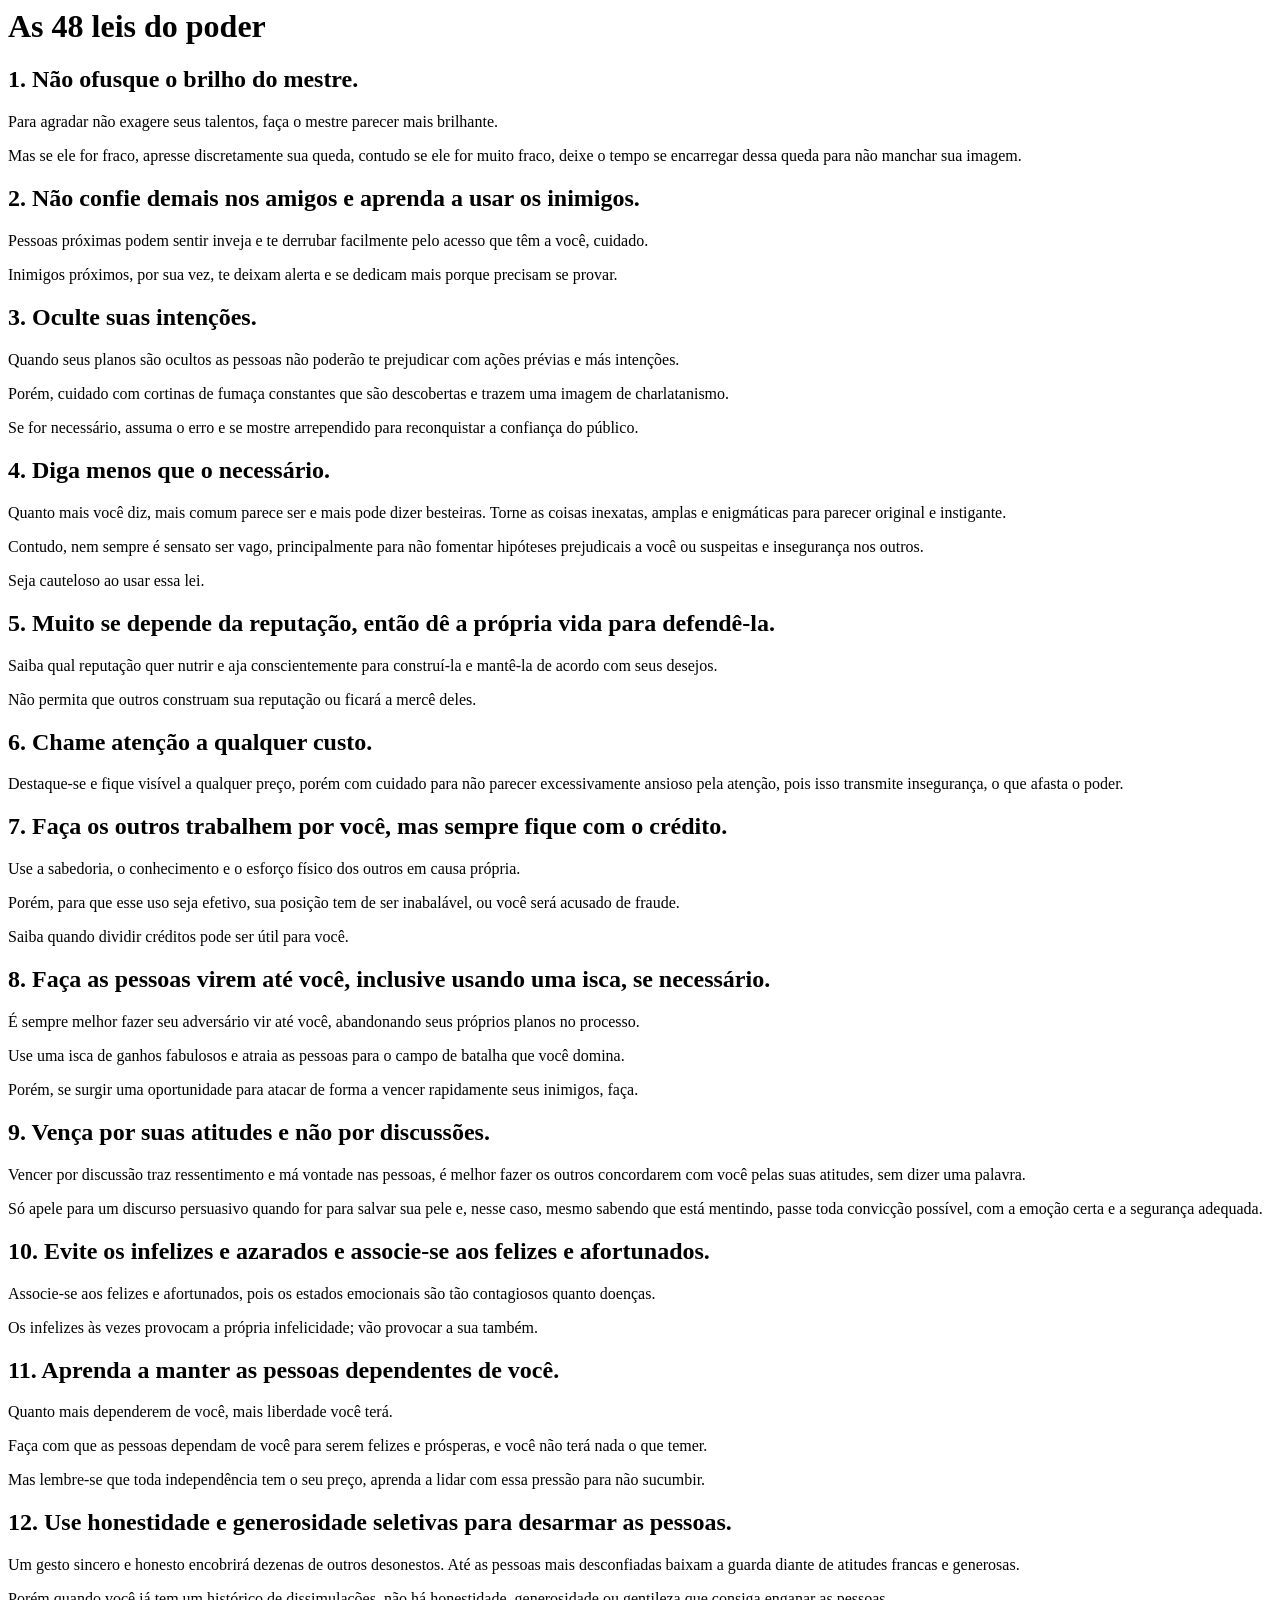
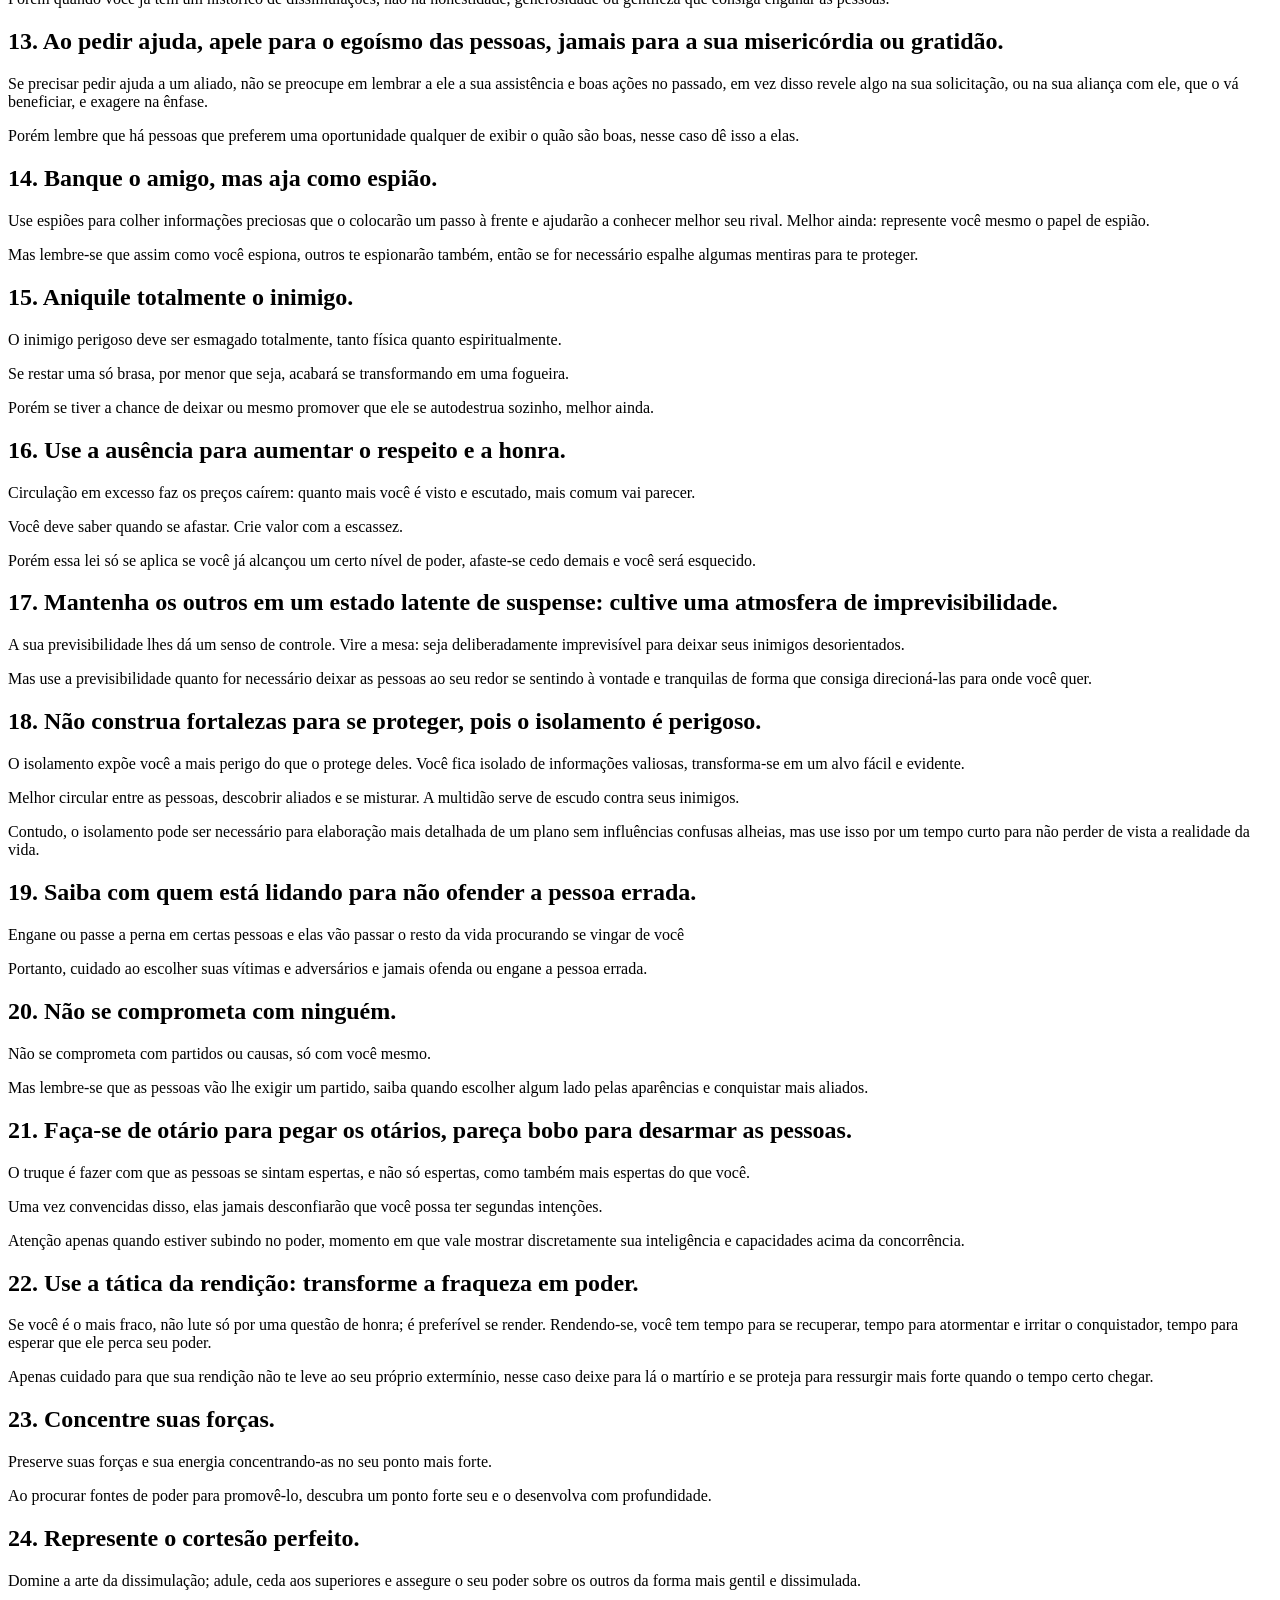
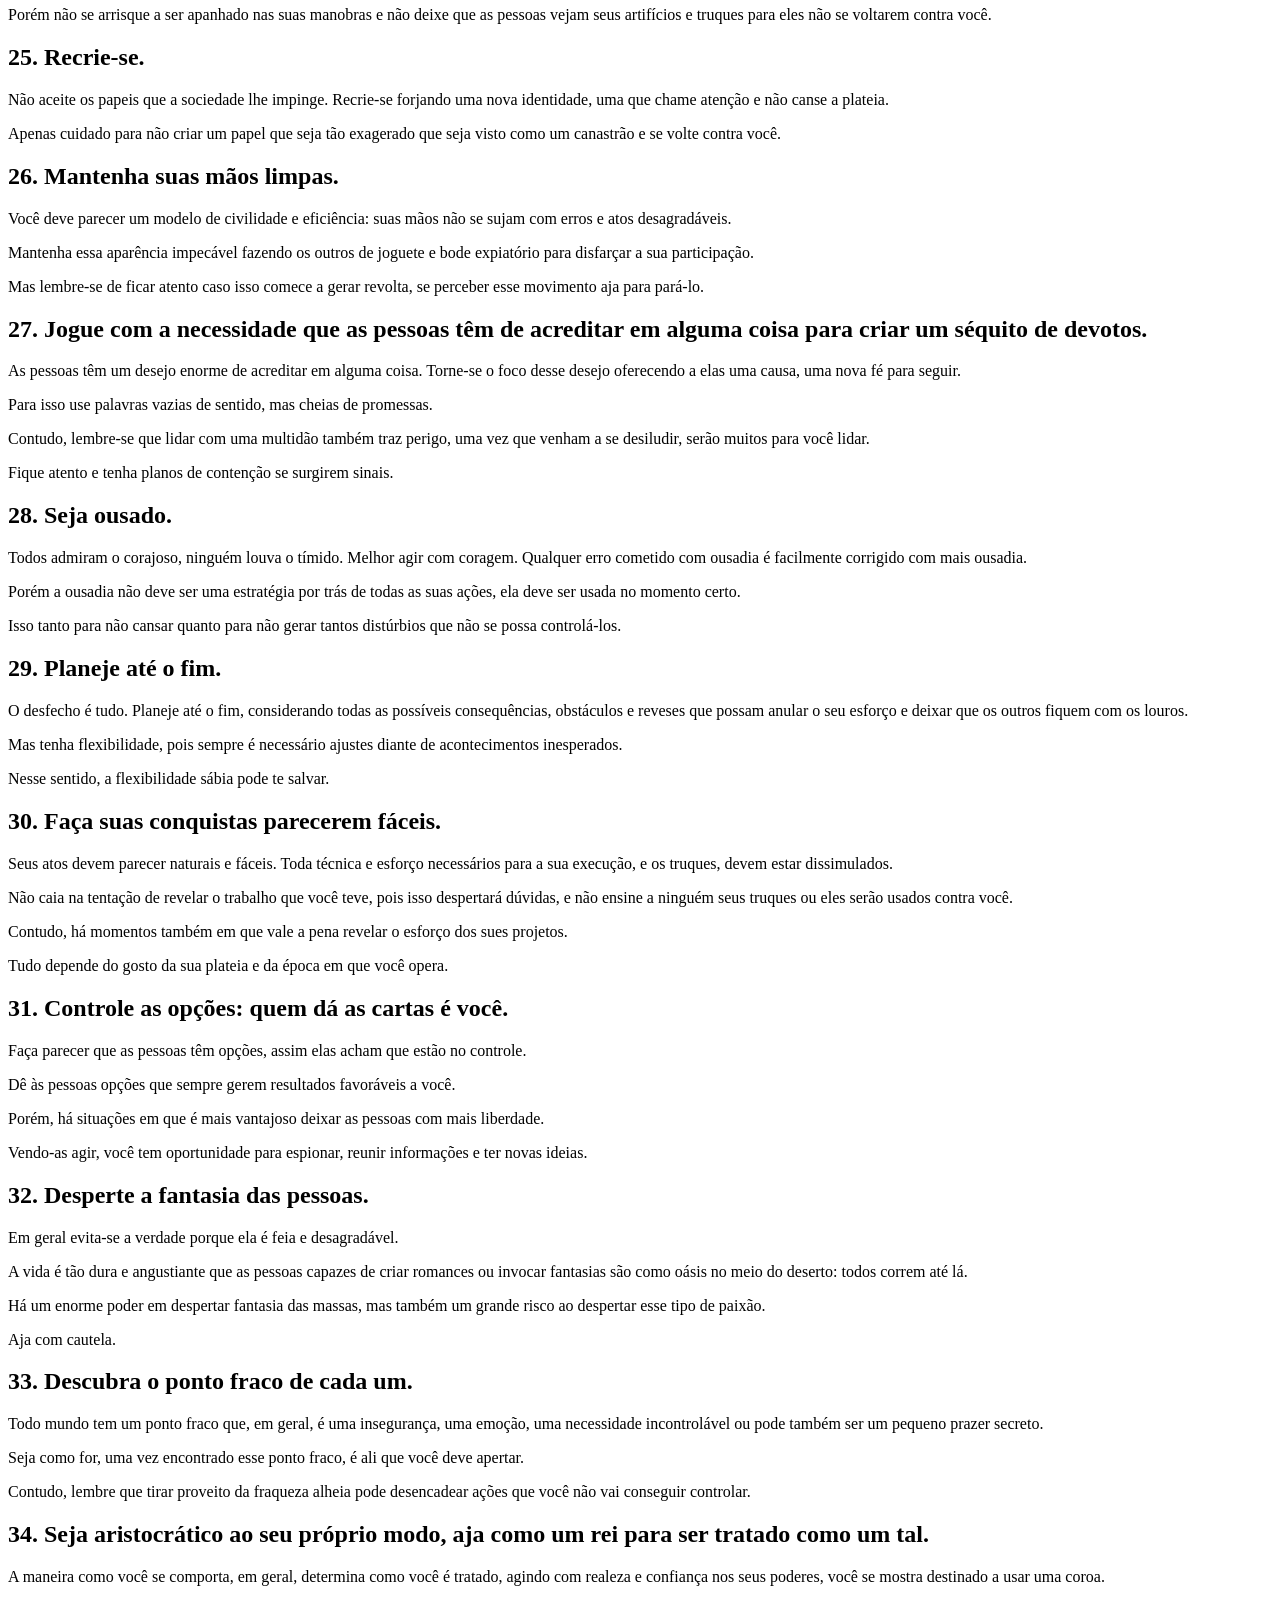
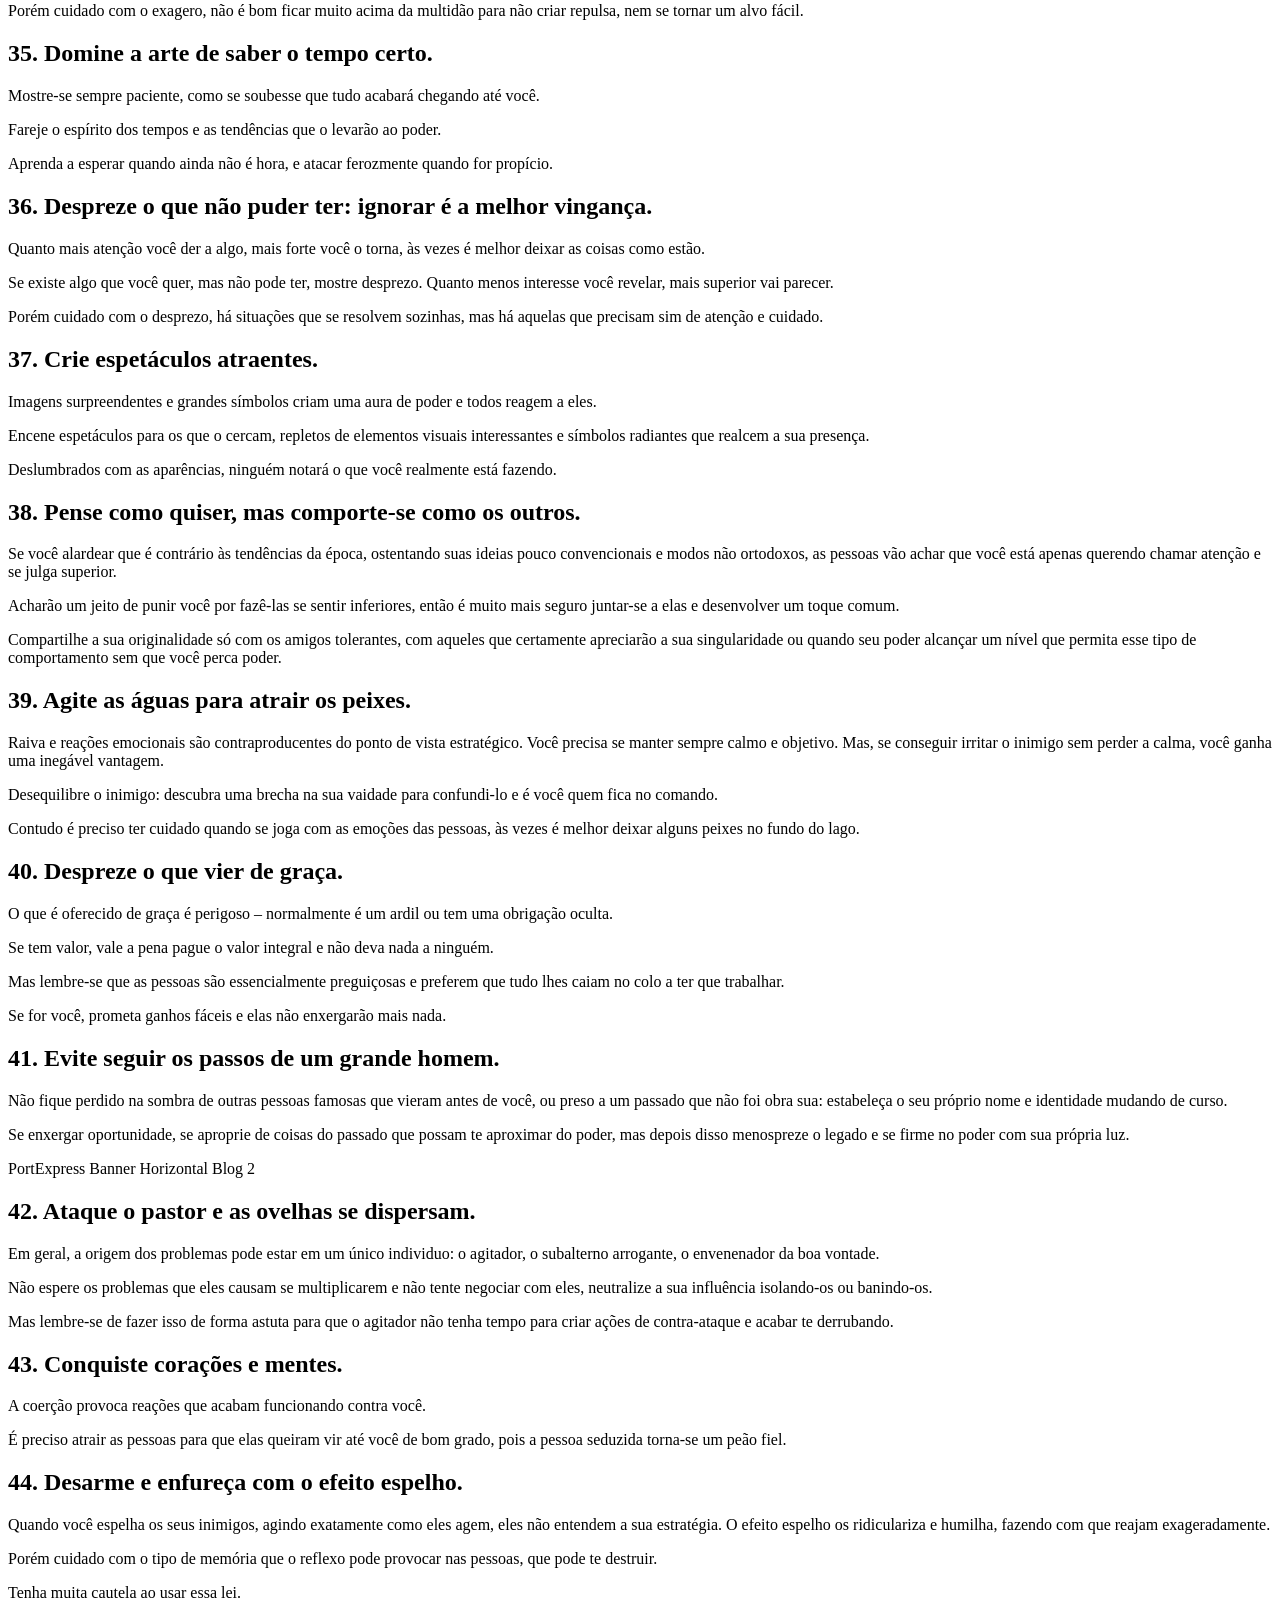
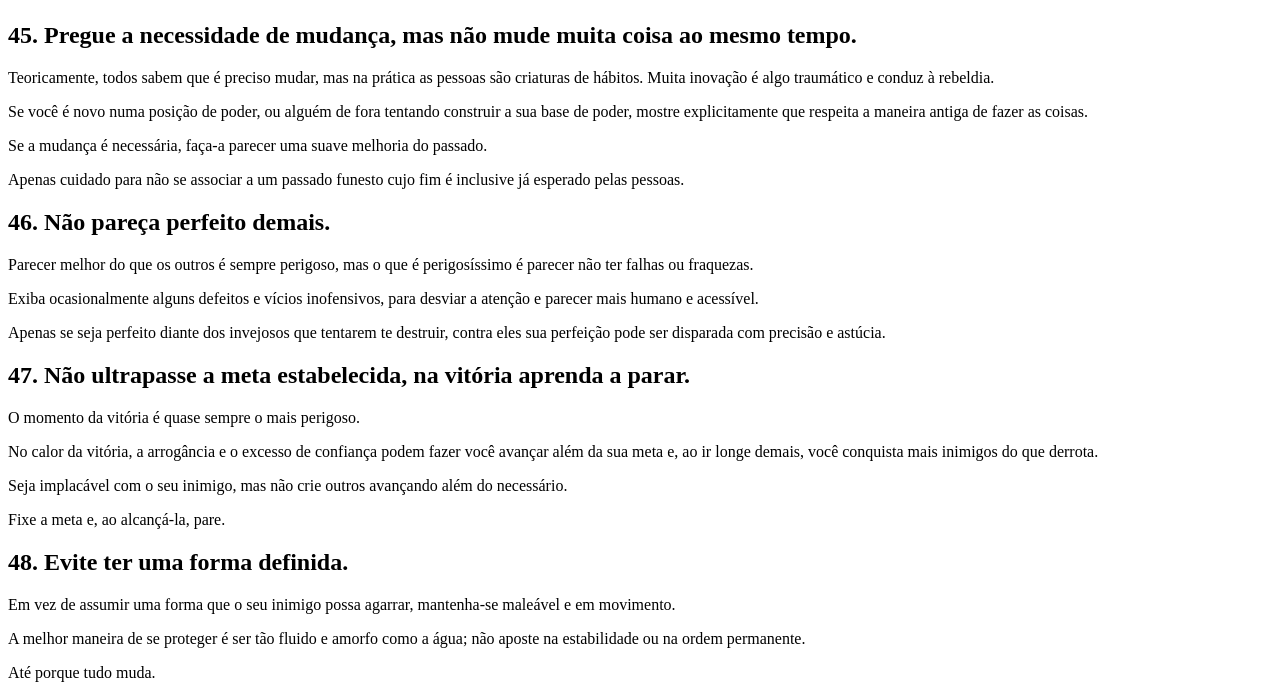
==== index.html @ 664ccd34 "Create index.html with 'As 48 leis do poder' content This file contains the full text of 'As 48 leis" ====
<!DOCTYPE.html>
<html>
<head>
  <link rel="stylesheet" href="style.css">
</head>
  <body>
  <h1>As 48 leis do poder</h1>
<h2>1. Não ofusque o brilho do mestre.</h2>
<p>Para agradar não exagere seus talentos, faça o mestre parecer mais brilhante.</p>
<p>Mas se ele for fraco, apresse discretamente sua queda, contudo se ele for muito fraco, deixe o tempo se encarregar dessa queda para não manchar sua imagem.</p>
<h2>2. Não confie demais nos amigos e aprenda a usar os inimigos.</h2>
<p>Pessoas próximas podem sentir inveja e te derrubar facilmente pelo acesso que têm a você, cuidado.</p>
<p>Inimigos próximos, por sua vez, te deixam alerta e se dedicam mais porque precisam se provar.</p>
<h2>3. Oculte suas intenções.</h2>
<p>Quando seus planos são ocultos as pessoas não poderão te prejudicar com ações prévias e más intenções.</p>
<p>Porém, cuidado com cortinas de fumaça constantes que são descobertas e trazem uma imagem de charlatanismo.</p>
<p>Se for necessário, assuma o erro e se mostre arrependido para reconquistar a confiança do público.</p>
<h2>4. Diga menos que o necessário.</h2>
<p>Quanto mais você diz, mais comum parece ser e mais pode dizer besteiras. Torne as coisas inexatas, amplas e enigmáticas para parecer original e instigante.</p>
<p>Contudo, nem sempre é sensato ser vago, principalmente para não fomentar hipóteses prejudicais a você ou suspeitas e insegurança nos outros.</p>
<p>Seja cauteloso ao usar essa lei.</p>
<h2>5. Muito se depende da reputação, então dê a própria vida para defendê-la.</h2>
<p>Saiba qual reputação quer nutrir e aja conscientemente para construí-la e mantê-la de acordo com seus desejos.</p>
<p>Não permita que outros construam sua reputação ou ficará a mercê deles.</p>
<h2>6. Chame atenção a qualquer custo.</h2>
<p>Destaque-se e fique visível a qualquer preço, porém com cuidado para não parecer excessivamente ansioso pela atenção, pois isso transmite insegurança, o que afasta o poder.</p>
<h2>7. Faça os outros trabalhem por você, mas sempre fique com o crédito.</h2>
<p>Use a sabedoria, o conhecimento e o esforço físico dos outros em causa própria.</p>
<p>Porém, para que esse uso seja efetivo, sua posição tem de ser inabalável, ou você será acusado de fraude.</p>
<p>Saiba quando dividir créditos pode ser útil para você.</p>
<h2>8. Faça as pessoas virem até você, inclusive usando uma isca, se necessário.</h2>
<p>É sempre melhor fazer seu adversário vir até você, abandonando seus próprios planos no processo.</p>
<p>Use uma isca de ganhos fabulosos e atraia as pessoas para o campo de batalha que você domina.</p>
<p>Porém, se surgir uma oportunidade para atacar de forma a vencer rapidamente seus inimigos, faça.</p>
<h2>9. Vença por suas atitudes e não por discussões.</h2>
<p>Vencer por discussão traz ressentimento e má vontade nas pessoas, é melhor fazer os outros concordarem com você pelas suas atitudes, sem dizer uma palavra.</p>
<p>Só apele para um discurso persuasivo quando for para salvar sua pele e, nesse caso, mesmo sabendo que está mentindo, passe toda convicção possível, com a emoção certa e a segurança adequada.</p>
<h2>10. Evite os infelizes e azarados e associe-se aos felizes e afortunados.</h2>
<p>Associe-se aos felizes e afortunados, pois os estados emocionais são tão contagiosos quanto doenças.</p>
<p>Os infelizes às vezes provocam a própria infelicidade; vão provocar a sua também.</p>
<h2>11. Aprenda a manter as pessoas dependentes de você.</h2>
<p>Quanto mais dependerem de você, mais liberdade você terá.</p>
<p>Faça com que as pessoas dependam de você para serem felizes e prósperas, e você não terá nada o que temer.</p>
<p>Mas lembre-se que toda independência tem o seu preço, aprenda a lidar com essa pressão para não sucumbir.</p>
<h2>12. Use honestidade e generosidade seletivas para desarmar as pessoas.</h2>
<p>Um gesto sincero e honesto encobrirá dezenas de outros desonestos. Até as pessoas mais desconfiadas baixam a guarda diante de atitudes francas e generosas.</p>
<p>Porém quando você já tem um histórico de dissimulações, não há honestidade, generosidade ou gentileza que consiga enganar as pessoas.</p>
<h2>13. Ao pedir ajuda, apele para o egoísmo das pessoas, jamais para a sua misericórdia ou gratidão.</h2>
<p>Se precisar pedir ajuda a um aliado, não se preocupe em lembrar a ele a sua assistência e boas ações no passado, em vez disso revele algo na sua solicitação, ou na sua aliança com ele, que o vá beneficiar, e exagere na ênfase.</p>
<p>Porém lembre que há pessoas que preferem uma oportunidade qualquer de exibir o quão são boas, nesse caso dê isso a elas.</p>
<h2>14. Banque o amigo, mas aja como espião.</h2>
<p>Use espiões para colher informações preciosas que o colocarão um passo à frente e ajudarão a conhecer melhor seu rival. Melhor ainda: represente você mesmo o papel de espião.</p>
<p>Mas lembre-se que assim como você espiona, outros te espionarão também, então se for necessário espalhe algumas mentiras para te proteger.</p>
<h2>15. Aniquile totalmente o inimigo.</h2>
<p>O inimigo perigoso deve ser esmagado totalmente, tanto física quanto espiritualmente.</p>
<p>Se restar uma só brasa, por menor que seja, acabará se transformando em uma fogueira.</p>
<p>Porém se tiver a chance de deixar ou mesmo promover que ele se autodestrua sozinho, melhor ainda.</p>
<h2>16. Use a ausência para aumentar o respeito e a honra.</h2>
<p>Circulação em excesso faz os preços caírem: quanto mais você é visto e escutado, mais comum vai parecer.</p>
<p>Você deve saber quando se afastar. Crie valor com a escassez.</p>
<p>Porém essa lei só se aplica se você já alcançou um certo nível de poder, afaste-se cedo demais e você será esquecido.</p>
<h2>17. Mantenha os outros em um estado latente de suspense: cultive uma atmosfera de imprevisibilidade.</h2>
<p>A sua previsibilidade lhes dá um senso de controle. Vire a mesa: seja deliberadamente imprevisível para deixar seus inimigos desorientados.</p>
<p>Mas use a previsibilidade quanto for necessário deixar as pessoas ao seu redor se sentindo à vontade e tranquilas de forma que consiga direcioná-las para onde você quer.</p>
<h2>18. Não construa fortalezas para se proteger, pois o isolamento é perigoso.</h2>
<p>O isolamento expõe você a mais perigo do que o protege deles. Você fica isolado de informações valiosas, transforma-se em um alvo fácil e evidente.</p>
<p>Melhor circular entre as pessoas, descobrir aliados e se misturar. A multidão serve de escudo contra seus inimigos.</p>
<p>Contudo, o isolamento pode ser necessário para elaboração mais detalhada de um plano sem influências confusas alheias, mas use isso por um tempo curto para não perder de vista a realidade da vida.</p>
<h2>19. Saiba com quem está lidando para não ofender a pessoa errada.</h2>
<p>Engane ou passe a perna em certas pessoas e elas vão passar o resto da vida procurando se vingar de você</p>
<p>Portanto, cuidado ao escolher suas vítimas e adversários e jamais ofenda ou engane a pessoa errada.</p>
<h2>20. Não se comprometa com ninguém.</h2>
<p>Não se comprometa com partidos ou causas, só com você mesmo.</p>
<p>Mas lembre-se que as pessoas vão lhe exigir um partido, saiba quando escolher algum lado pelas aparências e conquistar mais aliados.</p>
<h2>21. Faça-se de otário para pegar os otários, pareça bobo para desarmar as pessoas.</h2>
<p>O truque é fazer com que as pessoas se sintam espertas, e não só espertas, como também mais espertas do que você.</p>
<p>Uma vez convencidas disso, elas jamais desconfiarão que você possa ter segundas intenções.</p>
<p>Atenção apenas quando estiver subindo no poder, momento em que vale mostrar discretamente sua inteligência e capacidades acima da concorrência.</p>
<h2>22. Use a tática da rendição: transforme a fraqueza em poder.</h2>
<p>Se você é o mais fraco, não lute só por uma questão de honra; é preferível se render. Rendendo-se, você tem tempo para se recuperar, tempo para atormentar e irritar o conquistador, tempo para esperar que ele perca seu poder.</p>
<p>Apenas cuidado para que sua rendição não te leve ao seu próprio extermínio, nesse caso deixe para lá o martírio e se proteja para ressurgir mais forte quando o tempo certo chegar.</p>
<h2>23. Concentre suas forças.</h2>
<p>Preserve suas forças e sua energia concentrando-as no seu ponto mais forte.</p>
<p>Ao procurar fontes de poder para promovê-lo, descubra um ponto forte seu e o desenvolva com profundidade.</p>
<h2>24. Represente o cortesão perfeito.</h2>
<p>Domine a arte da dissimulação; adule, ceda aos superiores e assegure o seu poder sobre os outros da forma mais gentil e dissimulada.</p>
<p>Porém não se arrisque a ser apanhado nas suas manobras e não deixe que as pessoas vejam seus artifícios e truques para eles não se voltarem contra você.</p>
<h2>25. Recrie-se.</h2>
<p>Não aceite os papeis que a sociedade lhe impinge. Recrie-se forjando uma nova identidade, uma que chame atenção e não canse a plateia.</p>
<p>Apenas cuidado para não criar um papel que seja tão exagerado que seja visto como um canastrão e se volte contra você.</p>
<h2>26. Mantenha suas mãos limpas.</h2>
<p>Você deve parecer um modelo de civilidade e eficiência: suas mãos não se sujam com erros e atos desagradáveis.</p>
<p>Mantenha essa aparência impecável fazendo os outros de joguete e bode expiatório para disfarçar a sua participação.</p>
<p>Mas lembre-se de ficar atento caso isso comece a gerar revolta, se perceber esse movimento aja para pará-lo.</p>
<h2>27. Jogue com a necessidade que as pessoas têm de acreditar em alguma coisa para criar um séquito de devotos.</h2>
<p>As pessoas têm um desejo enorme de acreditar em alguma coisa. Torne-se o foco desse desejo oferecendo a elas uma causa, uma nova fé para seguir.</p>
<p>Para isso use palavras vazias de sentido, mas cheias de promessas.</p>
<p>Contudo, lembre-se que lidar com uma multidão também traz perigo, uma vez que venham a se desiludir, serão muitos para você lidar.</p>
<p>Fique atento e tenha planos de contenção se surgirem sinais.</p>
<h2>28. Seja ousado.</h2>
<p>Todos admiram o corajoso, ninguém louva o tímido. Melhor agir com coragem. Qualquer erro cometido com ousadia é facilmente corrigido com mais ousadia.</p>
<p>Porém a ousadia não deve ser uma estratégia por trás de todas as suas ações, ela deve ser usada no momento certo.</p>
<p>Isso tanto para não cansar quanto para não gerar tantos distúrbios que não se possa controlá-los.</p>
<h2>29. Planeje até o fim.</h2>
<p>O desfecho é tudo. Planeje até o fim, considerando todas as possíveis consequências, obstáculos e reveses que possam anular o seu esforço e deixar que os outros fiquem com os louros.</p>
<p>Mas tenha flexibilidade, pois sempre é necessário ajustes diante de acontecimentos inesperados.</p>
<p>Nesse sentido, a flexibilidade sábia pode te salvar.</p>
<h2>30. Faça suas conquistas parecerem fáceis.</h2>
<p>Seus atos devem parecer naturais e fáceis. Toda técnica e esforço necessários para a sua execução, e os truques, devem estar dissimulados.</p>
<p>Não caia na tentação de revelar o trabalho que você teve, pois isso despertará dúvidas, e não ensine a ninguém seus truques ou eles serão usados contra você.</p>
<p>Contudo, há momentos também em que vale a pena revelar o esforço dos sues projetos.</p>
<p>Tudo depende do gosto da sua plateia e da época em que você opera.</p>
<h2>31. Controle as opções: quem dá as cartas é você.</h2>
<p>Faça parecer que as pessoas têm opções, assim elas acham que estão no controle.</p>
<p>Dê às pessoas opções que sempre gerem resultados favoráveis a você.</p>
<p>Porém, há situações em que é mais vantajoso deixar as pessoas com mais liberdade.</p>
<p>Vendo-as agir, você tem oportunidade para espionar, reunir informações e ter novas ideias.</p>
<h2>32. Desperte a fantasia das pessoas.</h2>
<p>Em geral evita-se a verdade porque ela é feia e desagradável.</p>
<p>A vida é tão dura e angustiante que as pessoas capazes de criar romances ou invocar fantasias são como oásis no meio do deserto: todos correm até lá.</p>
<p>Há um enorme poder em despertar fantasia das massas, mas também um grande risco ao despertar esse tipo de paixão.</p>
<p>Aja com cautela.</p>
<h2>33. Descubra o ponto fraco de cada um.</h2>
<p>Todo mundo tem um ponto fraco que, em geral, é uma insegurança, uma emoção, uma necessidade incontrolável ou pode também ser um pequeno prazer secreto.</p>
<p>Seja como for, uma vez encontrado esse ponto fraco, é ali que você deve apertar.</p>
<p>Contudo, lembre que tirar proveito da fraqueza alheia pode desencadear ações que você não vai conseguir controlar.</p>
<h2>34. Seja aristocrático ao seu próprio modo, aja como um rei para ser tratado como um tal.</h2>
<p>A maneira como você se comporta, em geral, determina como você é tratado, agindo com realeza e confiança nos seus poderes, você se mostra destinado a usar uma coroa.</p>
<p>Porém cuidado com o exagero, não é bom ficar muito acima da multidão para não criar repulsa, nem se tornar um alvo fácil.</p>
<h2>35. Domine a arte de saber o tempo certo.</h2>
<p>Mostre-se sempre paciente, como se soubesse que tudo acabará chegando até você.</p>
<p>Fareje o espírito dos tempos e as tendências que o levarão ao poder.</p>
<p>Aprenda a esperar quando ainda não é hora, e atacar ferozmente quando for propício.</p>
<h2>36. Despreze o que não puder ter: ignorar é a melhor vingança.</h2>
<p>Quanto mais atenção você der a algo, mais forte você o torna, às vezes é melhor deixar as coisas como estão.</p>
<p>Se existe algo que você quer, mas não pode ter, mostre desprezo. Quanto menos interesse você revelar, mais superior vai parecer.</p>
<p>Porém cuidado com o desprezo, há situações que se resolvem sozinhas, mas há aquelas que precisam sim de atenção e cuidado.</p>
<h2>37. Crie espetáculos atraentes.</h2>
<p>Imagens surpreendentes e grandes símbolos criam uma aura de poder e todos reagem a eles.</p>
<p>Encene espetáculos para os que o cercam, repletos de elementos visuais interessantes e símbolos radiantes que realcem a sua presença.</p>
<p>Deslumbrados com as aparências, ninguém notará o que você realmente está fazendo.</p>
<h2>38. Pense como quiser, mas comporte-se como os outros.</h2>
<p>Se você alardear que é contrário às tendências da época, ostentando suas ideias pouco convencionais e modos não ortodoxos, as pessoas vão achar que você está apenas querendo chamar atenção e se julga superior.</p>
<p>Acharão um jeito de punir você por fazê-las se sentir inferiores, então é muito mais seguro juntar-se a elas e desenvolver um toque comum.</p>
<p>Compartilhe a sua originalidade só com os amigos tolerantes, com aqueles que certamente apreciarão a sua singularidade ou quando seu poder alcançar um nível que permita esse tipo de comportamento sem que você perca poder.</p>
<h2>39. Agite as águas para atrair os peixes.</h2>
<p>Raiva e reações emocionais são contraproducentes do ponto de vista estratégico. Você precisa se manter sempre calmo e objetivo. Mas, se conseguir irritar o inimigo sem perder a calma, você ganha uma inegável vantagem.</p>
<p>Desequilibre o inimigo: descubra uma brecha na sua vaidade para confundi-lo e é você quem fica no comando.</p>
<p>Contudo é preciso ter cuidado quando se joga com as emoções das pessoas, às vezes é melhor deixar alguns peixes no fundo do lago.</p>
<h2>40. Despreze o que vier de graça.</h2>
<p>O que é oferecido de graça é perigoso – normalmente é um ardil ou tem uma obrigação oculta.</p>
<p>Se tem valor, vale a pena pague o valor integral e não deva nada a ninguém.</p>
<p>Mas lembre-se que as pessoas são essencialmente preguiçosas e preferem que tudo lhes caiam no colo a ter que trabalhar.</p>
<p>Se for você, prometa ganhos fáceis e elas não enxergarão mais nada.</p>
<h2>41. Evite seguir os passos de um grande homem.</h2>
<p>Não fique perdido na sombra de outras pessoas famosas que vieram antes de você, ou preso a um passado que não foi obra sua: estabeleça o seu próprio nome e identidade mudando de curso.</p>
<p>Se enxergar oportunidade, se aproprie de coisas do passado que possam te aproximar do poder, mas depois disso menospreze o legado e se firme no poder com sua própria luz.</p>
<p>PortExpress Banner Horizontal Blog 2</p>
<h2>42. Ataque o pastor e as ovelhas se dispersam.</h2>
<p>Em geral, a origem dos problemas pode estar em um único individuo: o agitador, o subalterno arrogante, o envenenador da boa vontade.</p>
<p>Não espere os problemas que eles causam se multiplicarem e não tente negociar com eles, neutralize a sua influência isolando-os ou banindo-os.</p>
<p>Mas lembre-se de fazer isso de forma astuta para que o agitador não tenha tempo para criar ações de contra-ataque e acabar te derrubando.</p>
<h2>43. Conquiste corações e mentes.</h2>
<p>A coerção provoca reações que acabam funcionando contra você.</p>
<p>É preciso atrair as pessoas para que elas queiram vir até você de bom grado, pois a pessoa seduzida torna-se um peão fiel.</p>
<h2>44. Desarme e enfureça com o efeito espelho.</h2>
<p>Quando você espelha os seus inimigos, agindo exatamente como eles agem, eles não entendem a sua estratégia. O efeito espelho os ridiculariza e humilha, fazendo com que reajam exageradamente.</p>
<p>Porém cuidado com o tipo de memória que o reflexo pode provocar nas pessoas, que pode te destruir.</p>
<p>Tenha muita cautela ao usar essa lei.</p>
<h2>45. Pregue a necessidade de mudança, mas não mude muita coisa ao mesmo tempo.</h2>
<p>Teoricamente, todos sabem que é preciso mudar, mas na prática as pessoas são criaturas de hábitos. Muita inovação é algo traumático e conduz à rebeldia.</p>
<p>Se você é novo numa posição de poder, ou alguém de fora tentando construir a sua base de poder, mostre explicitamente que respeita a maneira antiga de fazer as coisas.</p>
<p>Se a mudança é necessária, faça-a parecer uma suave melhoria do passado.</p>
<p>Apenas cuidado para não se associar a um passado funesto cujo fim é inclusive já esperado pelas pessoas.</p>
<h2>46. Não pareça perfeito demais.</h2>
<p>Parecer melhor do que os outros é sempre perigoso, mas o que é perigosíssimo é parecer não ter falhas ou fraquezas.</p>
<p>Exiba ocasionalmente alguns defeitos e vícios inofensivos, para desviar a atenção e parecer mais humano e acessível.</p>
<p>Apenas se seja perfeito diante dos invejosos que tentarem te destruir, contra eles sua perfeição pode ser disparada com precisão e astúcia.</p>
<h2>47. Não ultrapasse a meta estabelecida, na vitória aprenda a parar.</h2>
<p>O momento da vitória é quase sempre o mais perigoso.</p>
<p>No calor da vitória, a arrogância e o excesso de confiança podem fazer você avançar além da sua meta e, ao ir longe demais, você conquista mais inimigos do que derrota.</p>
<p>Seja implacável com o seu inimigo, mas não crie outros avançando além do necessário.</p>
<p>Fixe a meta e, ao alcançá-la, pare.</p>
<h2>48. Evite ter uma forma definida.</h2>
<p>Em vez de assumir uma forma que o seu inimigo possa agarrar, mantenha-se maleável e em movimento.</p>
<p>A melhor maneira de se proteger é ser tão fluido e amorfo como a água; não aposte na estabilidade ou na ordem permanente.</p>
<p>Até porque tudo muda.</p>
</body>
</html>
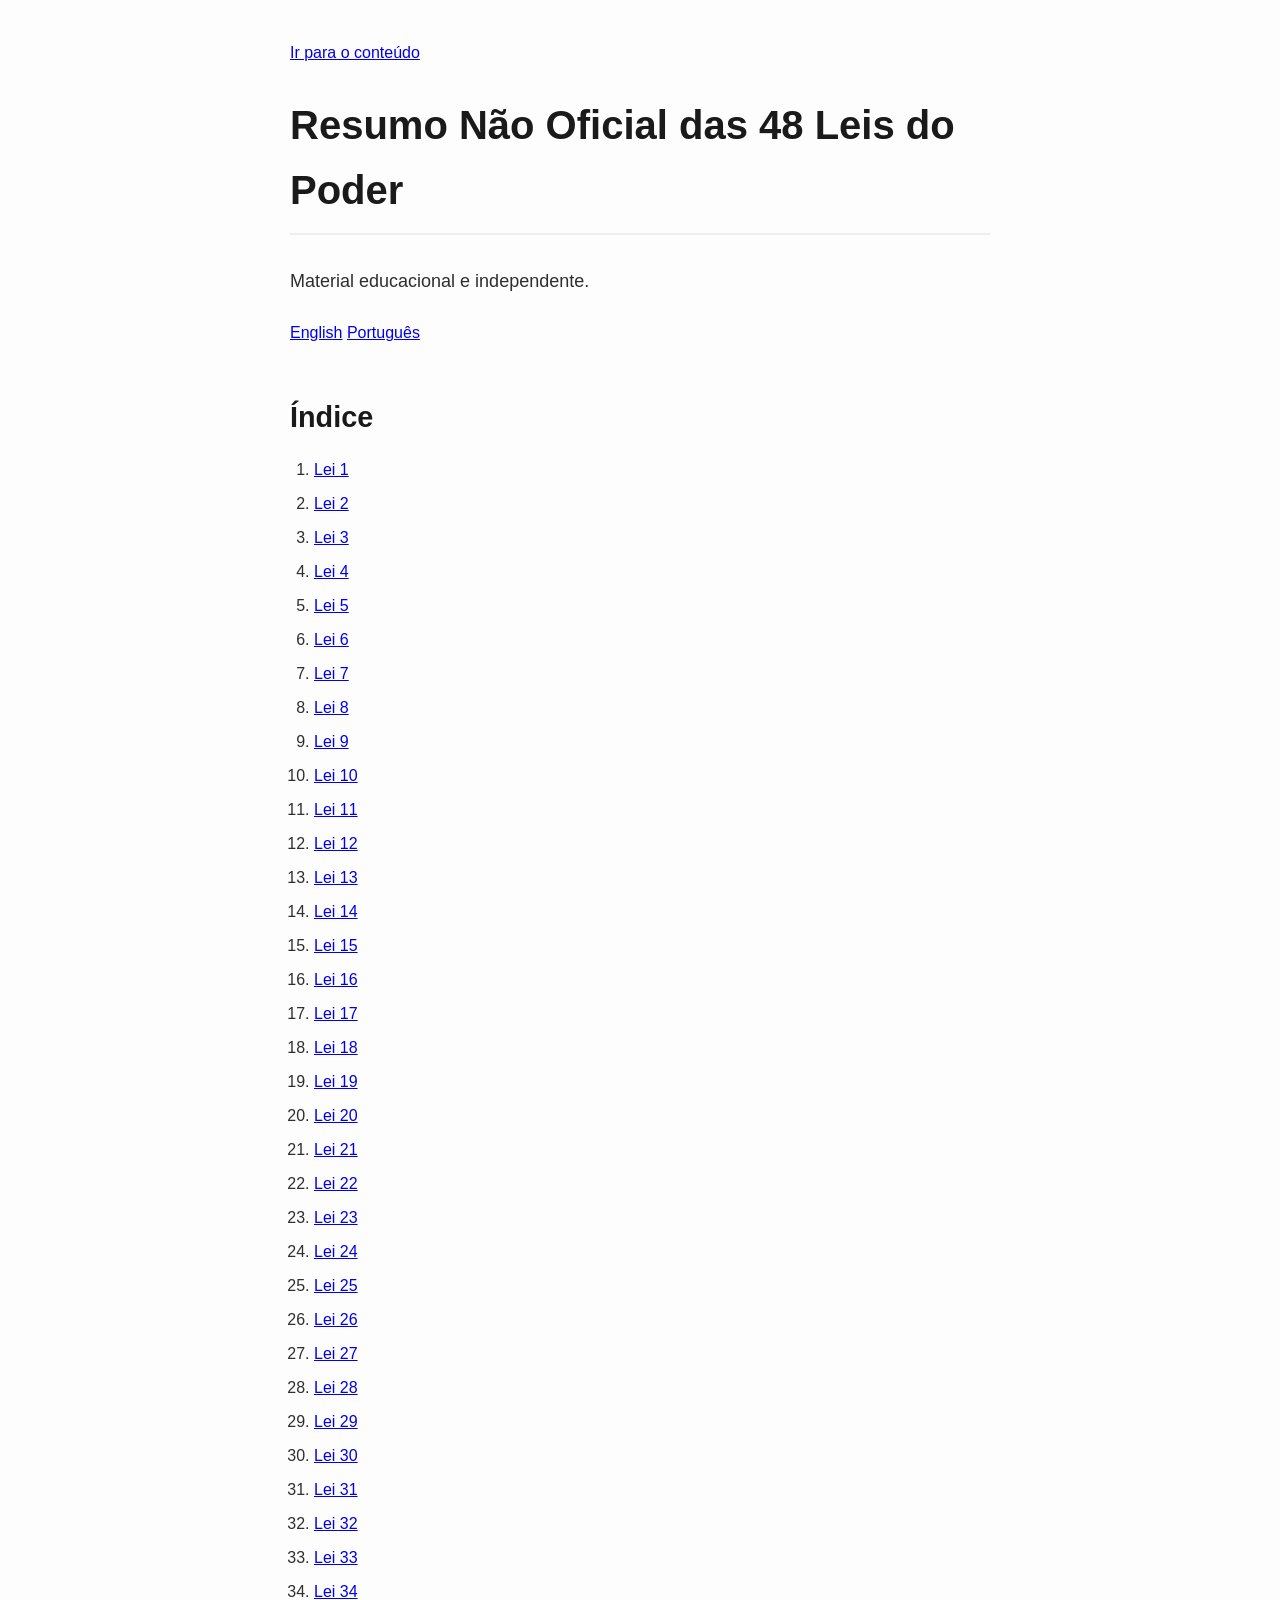
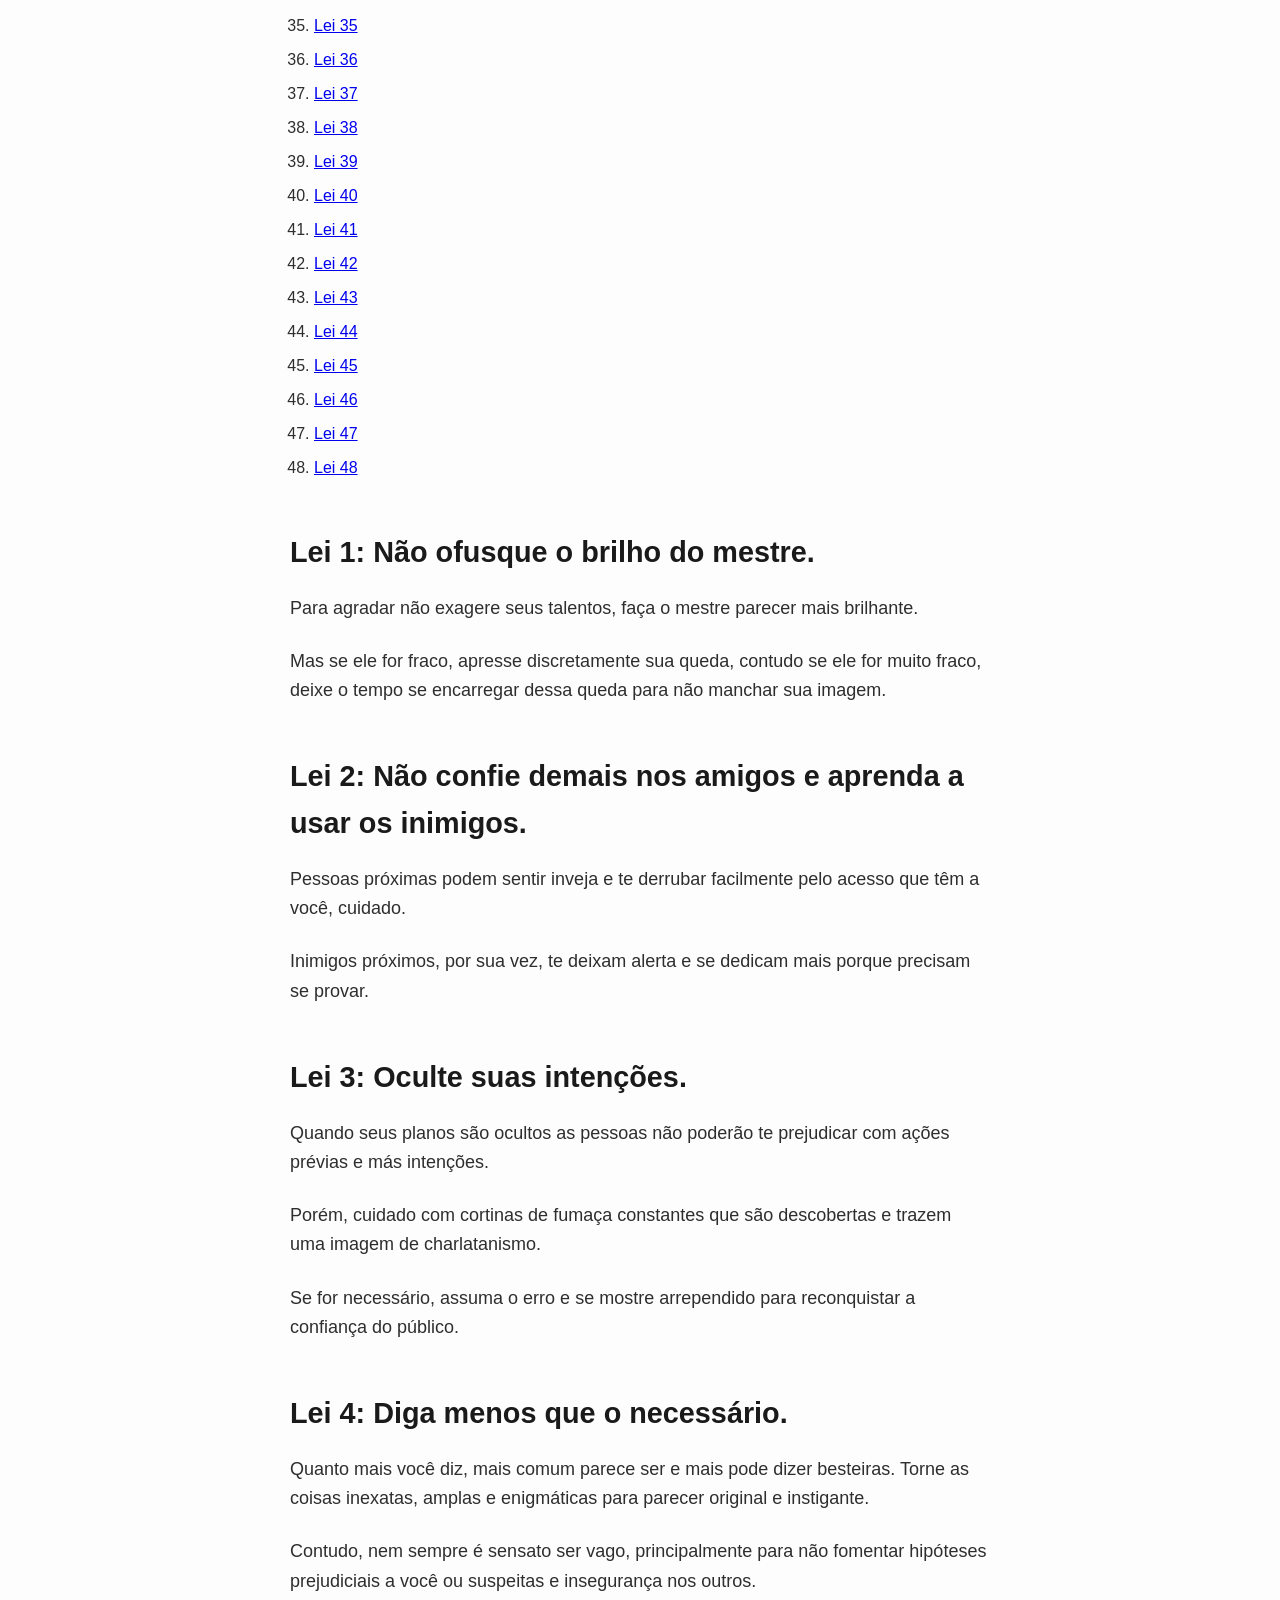
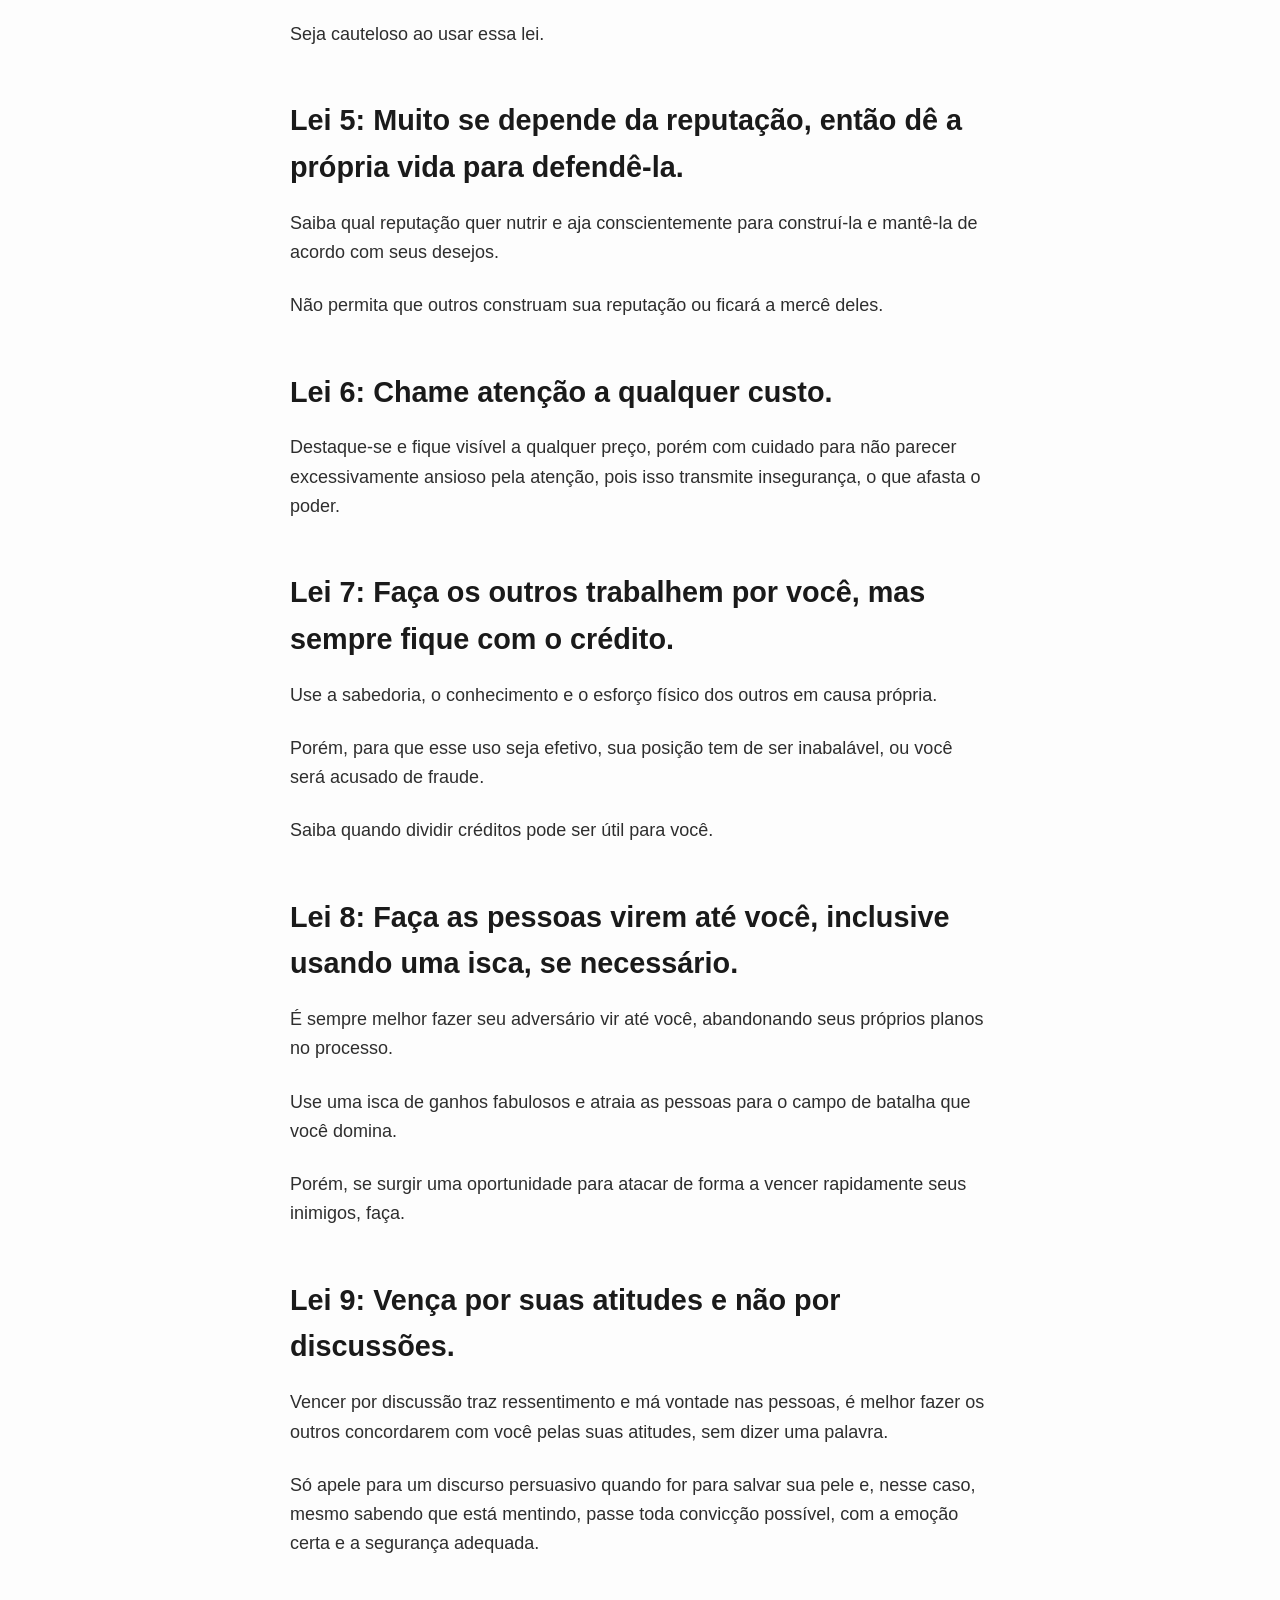
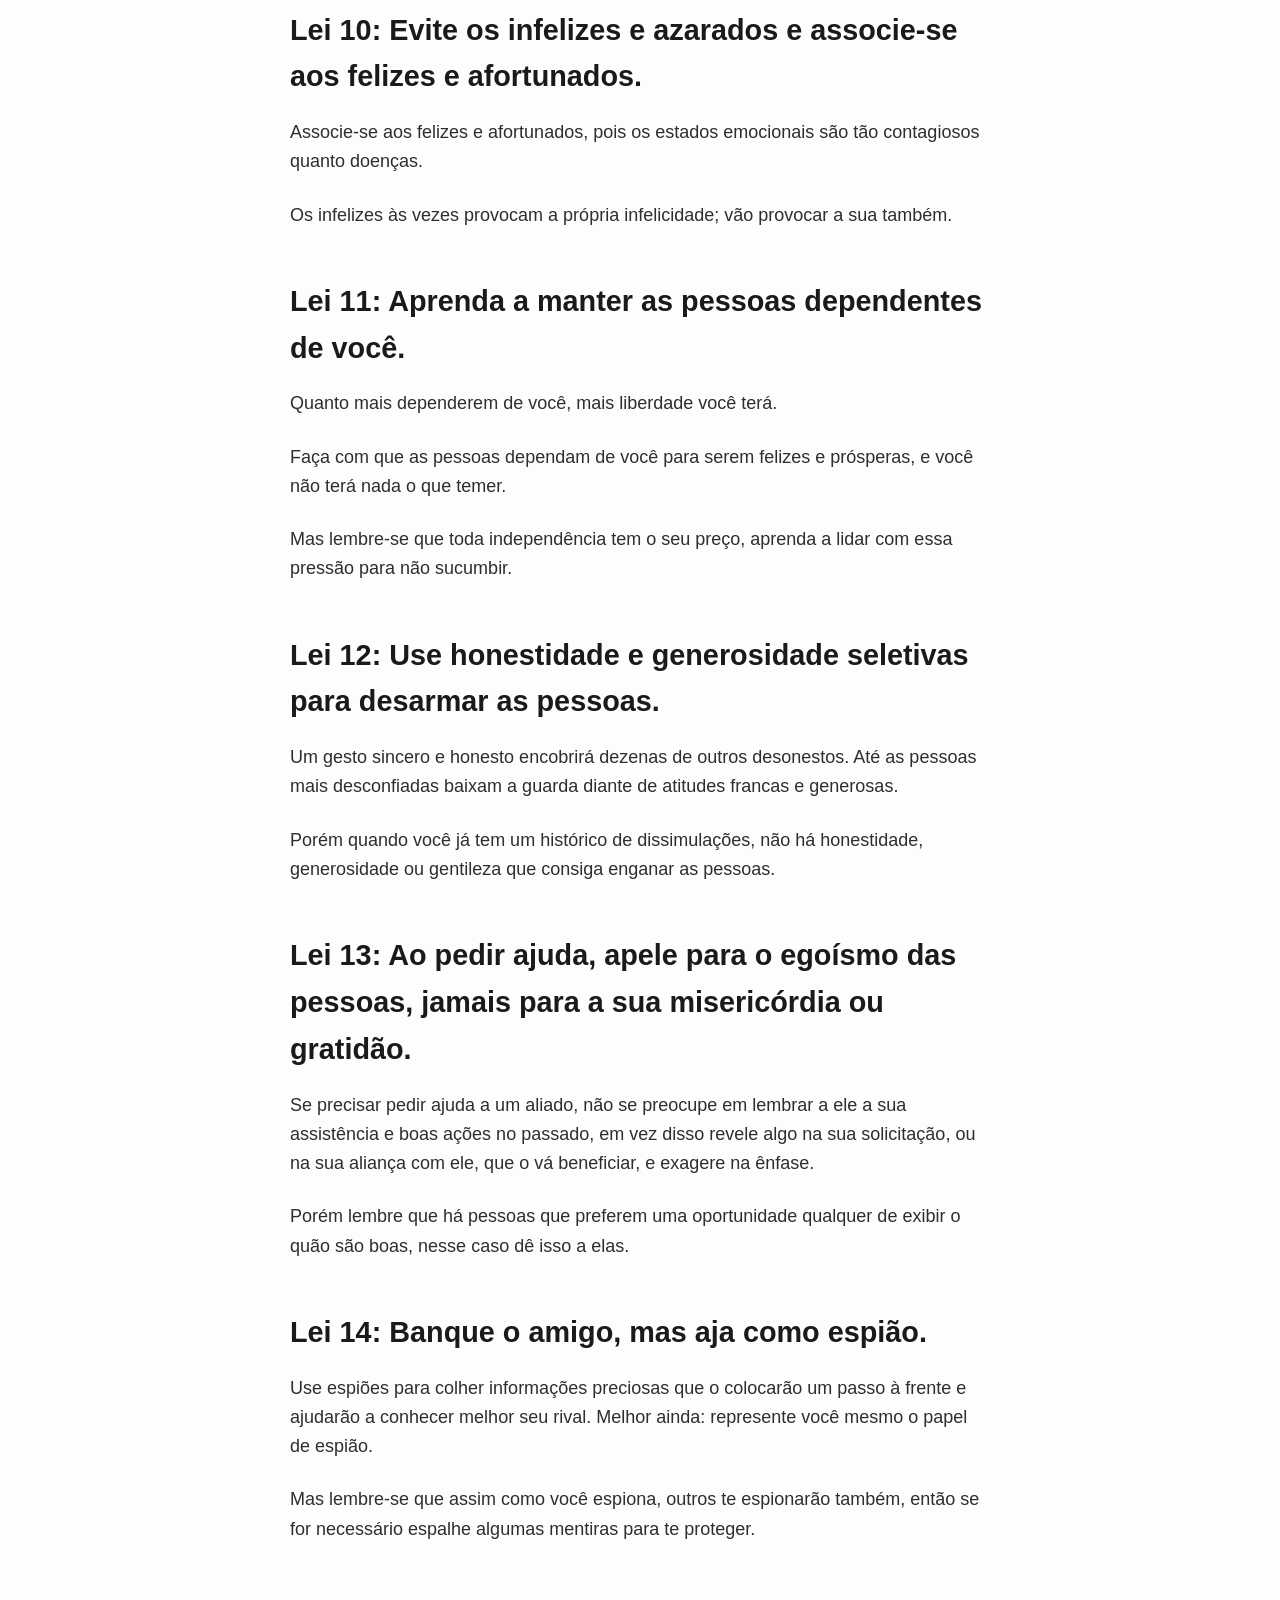
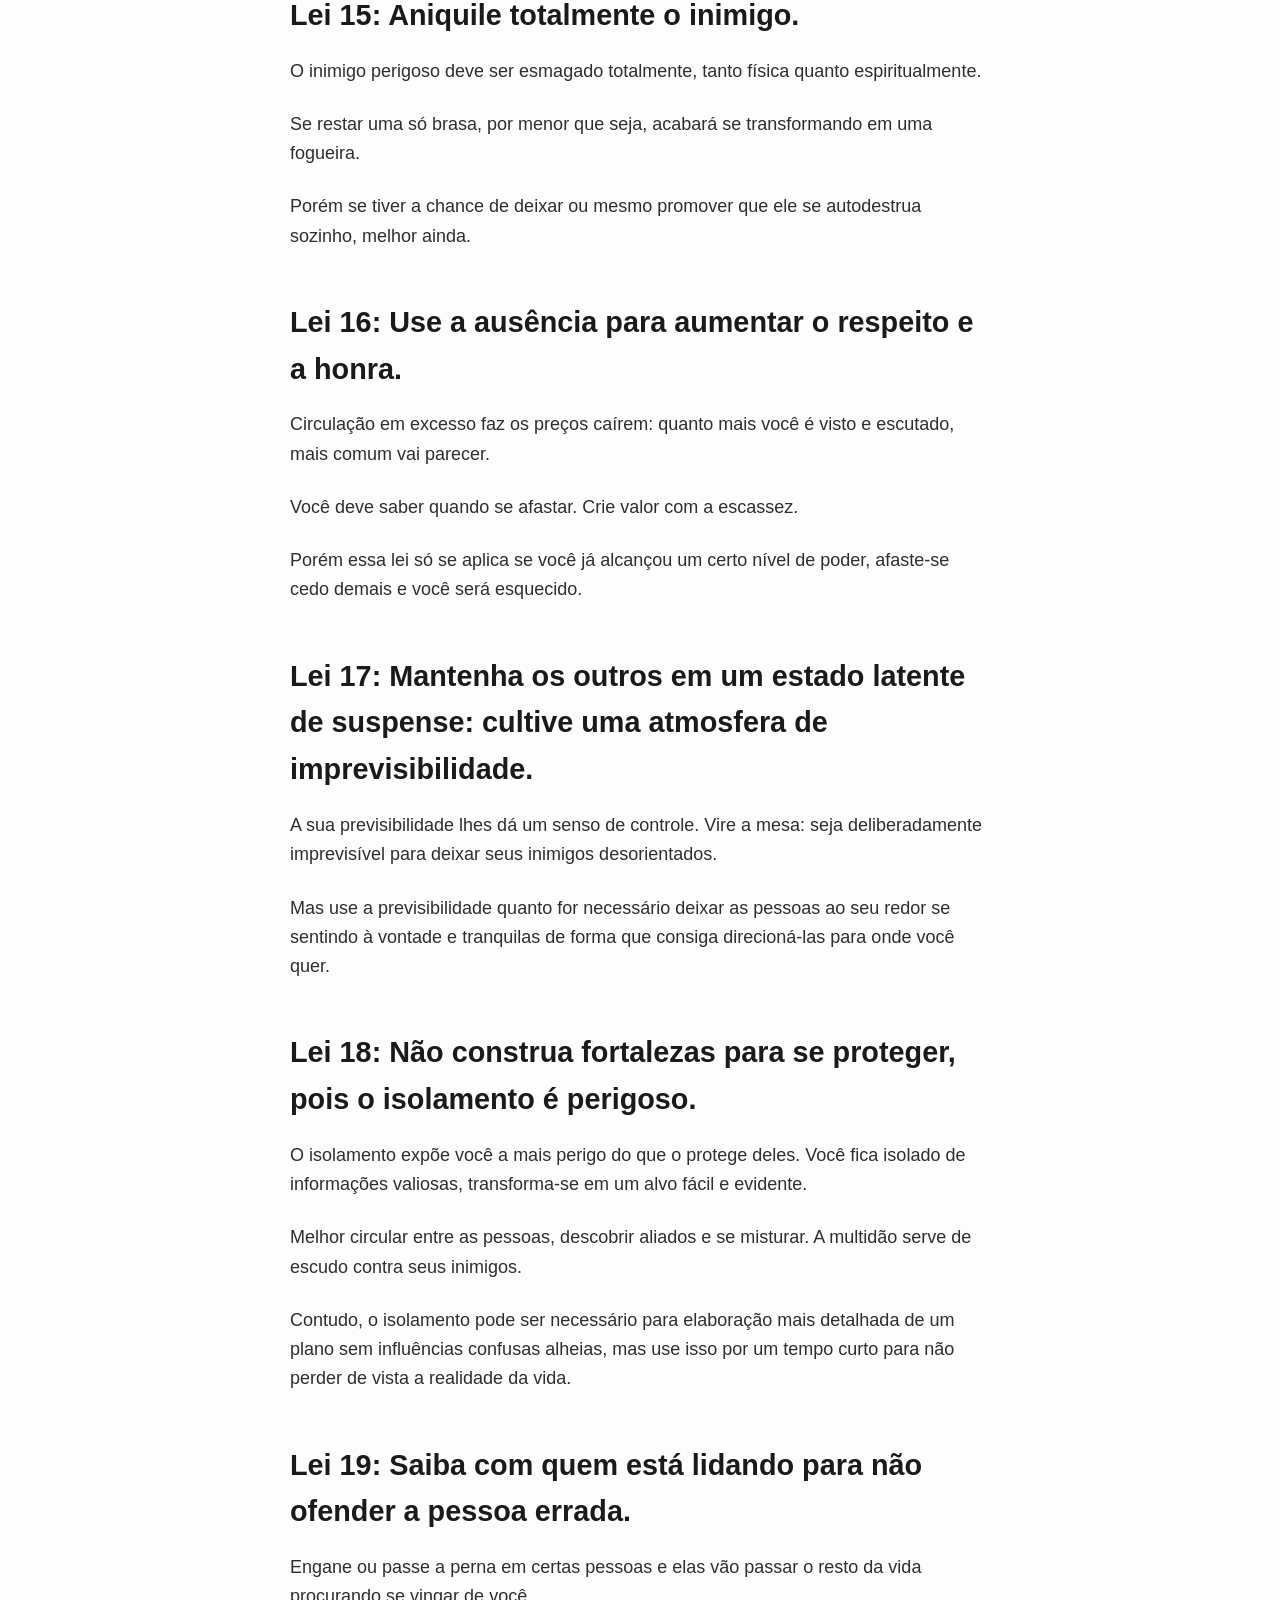
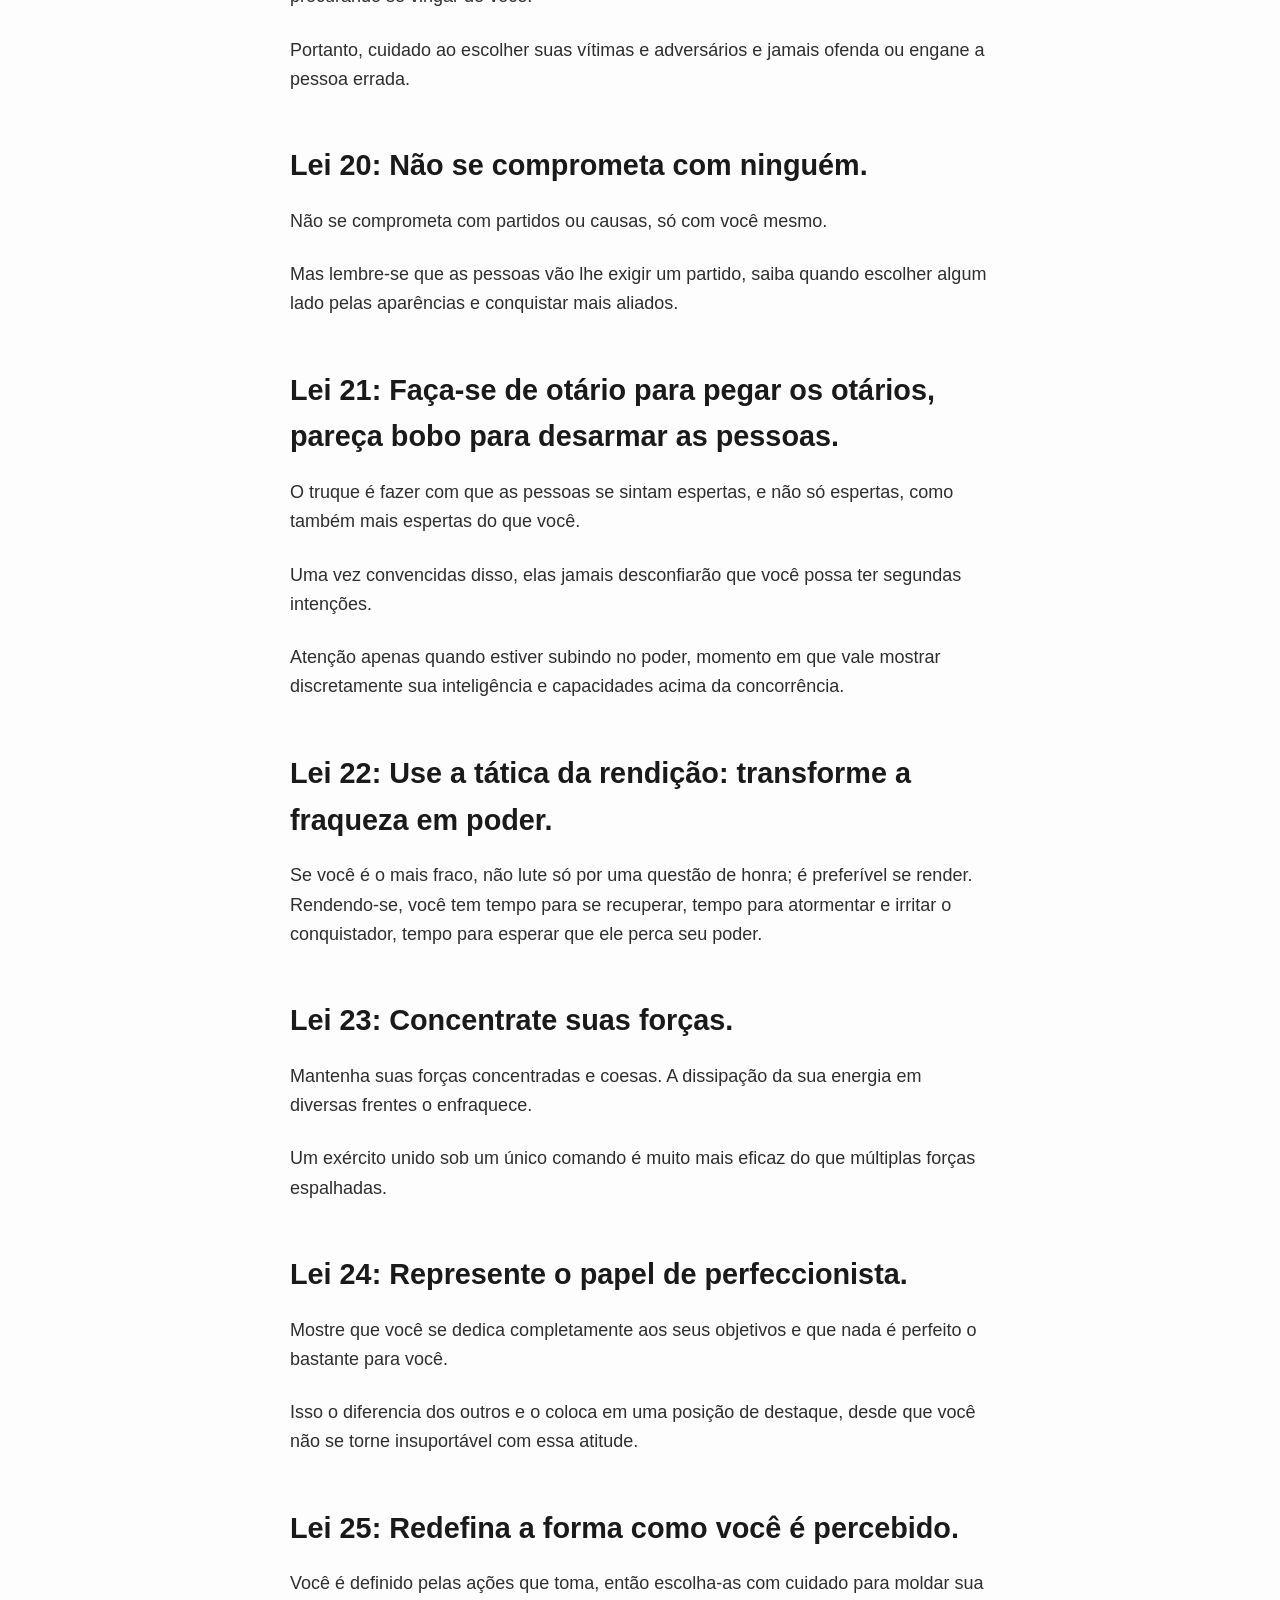
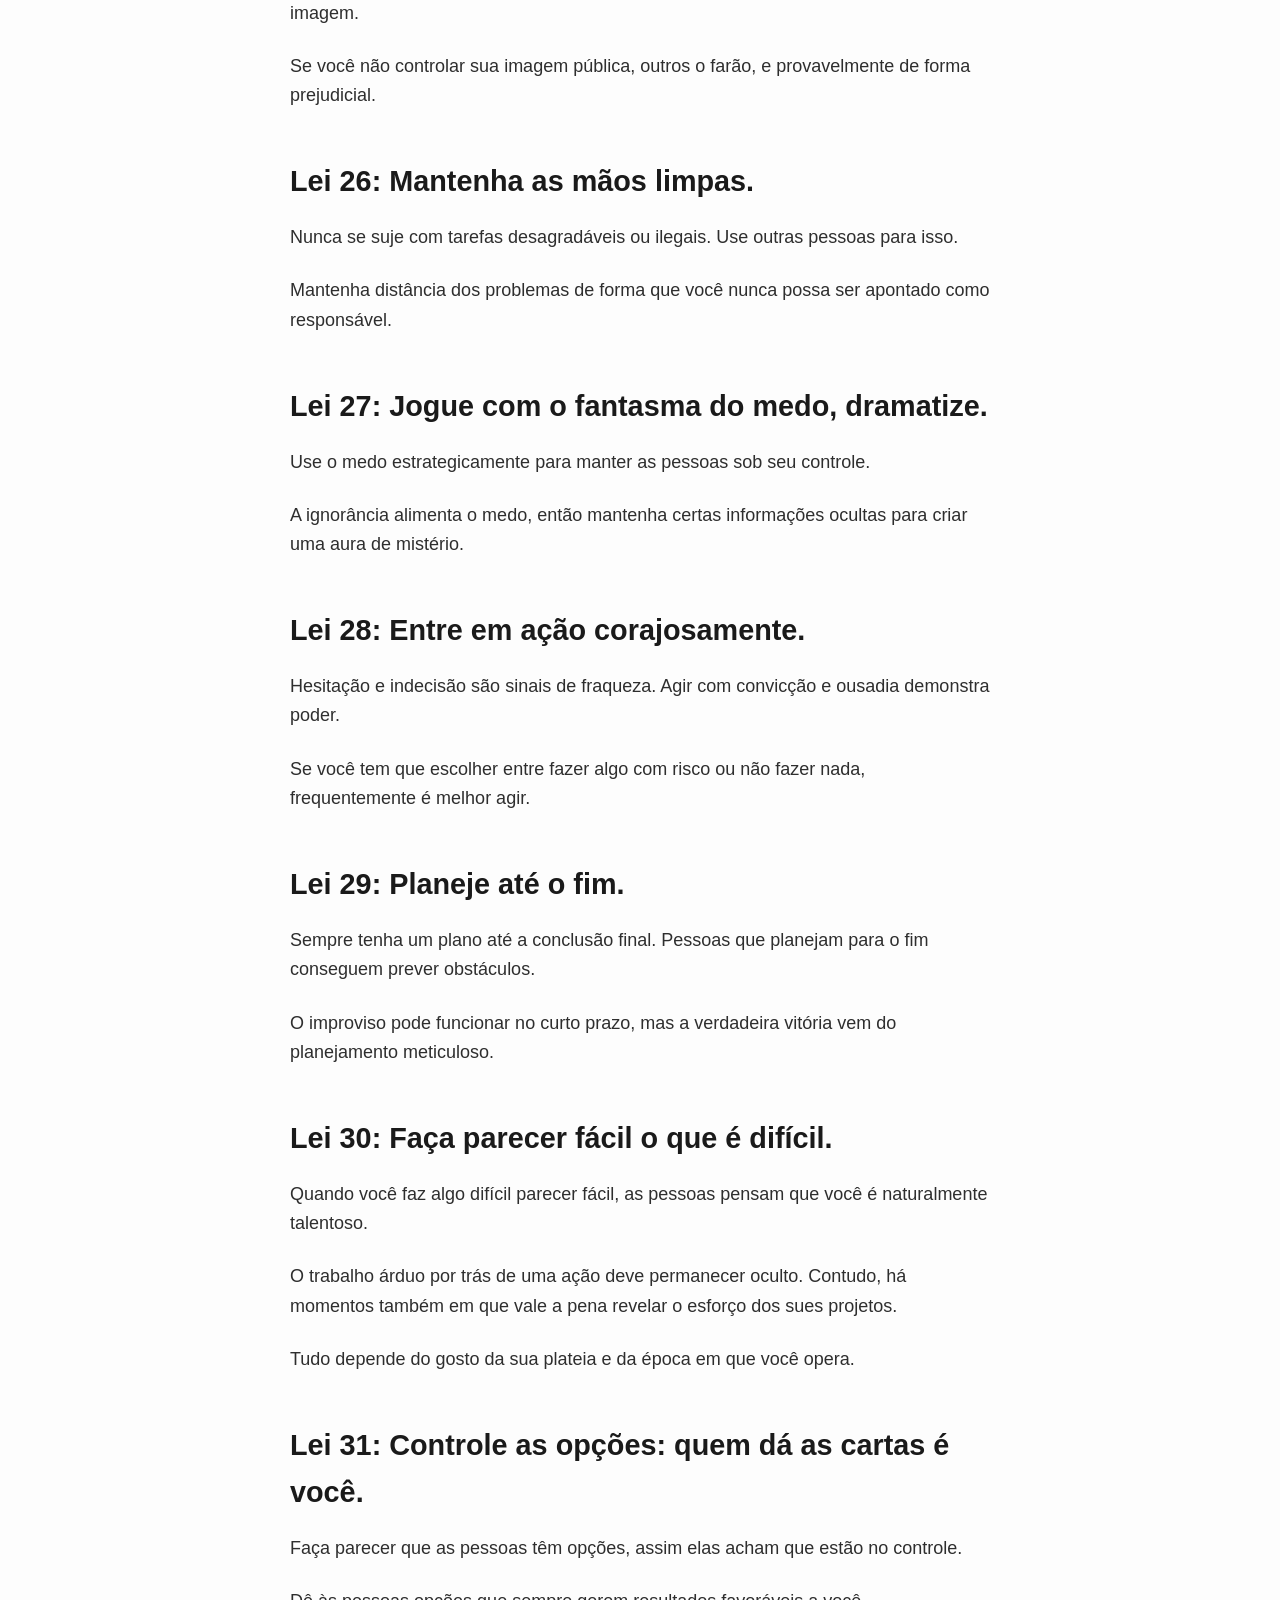
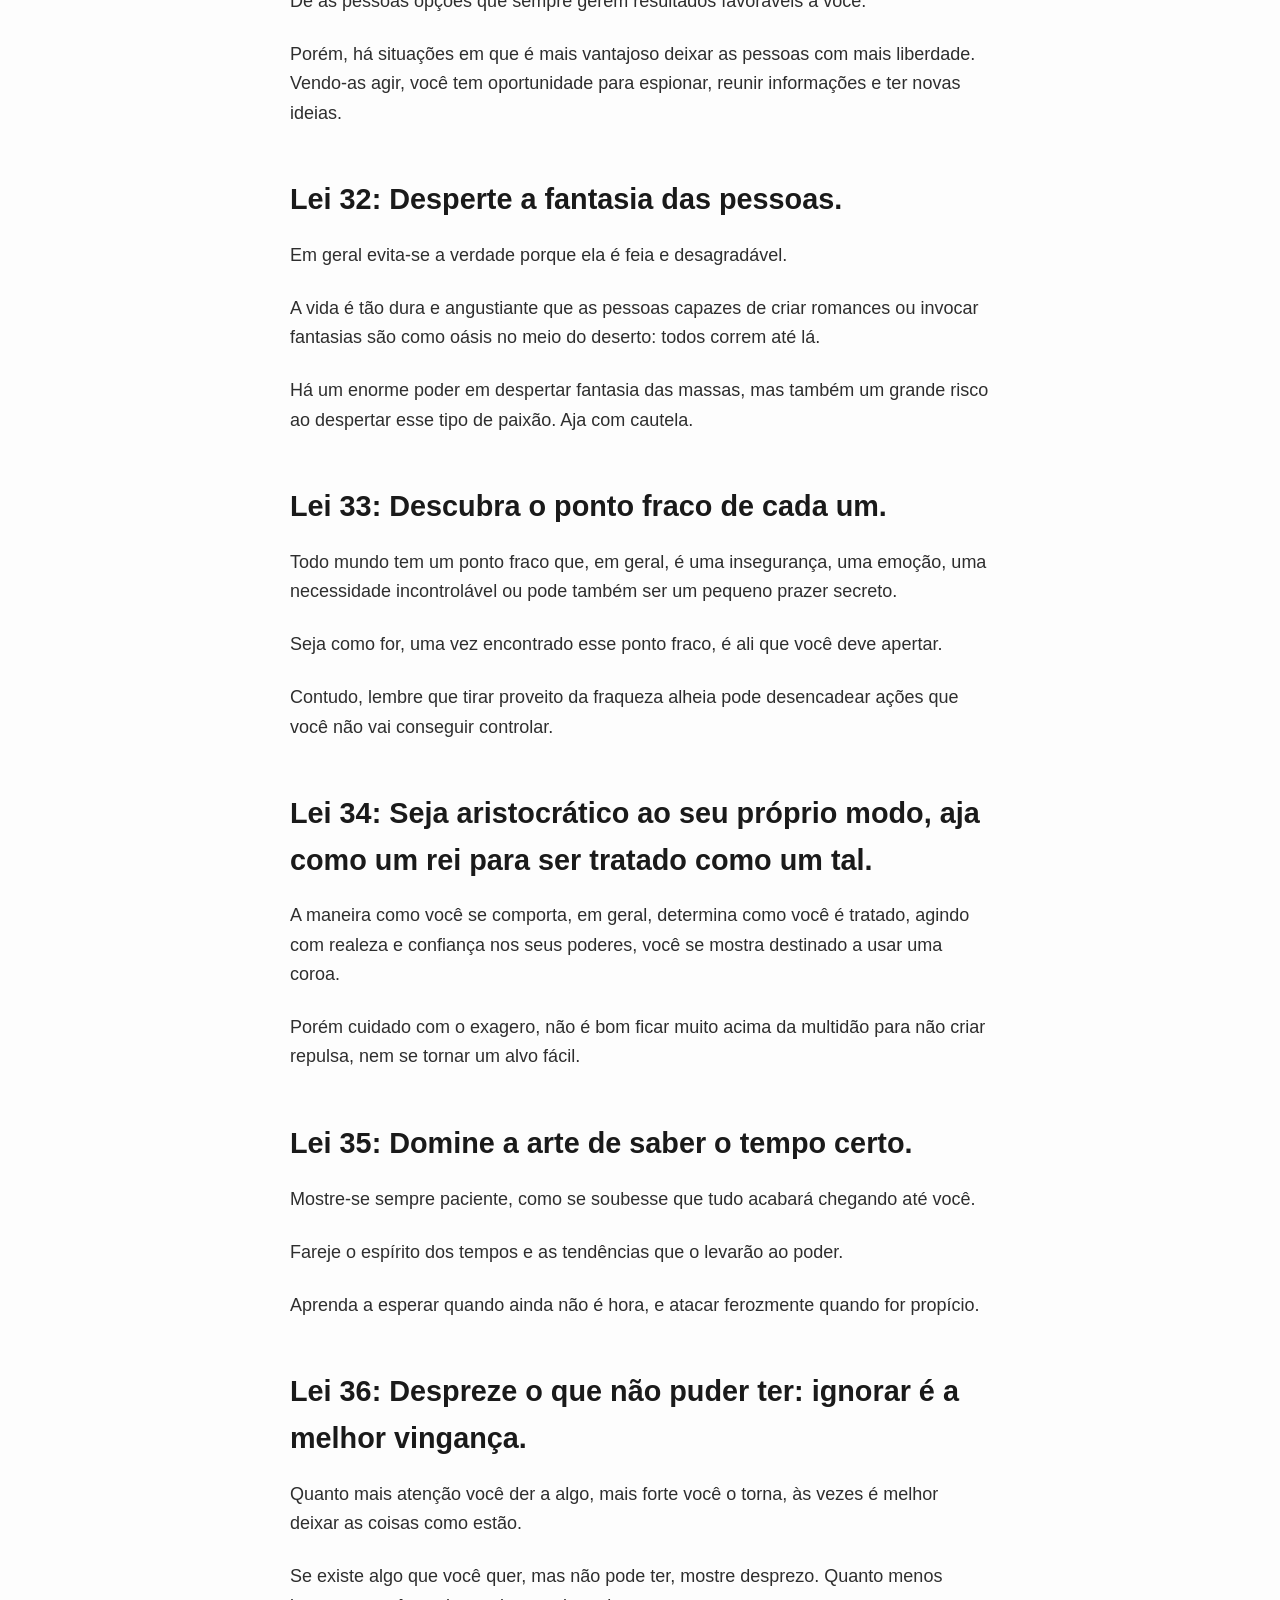
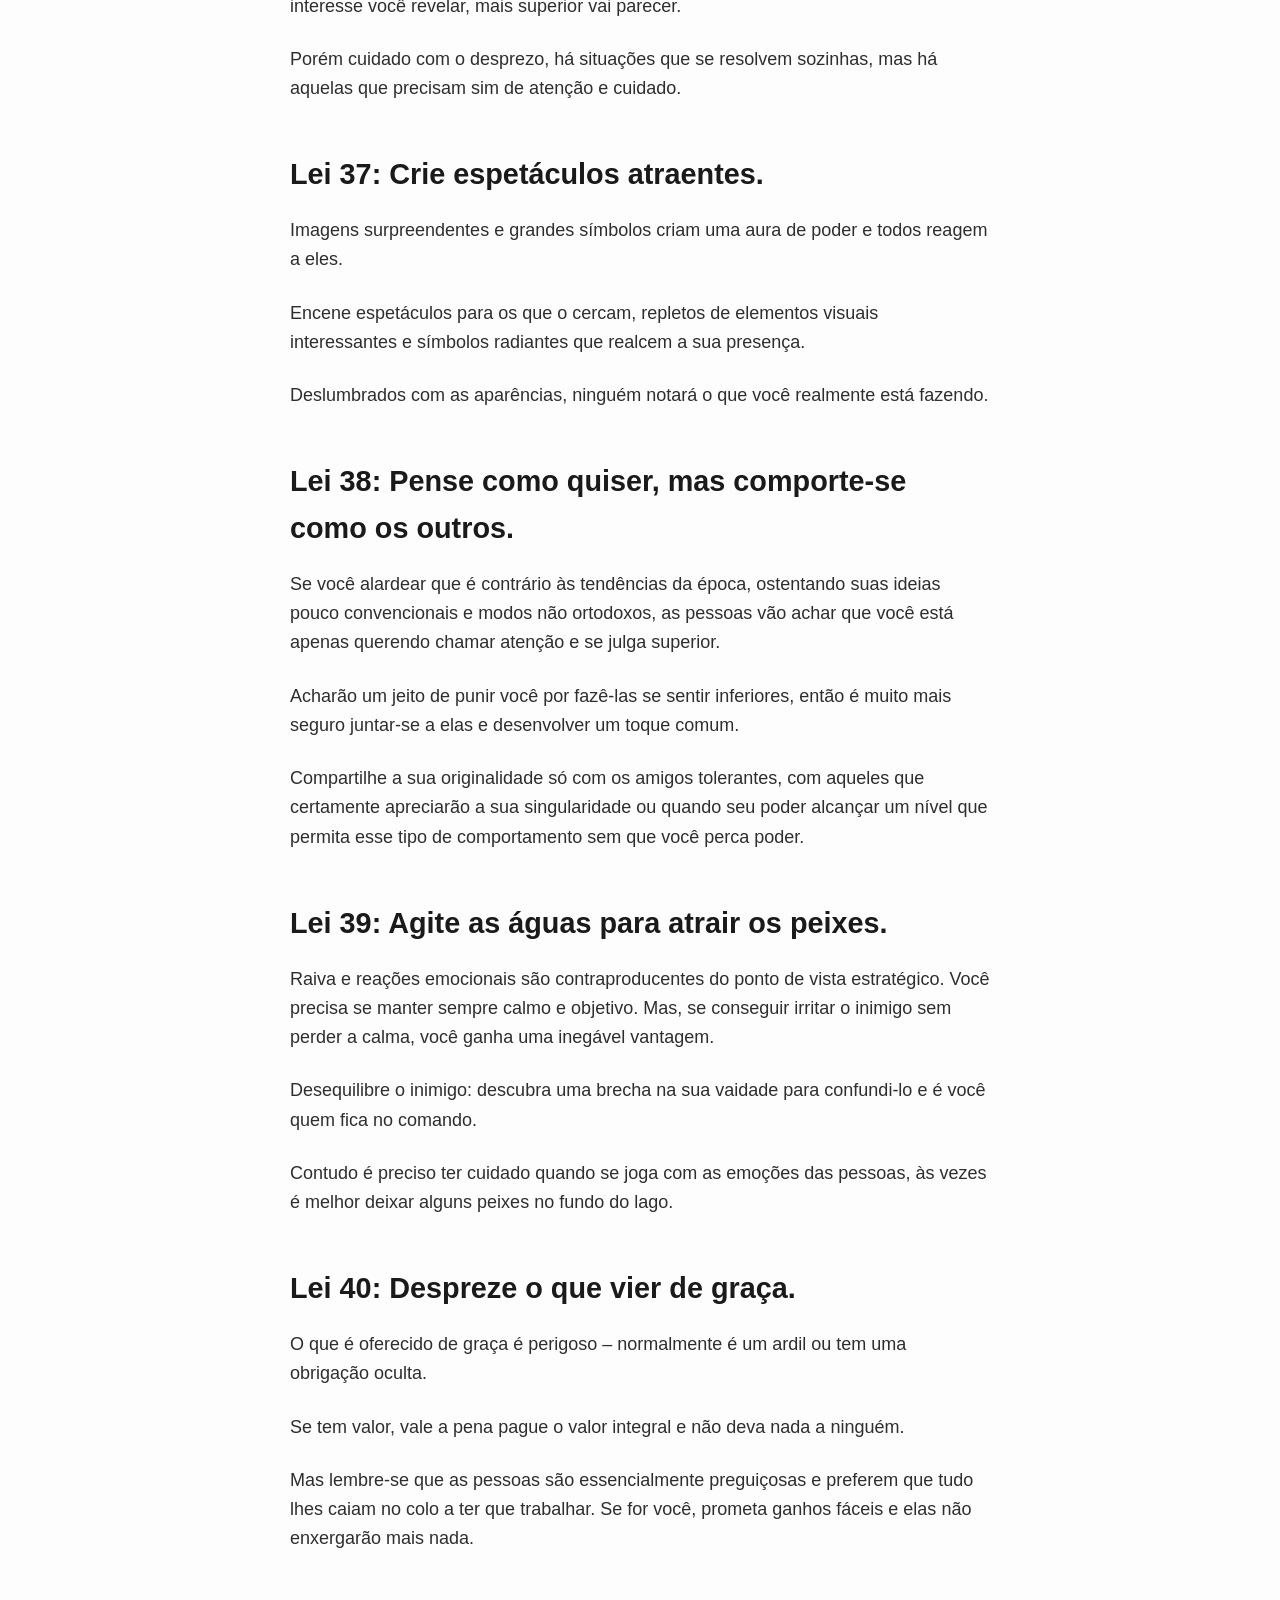
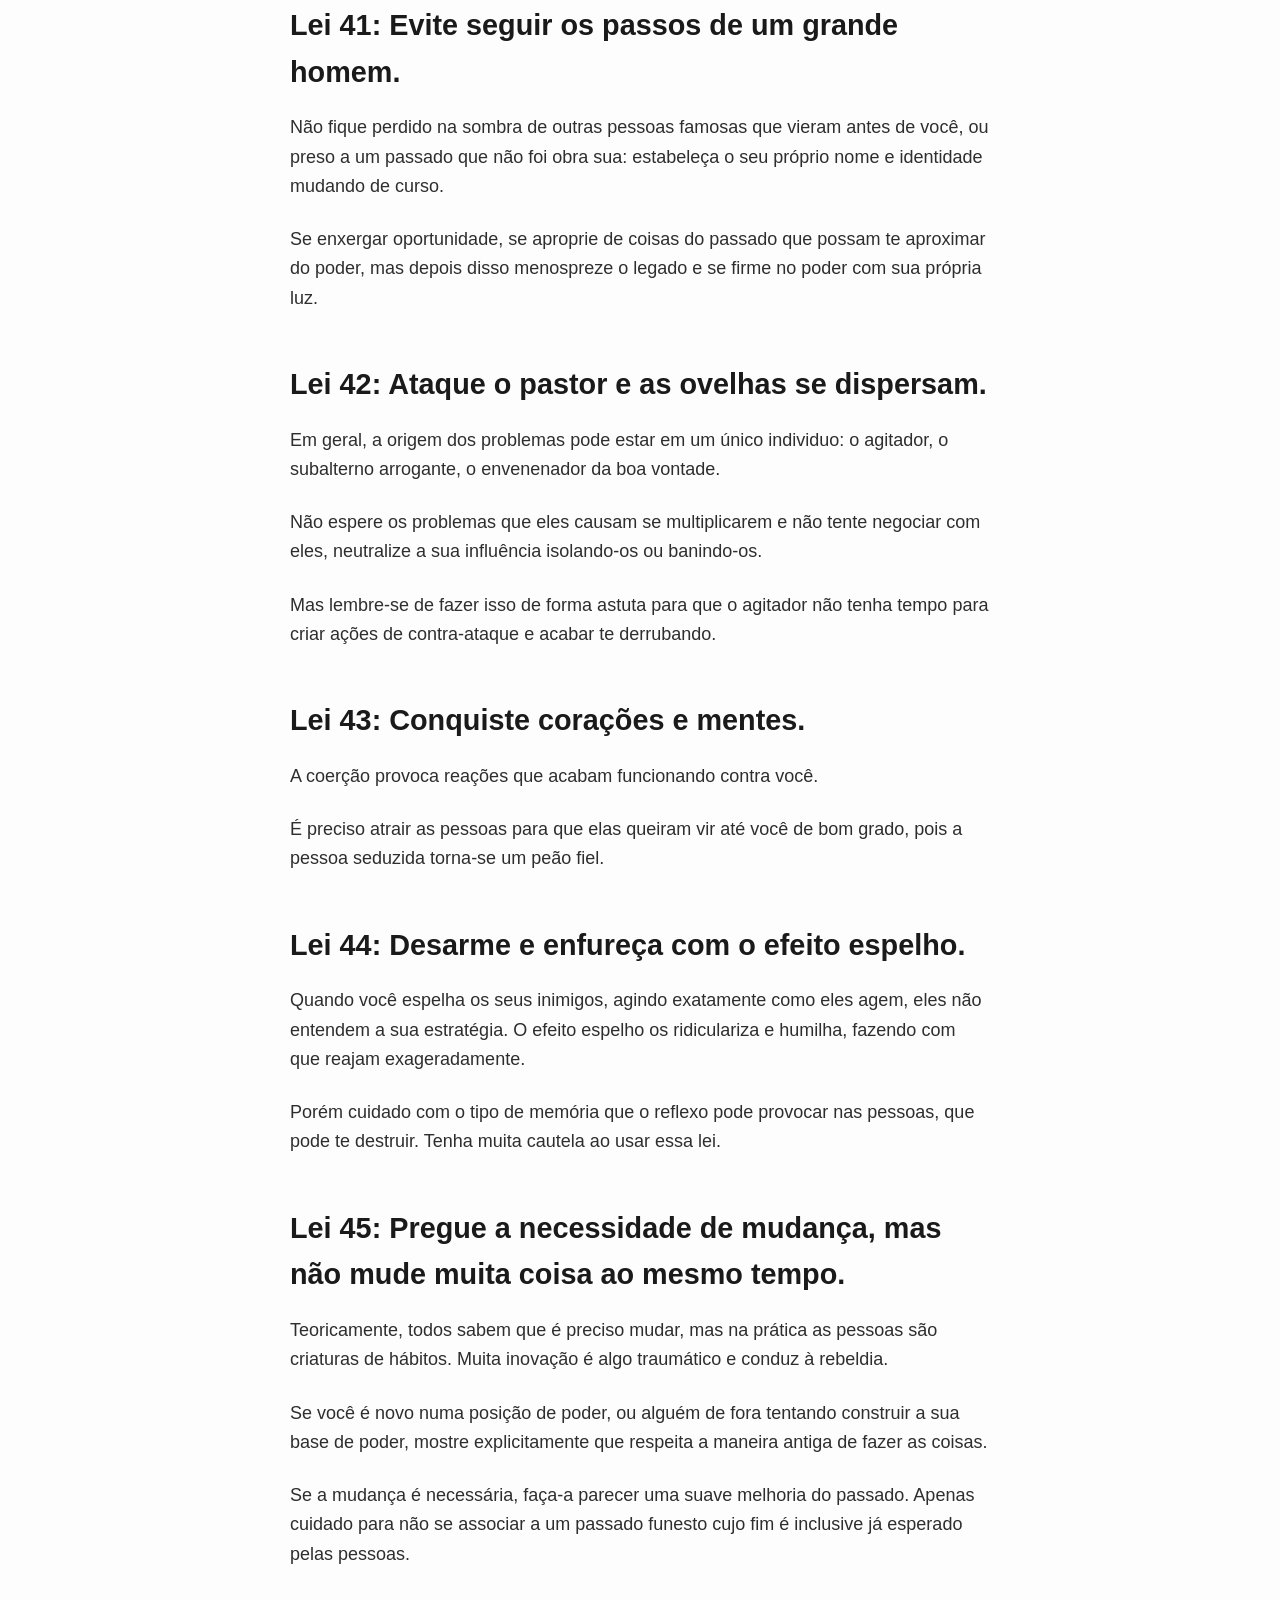
==== commit 29c7d76b: "Reworked html" ====
--- a/index.html
+++ b/index.html
@@ -1,189 +1,729 @@
-<!DOCTYPE.html>
-<html>
+<!DOCTYPE html>
+<html lang="pt-BR">
 <head>
-  <link rel="stylesheet" href="style.css">
+    <meta charset="UTF-8">
+
+    <meta name="viewport"
+          content="width=device-width, initial-scale=1.0">
+
+    <title>
+        Resumo Não Oficial das 48 Leis do Poder
+    </title>
+
+    <meta
+        name="description"
+        content="Resumo não oficial e educacional inspirado em um livro popular sobre estratégia e poder.">
+
+    <meta
+        name="author"
+        content="Seu Nome">
+
+    <meta
+        property="og:title"
+        content="Resumo Não Oficial das 48 Leis do Poder">
+
+    <meta
+        property="og:description"
+        content="Versão resumida para estudo e consulta rápida.">
+
+    <meta
+        property="og:type"
+        content="website">
+
+    <link
+        rel="stylesheet"
+        href="style.css">
 </head>
-  <body>
-  <h1>As 48 leis do poder</h1>
-<h2>1. Não ofusque o brilho do mestre.</h2>
-<p>Para agradar não exagere seus talentos, faça o mestre parecer mais brilhante.</p>
-<p>Mas se ele for fraco, apresse discretamente sua queda, contudo se ele for muito fraco, deixe o tempo se encarregar dessa queda para não manchar sua imagem.</p>
-<h2>2. Não confie demais nos amigos e aprenda a usar os inimigos.</h2>
-<p>Pessoas próximas podem sentir inveja e te derrubar facilmente pelo acesso que têm a você, cuidado.</p>
-<p>Inimigos próximos, por sua vez, te deixam alerta e se dedicam mais porque precisam se provar.</p>
-<h2>3. Oculte suas intenções.</h2>
-<p>Quando seus planos são ocultos as pessoas não poderão te prejudicar com ações prévias e más intenções.</p>
-<p>Porém, cuidado com cortinas de fumaça constantes que são descobertas e trazem uma imagem de charlatanismo.</p>
-<p>Se for necessário, assuma o erro e se mostre arrependido para reconquistar a confiança do público.</p>
-<h2>4. Diga menos que o necessário.</h2>
-<p>Quanto mais você diz, mais comum parece ser e mais pode dizer besteiras. Torne as coisas inexatas, amplas e enigmáticas para parecer original e instigante.</p>
-<p>Contudo, nem sempre é sensato ser vago, principalmente para não fomentar hipóteses prejudicais a você ou suspeitas e insegurança nos outros.</p>
-<p>Seja cauteloso ao usar essa lei.</p>
-<h2>5. Muito se depende da reputação, então dê a própria vida para defendê-la.</h2>
-<p>Saiba qual reputação quer nutrir e aja conscientemente para construí-la e mantê-la de acordo com seus desejos.</p>
-<p>Não permita que outros construam sua reputação ou ficará a mercê deles.</p>
-<h2>6. Chame atenção a qualquer custo.</h2>
-<p>Destaque-se e fique visível a qualquer preço, porém com cuidado para não parecer excessivamente ansioso pela atenção, pois isso transmite insegurança, o que afasta o poder.</p>
-<h2>7. Faça os outros trabalhem por você, mas sempre fique com o crédito.</h2>
-<p>Use a sabedoria, o conhecimento e o esforço físico dos outros em causa própria.</p>
-<p>Porém, para que esse uso seja efetivo, sua posição tem de ser inabalável, ou você será acusado de fraude.</p>
-<p>Saiba quando dividir créditos pode ser útil para você.</p>
-<h2>8. Faça as pessoas virem até você, inclusive usando uma isca, se necessário.</h2>
-<p>É sempre melhor fazer seu adversário vir até você, abandonando seus próprios planos no processo.</p>
-<p>Use uma isca de ganhos fabulosos e atraia as pessoas para o campo de batalha que você domina.</p>
-<p>Porém, se surgir uma oportunidade para atacar de forma a vencer rapidamente seus inimigos, faça.</p>
-<h2>9. Vença por suas atitudes e não por discussões.</h2>
-<p>Vencer por discussão traz ressentimento e má vontade nas pessoas, é melhor fazer os outros concordarem com você pelas suas atitudes, sem dizer uma palavra.</p>
-<p>Só apele para um discurso persuasivo quando for para salvar sua pele e, nesse caso, mesmo sabendo que está mentindo, passe toda convicção possível, com a emoção certa e a segurança adequada.</p>
-<h2>10. Evite os infelizes e azarados e associe-se aos felizes e afortunados.</h2>
-<p>Associe-se aos felizes e afortunados, pois os estados emocionais são tão contagiosos quanto doenças.</p>
-<p>Os infelizes às vezes provocam a própria infelicidade; vão provocar a sua também.</p>
-<h2>11. Aprenda a manter as pessoas dependentes de você.</h2>
-<p>Quanto mais dependerem de você, mais liberdade você terá.</p>
-<p>Faça com que as pessoas dependam de você para serem felizes e prósperas, e você não terá nada o que temer.</p>
-<p>Mas lembre-se que toda independência tem o seu preço, aprenda a lidar com essa pressão para não sucumbir.</p>
-<h2>12. Use honestidade e generosidade seletivas para desarmar as pessoas.</h2>
-<p>Um gesto sincero e honesto encobrirá dezenas de outros desonestos. Até as pessoas mais desconfiadas baixam a guarda diante de atitudes francas e generosas.</p>
-<p>Porém quando você já tem um histórico de dissimulações, não há honestidade, generosidade ou gentileza que consiga enganar as pessoas.</p>
-<h2>13. Ao pedir ajuda, apele para o egoísmo das pessoas, jamais para a sua misericórdia ou gratidão.</h2>
-<p>Se precisar pedir ajuda a um aliado, não se preocupe em lembrar a ele a sua assistência e boas ações no passado, em vez disso revele algo na sua solicitação, ou na sua aliança com ele, que o vá beneficiar, e exagere na ênfase.</p>
-<p>Porém lembre que há pessoas que preferem uma oportunidade qualquer de exibir o quão são boas, nesse caso dê isso a elas.</p>
-<h2>14. Banque o amigo, mas aja como espião.</h2>
-<p>Use espiões para colher informações preciosas que o colocarão um passo à frente e ajudarão a conhecer melhor seu rival. Melhor ainda: represente você mesmo o papel de espião.</p>
-<p>Mas lembre-se que assim como você espiona, outros te espionarão também, então se for necessário espalhe algumas mentiras para te proteger.</p>
-<h2>15. Aniquile totalmente o inimigo.</h2>
-<p>O inimigo perigoso deve ser esmagado totalmente, tanto física quanto espiritualmente.</p>
-<p>Se restar uma só brasa, por menor que seja, acabará se transformando em uma fogueira.</p>
-<p>Porém se tiver a chance de deixar ou mesmo promover que ele se autodestrua sozinho, melhor ainda.</p>
-<h2>16. Use a ausência para aumentar o respeito e a honra.</h2>
-<p>Circulação em excesso faz os preços caírem: quanto mais você é visto e escutado, mais comum vai parecer.</p>
-<p>Você deve saber quando se afastar. Crie valor com a escassez.</p>
-<p>Porém essa lei só se aplica se você já alcançou um certo nível de poder, afaste-se cedo demais e você será esquecido.</p>
-<h2>17. Mantenha os outros em um estado latente de suspense: cultive uma atmosfera de imprevisibilidade.</h2>
-<p>A sua previsibilidade lhes dá um senso de controle. Vire a mesa: seja deliberadamente imprevisível para deixar seus inimigos desorientados.</p>
-<p>Mas use a previsibilidade quanto for necessário deixar as pessoas ao seu redor se sentindo à vontade e tranquilas de forma que consiga direcioná-las para onde você quer.</p>
-<h2>18. Não construa fortalezas para se proteger, pois o isolamento é perigoso.</h2>
-<p>O isolamento expõe você a mais perigo do que o protege deles. Você fica isolado de informações valiosas, transforma-se em um alvo fácil e evidente.</p>
-<p>Melhor circular entre as pessoas, descobrir aliados e se misturar. A multidão serve de escudo contra seus inimigos.</p>
-<p>Contudo, o isolamento pode ser necessário para elaboração mais detalhada de um plano sem influências confusas alheias, mas use isso por um tempo curto para não perder de vista a realidade da vida.</p>
-<h2>19. Saiba com quem está lidando para não ofender a pessoa errada.</h2>
-<p>Engane ou passe a perna em certas pessoas e elas vão passar o resto da vida procurando se vingar de você</p>
-<p>Portanto, cuidado ao escolher suas vítimas e adversários e jamais ofenda ou engane a pessoa errada.</p>
-<h2>20. Não se comprometa com ninguém.</h2>
-<p>Não se comprometa com partidos ou causas, só com você mesmo.</p>
-<p>Mas lembre-se que as pessoas vão lhe exigir um partido, saiba quando escolher algum lado pelas aparências e conquistar mais aliados.</p>
-<h2>21. Faça-se de otário para pegar os otários, pareça bobo para desarmar as pessoas.</h2>
-<p>O truque é fazer com que as pessoas se sintam espertas, e não só espertas, como também mais espertas do que você.</p>
-<p>Uma vez convencidas disso, elas jamais desconfiarão que você possa ter segundas intenções.</p>
-<p>Atenção apenas quando estiver subindo no poder, momento em que vale mostrar discretamente sua inteligência e capacidades acima da concorrência.</p>
-<h2>22. Use a tática da rendição: transforme a fraqueza em poder.</h2>
-<p>Se você é o mais fraco, não lute só por uma questão de honra; é preferível se render. Rendendo-se, você tem tempo para se recuperar, tempo para atormentar e irritar o conquistador, tempo para esperar que ele perca seu poder.</p>
-<p>Apenas cuidado para que sua rendição não te leve ao seu próprio extermínio, nesse caso deixe para lá o martírio e se proteja para ressurgir mais forte quando o tempo certo chegar.</p>
-<h2>23. Concentre suas forças.</h2>
-<p>Preserve suas forças e sua energia concentrando-as no seu ponto mais forte.</p>
-<p>Ao procurar fontes de poder para promovê-lo, descubra um ponto forte seu e o desenvolva com profundidade.</p>
-<h2>24. Represente o cortesão perfeito.</h2>
-<p>Domine a arte da dissimulação; adule, ceda aos superiores e assegure o seu poder sobre os outros da forma mais gentil e dissimulada.</p>
-<p>Porém não se arrisque a ser apanhado nas suas manobras e não deixe que as pessoas vejam seus artifícios e truques para eles não se voltarem contra você.</p>
-<h2>25. Recrie-se.</h2>
-<p>Não aceite os papeis que a sociedade lhe impinge. Recrie-se forjando uma nova identidade, uma que chame atenção e não canse a plateia.</p>
-<p>Apenas cuidado para não criar um papel que seja tão exagerado que seja visto como um canastrão e se volte contra você.</p>
-<h2>26. Mantenha suas mãos limpas.</h2>
-<p>Você deve parecer um modelo de civilidade e eficiência: suas mãos não se sujam com erros e atos desagradáveis.</p>
-<p>Mantenha essa aparência impecável fazendo os outros de joguete e bode expiatório para disfarçar a sua participação.</p>
-<p>Mas lembre-se de ficar atento caso isso comece a gerar revolta, se perceber esse movimento aja para pará-lo.</p>
-<h2>27. Jogue com a necessidade que as pessoas têm de acreditar em alguma coisa para criar um séquito de devotos.</h2>
-<p>As pessoas têm um desejo enorme de acreditar em alguma coisa. Torne-se o foco desse desejo oferecendo a elas uma causa, uma nova fé para seguir.</p>
-<p>Para isso use palavras vazias de sentido, mas cheias de promessas.</p>
-<p>Contudo, lembre-se que lidar com uma multidão também traz perigo, uma vez que venham a se desiludir, serão muitos para você lidar.</p>
-<p>Fique atento e tenha planos de contenção se surgirem sinais.</p>
-<h2>28. Seja ousado.</h2>
-<p>Todos admiram o corajoso, ninguém louva o tímido. Melhor agir com coragem. Qualquer erro cometido com ousadia é facilmente corrigido com mais ousadia.</p>
-<p>Porém a ousadia não deve ser uma estratégia por trás de todas as suas ações, ela deve ser usada no momento certo.</p>
-<p>Isso tanto para não cansar quanto para não gerar tantos distúrbios que não se possa controlá-los.</p>
-<h2>29. Planeje até o fim.</h2>
-<p>O desfecho é tudo. Planeje até o fim, considerando todas as possíveis consequências, obstáculos e reveses que possam anular o seu esforço e deixar que os outros fiquem com os louros.</p>
-<p>Mas tenha flexibilidade, pois sempre é necessário ajustes diante de acontecimentos inesperados.</p>
-<p>Nesse sentido, a flexibilidade sábia pode te salvar.</p>
-<h2>30. Faça suas conquistas parecerem fáceis.</h2>
-<p>Seus atos devem parecer naturais e fáceis. Toda técnica e esforço necessários para a sua execução, e os truques, devem estar dissimulados.</p>
-<p>Não caia na tentação de revelar o trabalho que você teve, pois isso despertará dúvidas, e não ensine a ninguém seus truques ou eles serão usados contra você.</p>
-<p>Contudo, há momentos também em que vale a pena revelar o esforço dos sues projetos.</p>
-<p>Tudo depende do gosto da sua plateia e da época em que você opera.</p>
-<h2>31. Controle as opções: quem dá as cartas é você.</h2>
-<p>Faça parecer que as pessoas têm opções, assim elas acham que estão no controle.</p>
-<p>Dê às pessoas opções que sempre gerem resultados favoráveis a você.</p>
-<p>Porém, há situações em que é mais vantajoso deixar as pessoas com mais liberdade.</p>
-<p>Vendo-as agir, você tem oportunidade para espionar, reunir informações e ter novas ideias.</p>
-<h2>32. Desperte a fantasia das pessoas.</h2>
-<p>Em geral evita-se a verdade porque ela é feia e desagradável.</p>
-<p>A vida é tão dura e angustiante que as pessoas capazes de criar romances ou invocar fantasias são como oásis no meio do deserto: todos correm até lá.</p>
-<p>Há um enorme poder em despertar fantasia das massas, mas também um grande risco ao despertar esse tipo de paixão.</p>
-<p>Aja com cautela.</p>
-<h2>33. Descubra o ponto fraco de cada um.</h2>
-<p>Todo mundo tem um ponto fraco que, em geral, é uma insegurança, uma emoção, uma necessidade incontrolável ou pode também ser um pequeno prazer secreto.</p>
-<p>Seja como for, uma vez encontrado esse ponto fraco, é ali que você deve apertar.</p>
-<p>Contudo, lembre que tirar proveito da fraqueza alheia pode desencadear ações que você não vai conseguir controlar.</p>
-<h2>34. Seja aristocrático ao seu próprio modo, aja como um rei para ser tratado como um tal.</h2>
-<p>A maneira como você se comporta, em geral, determina como você é tratado, agindo com realeza e confiança nos seus poderes, você se mostra destinado a usar uma coroa.</p>
-<p>Porém cuidado com o exagero, não é bom ficar muito acima da multidão para não criar repulsa, nem se tornar um alvo fácil.</p>
-<h2>35. Domine a arte de saber o tempo certo.</h2>
-<p>Mostre-se sempre paciente, como se soubesse que tudo acabará chegando até você.</p>
-<p>Fareje o espírito dos tempos e as tendências que o levarão ao poder.</p>
-<p>Aprenda a esperar quando ainda não é hora, e atacar ferozmente quando for propício.</p>
-<h2>36. Despreze o que não puder ter: ignorar é a melhor vingança.</h2>
-<p>Quanto mais atenção você der a algo, mais forte você o torna, às vezes é melhor deixar as coisas como estão.</p>
-<p>Se existe algo que você quer, mas não pode ter, mostre desprezo. Quanto menos interesse você revelar, mais superior vai parecer.</p>
-<p>Porém cuidado com o desprezo, há situações que se resolvem sozinhas, mas há aquelas que precisam sim de atenção e cuidado.</p>
-<h2>37. Crie espetáculos atraentes.</h2>
-<p>Imagens surpreendentes e grandes símbolos criam uma aura de poder e todos reagem a eles.</p>
-<p>Encene espetáculos para os que o cercam, repletos de elementos visuais interessantes e símbolos radiantes que realcem a sua presença.</p>
-<p>Deslumbrados com as aparências, ninguém notará o que você realmente está fazendo.</p>
-<h2>38. Pense como quiser, mas comporte-se como os outros.</h2>
-<p>Se você alardear que é contrário às tendências da época, ostentando suas ideias pouco convencionais e modos não ortodoxos, as pessoas vão achar que você está apenas querendo chamar atenção e se julga superior.</p>
-<p>Acharão um jeito de punir você por fazê-las se sentir inferiores, então é muito mais seguro juntar-se a elas e desenvolver um toque comum.</p>
-<p>Compartilhe a sua originalidade só com os amigos tolerantes, com aqueles que certamente apreciarão a sua singularidade ou quando seu poder alcançar um nível que permita esse tipo de comportamento sem que você perca poder.</p>
-<h2>39. Agite as águas para atrair os peixes.</h2>
-<p>Raiva e reações emocionais são contraproducentes do ponto de vista estratégico. Você precisa se manter sempre calmo e objetivo. Mas, se conseguir irritar o inimigo sem perder a calma, você ganha uma inegável vantagem.</p>
-<p>Desequilibre o inimigo: descubra uma brecha na sua vaidade para confundi-lo e é você quem fica no comando.</p>
-<p>Contudo é preciso ter cuidado quando se joga com as emoções das pessoas, às vezes é melhor deixar alguns peixes no fundo do lago.</p>
-<h2>40. Despreze o que vier de graça.</h2>
-<p>O que é oferecido de graça é perigoso – normalmente é um ardil ou tem uma obrigação oculta.</p>
-<p>Se tem valor, vale a pena pague o valor integral e não deva nada a ninguém.</p>
-<p>Mas lembre-se que as pessoas são essencialmente preguiçosas e preferem que tudo lhes caiam no colo a ter que trabalhar.</p>
-<p>Se for você, prometa ganhos fáceis e elas não enxergarão mais nada.</p>
-<h2>41. Evite seguir os passos de um grande homem.</h2>
-<p>Não fique perdido na sombra de outras pessoas famosas que vieram antes de você, ou preso a um passado que não foi obra sua: estabeleça o seu próprio nome e identidade mudando de curso.</p>
-<p>Se enxergar oportunidade, se aproprie de coisas do passado que possam te aproximar do poder, mas depois disso menospreze o legado e se firme no poder com sua própria luz.</p>
-<p>PortExpress Banner Horizontal Blog 2</p>
-<h2>42. Ataque o pastor e as ovelhas se dispersam.</h2>
-<p>Em geral, a origem dos problemas pode estar em um único individuo: o agitador, o subalterno arrogante, o envenenador da boa vontade.</p>
-<p>Não espere os problemas que eles causam se multiplicarem e não tente negociar com eles, neutralize a sua influência isolando-os ou banindo-os.</p>
-<p>Mas lembre-se de fazer isso de forma astuta para que o agitador não tenha tempo para criar ações de contra-ataque e acabar te derrubando.</p>
-<h2>43. Conquiste corações e mentes.</h2>
-<p>A coerção provoca reações que acabam funcionando contra você.</p>
-<p>É preciso atrair as pessoas para que elas queiram vir até você de bom grado, pois a pessoa seduzida torna-se um peão fiel.</p>
-<h2>44. Desarme e enfureça com o efeito espelho.</h2>
-<p>Quando você espelha os seus inimigos, agindo exatamente como eles agem, eles não entendem a sua estratégia. O efeito espelho os ridiculariza e humilha, fazendo com que reajam exageradamente.</p>
-<p>Porém cuidado com o tipo de memória que o reflexo pode provocar nas pessoas, que pode te destruir.</p>
-<p>Tenha muita cautela ao usar essa lei.</p>
-<h2>45. Pregue a necessidade de mudança, mas não mude muita coisa ao mesmo tempo.</h2>
-<p>Teoricamente, todos sabem que é preciso mudar, mas na prática as pessoas são criaturas de hábitos. Muita inovação é algo traumático e conduz à rebeldia.</p>
-<p>Se você é novo numa posição de poder, ou alguém de fora tentando construir a sua base de poder, mostre explicitamente que respeita a maneira antiga de fazer as coisas.</p>
-<p>Se a mudança é necessária, faça-a parecer uma suave melhoria do passado.</p>
-<p>Apenas cuidado para não se associar a um passado funesto cujo fim é inclusive já esperado pelas pessoas.</p>
-<h2>46. Não pareça perfeito demais.</h2>
-<p>Parecer melhor do que os outros é sempre perigoso, mas o que é perigosíssimo é parecer não ter falhas ou fraquezas.</p>
-<p>Exiba ocasionalmente alguns defeitos e vícios inofensivos, para desviar a atenção e parecer mais humano e acessível.</p>
-<p>Apenas se seja perfeito diante dos invejosos que tentarem te destruir, contra eles sua perfeição pode ser disparada com precisão e astúcia.</p>
-<h2>47. Não ultrapasse a meta estabelecida, na vitória aprenda a parar.</h2>
-<p>O momento da vitória é quase sempre o mais perigoso.</p>
-<p>No calor da vitória, a arrogância e o excesso de confiança podem fazer você avançar além da sua meta e, ao ir longe demais, você conquista mais inimigos do que derrota.</p>
-<p>Seja implacável com o seu inimigo, mas não crie outros avançando além do necessário.</p>
-<p>Fixe a meta e, ao alcançá-la, pare.</p>
-<h2>48. Evite ter uma forma definida.</h2>
-<p>Em vez de assumir uma forma que o seu inimigo possa agarrar, mantenha-se maleável e em movimento.</p>
-<p>A melhor maneira de se proteger é ser tão fluido e amorfo como a água; não aposte na estabilidade ou na ordem permanente.</p>
-<p>Até porque tudo muda.</p>
+
+<body>
+
+<a class="skip-link" href="#content">
+    Ir para o conteúdo
+</a>
+
+<header>
+
+    <h1>
+        Resumo Não Oficial das 48 Leis do Poder
+    </h1>
+
+    <p class="subtitle">
+        Material educacional e independente.
+    </p>
+
+    <nav class="language-switch">
+        <a href="/">English</a>
+        <a href="/pt-br/">Português</a>
+    </nav>
+
+</header>
+
+<main id="content">
+
+    <aside class="toc">
+
+        <h2>Índice</h2>
+
+        <ol>
+            <li><a href="#lei-1">Lei 1</a></li>
+            <li><a href="#lei-2">Lei 2</a></li>
+            <li><a href="#lei-3">Lei 3</a></li>
+            <li><a href="#lei-4">Lei 4</a></li>
+            <li><a href="#lei-5">Lei 5</a></li>
+            <li><a href="#lei-6">Lei 6</a></li>
+            <li><a href="#lei-7">Lei 7</a></li>
+            <li><a href="#lei-8">Lei 8</a></li>
+            <li><a href="#lei-9">Lei 9</a></li>
+            <li><a href="#lei-10">Lei 10</a></li>
+            <li><a href="#lei-11">Lei 11</a></li>
+            <li><a href="#lei-12">Lei 12</a></li>
+            <li><a href="#lei-13">Lei 13</a></li>
+            <li><a href="#lei-14">Lei 14</a></li>
+            <li><a href="#lei-15">Lei 15</a></li>
+            <li><a href="#lei-16">Lei 16</a></li>
+            <li><a href="#lei-17">Lei 17</a></li>
+            <li><a href="#lei-18">Lei 18</a></li>
+            <li><a href="#lei-19">Lei 19</a></li>
+            <li><a href="#lei-20">Lei 20</a></li>
+            <li><a href="#lei-21">Lei 21</a></li>
+            <li><a href="#lei-22">Lei 22</a></li>
+            <li><a href="#lei-23">Lei 23</a></li>
+            <li><a href="#lei-24">Lei 24</a></li>
+            <li><a href="#lei-25">Lei 25</a></li>
+            <li><a href="#lei-26">Lei 26</a></li>
+            <li><a href="#lei-27">Lei 27</a></li>
+            <li><a href="#lei-28">Lei 28</a></li>
+            <li><a href="#lei-29">Lei 29</a></li>
+            <li><a href="#lei-30">Lei 30</a></li>
+            <li><a href="#lei-31">Lei 31</a></li>
+            <li><a href="#lei-32">Lei 32</a></li>
+            <li><a href="#lei-33">Lei 33</a></li>
+            <li><a href="#lei-34">Lei 34</a></li>
+            <li><a href="#lei-35">Lei 35</a></li>
+            <li><a href="#lei-36">Lei 36</a></li>
+            <li><a href="#lei-37">Lei 37</a></li>
+            <li><a href="#lei-38">Lei 38</a></li>
+            <li><a href="#lei-39">Lei 39</a></li>
+            <li><a href="#lei-40">Lei 40</a></li>
+            <li><a href="#lei-41">Lei 41</a></li>
+            <li><a href="#lei-42">Lei 42</a></li>
+            <li><a href="#lei-43">Lei 43</a></li>
+            <li><a href="#lei-44">Lei 44</a></li>
+            <li><a href="#lei-45">Lei 45</a></li>
+            <li><a href="#lei-46">Lei 46</a></li>
+            <li><a href="#lei-47">Lei 47</a></li>
+            <li><a href="#lei-48">Lei 48</a></li>
+        </ol>
+
+    </aside>
+
+    <article>
+
+        <section id="lei-1">
+            <h2>Lei 1: Não ofusque o brilho do mestre.</h2>
+
+            <p>
+                Para agradar não exagere seus talentos, faça o mestre parecer mais brilhante.
+            </p>
+            <p>
+                Mas se ele for fraco, apresse discretamente sua queda, contudo se ele for muito fraco, deixe o tempo se encarregar dessa queda para não manchar sua imagem.
+            </p>
+        </section>
+
+        <section id="lei-2">
+            <h2>Lei 2: Não confie demais nos amigos e aprenda a usar os inimigos.</h2>
+
+            <p>
+                Pessoas próximas podem sentir inveja e te derrubar facilmente pelo acesso que têm a você, cuidado.
+            </p>
+            <p>
+                Inimigos próximos, por sua vez, te deixam alerta e se dedicam mais porque precisam se provar.
+            </p>
+        </section>
+
+        <section id="lei-3">
+            <h2>Lei 3: Oculte suas intenções.</h2>
+
+            <p>
+                Quando seus planos são ocultos as pessoas não poderão te prejudicar com ações prévias e más intenções.
+            </p>
+            <p>
+                Porém, cuidado com cortinas de fumaça constantes que são descobertas e trazem uma imagem de charlatanismo.
+            </p>
+            <p>
+                Se for necessário, assuma o erro e se mostre arrependido para reconquistar a confiança do público.
+            </p>
+        </section>
+
+        <section id="lei-4">
+            <h2>Lei 4: Diga menos que o necessário.</h2>
+
+            <p>
+                Quanto mais você diz, mais comum parece ser e mais pode dizer besteiras. Torne as coisas inexatas, amplas e enigmáticas para parecer original e instigante.
+            </p>
+            <p>
+                Contudo, nem sempre é sensato ser vago, principalmente para não fomentar hipóteses prejudiciais a você ou suspeitas e insegurança nos outros.
+            </p>
+            <p>
+                Seja cauteloso ao usar essa lei.
+            </p>
+        </section>
+
+        <section id="lei-5">
+            <h2>Lei 5: Muito se depende da reputação, então dê a própria vida para defendê-la.</h2>
+
+            <p>
+                Saiba qual reputação quer nutrir e aja conscientemente para construí-la e mantê-la de acordo com seus desejos.
+            </p>
+            <p>
+                Não permita que outros construam sua reputação ou ficará a mercê deles.
+            </p>
+        </section>
+
+        <section id="lei-6">
+            <h2>Lei 6: Chame atenção a qualquer custo.</h2>
+
+            <p>
+                Destaque-se e fique visível a qualquer preço, porém com cuidado para não parecer excessivamente ansioso pela atenção, pois isso transmite insegurança, o que afasta o poder.
+            </p>
+        </section>
+
+        <section id="lei-7">
+            <h2>Lei 7: Faça os outros trabalhem por você, mas sempre fique com o crédito.</h2>
+
+            <p>
+                Use a sabedoria, o conhecimento e o esforço físico dos outros em causa própria.
+            </p>
+            <p>
+                Porém, para que esse uso seja efetivo, sua posição tem de ser inabalável, ou você será acusado de fraude.
+            </p>
+            <p>
+                Saiba quando dividir créditos pode ser útil para você.
+            </p>
+        </section>
+
+        <section id="lei-8">
+            <h2>Lei 8: Faça as pessoas virem até você, inclusive usando uma isca, se necessário.</h2>
+
+            <p>
+                É sempre melhor fazer seu adversário vir até você, abandonando seus próprios planos no processo.
+            </p>
+            <p>
+                Use uma isca de ganhos fabulosos e atraia as pessoas para o campo de batalha que você domina.
+            </p>
+            <p>
+                Porém, se surgir uma oportunidade para atacar de forma a vencer rapidamente seus inimigos, faça.
+            </p>
+        </section>
+
+        <section id="lei-9">
+            <h2>Lei 9: Vença por suas atitudes e não por discussões.</h2>
+
+            <p>
+                Vencer por discussão traz ressentimento e má vontade nas pessoas, é melhor fazer os outros concordarem com você pelas suas atitudes, sem dizer uma palavra.
+            </p>
+            <p>
+                Só apele para um discurso persuasivo quando for para salvar sua pele e, nesse caso, mesmo sabendo que está mentindo, passe toda convicção possível, com a emoção certa e a segurança adequada.
+            </p>
+        </section>
+
+        <section id="lei-10">
+            <h2>Lei 10: Evite os infelizes e azarados e associe-se aos felizes e afortunados.</h2>
+
+            <p>
+                Associe-se aos felizes e afortunados, pois os estados emocionais são tão contagiosos quanto doenças.
+            </p>
+            <p>
+                Os infelizes às vezes provocam a própria infelicidade; vão provocar a sua também.
+            </p>
+        </section>
+
+        <section id="lei-11">
+            <h2>Lei 11: Aprenda a manter as pessoas dependentes de você.</h2>
+
+            <p>
+                Quanto mais dependerem de você, mais liberdade você terá.
+            </p>
+            <p>
+                Faça com que as pessoas dependam de você para serem felizes e prósperas, e você não terá nada o que temer.
+            </p>
+            <p>
+                Mas lembre-se que toda independência tem o seu preço, aprenda a lidar com essa pressão para não sucumbir.
+            </p>
+        </section>
+
+        <section id="lei-12">
+            <h2>Lei 12: Use honestidade e generosidade seletivas para desarmar as pessoas.</h2>
+
+            <p>
+                Um gesto sincero e honesto encobrirá dezenas de outros desonestos. Até as pessoas mais desconfiadas baixam a guarda diante de atitudes francas e generosas.
+            </p>
+            <p>
+                Porém quando você já tem um histórico de dissimulações, não há honestidade, generosidade ou gentileza que consiga enganar as pessoas.
+            </p>
+        </section>
+
+        <section id="lei-13">
+            <h2>Lei 13: Ao pedir ajuda, apele para o egoísmo das pessoas, jamais para a sua misericórdia ou gratidão.</h2>
+
+            <p>
+                Se precisar pedir ajuda a um aliado, não se preocupe em lembrar a ele a sua assistência e boas ações no passado, em vez disso revele algo na sua solicitação, ou na sua aliança com ele, que o vá beneficiar, e exagere na ênfase.
+            </p>
+            <p>
+                Porém lembre que há pessoas que preferem uma oportunidade qualquer de exibir o quão são boas, nesse caso dê isso a elas.
+            </p>
+        </section>
+
+        <section id="lei-14">
+            <h2>Lei 14: Banque o amigo, mas aja como espião.</h2>
+
+            <p>
+                Use espiões para colher informações preciosas que o colocarão um passo à frente e ajudarão a conhecer melhor seu rival. Melhor ainda: represente você mesmo o papel de espião.
+            </p>
+            <p>
+                Mas lembre-se que assim como você espiona, outros te espionarão também, então se for necessário espalhe algumas mentiras para te proteger.
+            </p>
+        </section>
+
+        <section id="lei-15">
+            <h2>Lei 15: Aniquile totalmente o inimigo.</h2>
+
+            <p>
+                O inimigo perigoso deve ser esmagado totalmente, tanto física quanto espiritualmente.
+            </p>
+            <p>
+                Se restar uma só brasa, por menor que seja, acabará se transformando em uma fogueira.
+            </p>
+            <p>
+                Porém se tiver a chance de deixar ou mesmo promover que ele se autodestrua sozinho, melhor ainda.
+            </p>
+        </section>
+
+        <section id="lei-16">
+            <h2>Lei 16: Use a ausência para aumentar o respeito e a honra.</h2>
+
+            <p>
+                Circulação em excesso faz os preços caírem: quanto mais você é visto e escutado, mais comum vai parecer.
+            </p>
+            <p>
+                Você deve saber quando se afastar. Crie valor com a escassez.
+            </p>
+            <p>
+                Porém essa lei só se aplica se você já alcançou um certo nível de poder, afaste-se cedo demais e você será esquecido.
+            </p>
+        </section>
+
+        <section id="lei-17">
+            <h2>Lei 17: Mantenha os outros em um estado latente de suspense: cultive uma atmosfera de imprevisibilidade.</h2>
+
+            <p>
+                A sua previsibilidade lhes dá um senso de controle. Vire a mesa: seja deliberadamente imprevisível para deixar seus inimigos desorientados.
+            </p>
+            <p>
+                Mas use a previsibilidade quanto for necessário deixar as pessoas ao seu redor se sentindo à vontade e tranquilas de forma que consiga direcioná-las para onde você quer.
+            </p>
+        </section>
+
+        <section id="lei-18">
+            <h2>Lei 18: Não construa fortalezas para se proteger, pois o isolamento é perigoso.</h2>
+
+            <p>
+                O isolamento expõe você a mais perigo do que o protege deles. Você fica isolado de informações valiosas, transforma-se em um alvo fácil e evidente.
+            </p>
+            <p>
+                Melhor circular entre as pessoas, descobrir aliados e se misturar. A multidão serve de escudo contra seus inimigos.
+            </p>
+            <p>
+                Contudo, o isolamento pode ser necessário para elaboração mais detalhada de um plano sem influências confusas alheias, mas use isso por um tempo curto para não perder de vista a realidade da vida.
+            </p>
+        </section>
+
+        <section id="lei-19">
+            <h2>Lei 19: Saiba com quem está lidando para não ofender a pessoa errada.</h2>
+
+            <p>
+                Engane ou passe a perna em certas pessoas e elas vão passar o resto da vida procurando se vingar de você.
+            </p>
+            <p>
+                Portanto, cuidado ao escolher suas vítimas e adversários e jamais ofenda ou engane a pessoa errada.
+            </p>
+        </section>
+
+        <section id="lei-20">
+            <h2>Lei 20: Não se comprometa com ninguém.</h2>
+
+            <p>
+                Não se comprometa com partidos ou causas, só com você mesmo.
+            </p>
+            <p>
+                Mas lembre-se que as pessoas vão lhe exigir um partido, saiba quando escolher algum lado pelas aparências e conquistar mais aliados.
+            </p>
+        </section>
+
+        <section id="lei-21">
+            <h2>Lei 21: Faça-se de otário para pegar os otários, pareça bobo para desarmar as pessoas.</h2>
+
+            <p>
+                O truque é fazer com que as pessoas se sintam espertas, e não só espertas, como também mais espertas do que você.
+            </p>
+            <p>
+                Uma vez convencidas disso, elas jamais desconfiarão que você possa ter segundas intenções.
+            </p>
+            <p>
+                Atenção apenas quando estiver subindo no poder, momento em que vale mostrar discretamente sua inteligência e capacidades acima da concorrência.
+            </p>
+        </section>
+
+        <section id="lei-22">
+            <h2>Lei 22: Use a tática da rendição: transforme a fraqueza em poder.</h2>
+
+            <p>
+                Se você é o mais fraco, não lute só por uma questão de honra; é preferível se render. Rendendo-se, você tem tempo para se recuperar, tempo para atormentar e irritar o conquistador, tempo para esperar que ele perca seu poder.
+            </p>
+        </section>
+
+        <section id="lei-23">
+            <h2>Lei 23: Concentrate suas forças.</h2>
+
+            <p>
+                Mantenha suas forças concentradas e coesas. A dissipação da sua energia em diversas frentes o enfraquece.
+            </p>
+            <p>
+                Um exército unido sob um único comando é muito mais eficaz do que múltiplas forças espalhadas.
+            </p>
+        </section>
+
+        <section id="lei-24">
+            <h2>Lei 24: Represente o papel de perfeccionista.</h2>
+
+            <p>
+                Mostre que você se dedica completamente aos seus objetivos e que nada é perfeito o bastante para você.
+            </p>
+            <p>
+                Isso o diferencia dos outros e o coloca em uma posição de destaque, desde que você não se torne insuportável com essa atitude.
+            </p>
+        </section>
+
+        <section id="lei-25">
+            <h2>Lei 25: Redefina a forma como você é percebido.</h2>
+
+            <p>
+                Você é definido pelas ações que toma, então escolha-as com cuidado para moldar sua imagem.
+            </p>
+            <p>
+                Se você não controlar sua imagem pública, outros o farão, e provavelmente de forma prejudicial.
+            </p>
+        </section>
+
+        <section id="lei-26">
+            <h2>Lei 26: Mantenha as mãos limpas.</h2>
+
+            <p>
+                Nunca se suje com tarefas desagradáveis ou ilegais. Use outras pessoas para isso.
+            </p>
+            <p>
+                Mantenha distância dos problemas de forma que você nunca possa ser apontado como responsável.
+            </p>
+        </section>
+
+        <section id="lei-27">
+            <h2>Lei 27: Jogue com o fantasma do medo, dramatize.</h2>
+
+            <p>
+                Use o medo estrategicamente para manter as pessoas sob seu controle.
+            </p>
+            <p>
+                A ignorância alimenta o medo, então mantenha certas informações ocultas para criar uma aura de mistério.
+            </p>
+        </section>
+
+        <section id="lei-28">
+            <h2>Lei 28: Entre em ação corajosamente.</h2>
+
+            <p>
+                Hesitação e indecisão são sinais de fraqueza. Agir com convicção e ousadia demonstra poder.
+            </p>
+            <p>
+                Se você tem que escolher entre fazer algo com risco ou não fazer nada, frequentemente é melhor agir.
+            </p>
+        </section>
+
+        <section id="lei-29">
+            <h2>Lei 29: Planeje até o fim.</h2>
+
+            <p>
+                Sempre tenha um plano até a conclusão final. Pessoas que planejam para o fim conseguem prever obstáculos.
+            </p>
+            <p>
+                O improviso pode funcionar no curto prazo, mas a verdadeira vitória vem do planejamento meticuloso.
+            </p>
+        </section>
+
+        <section id="lei-30">
+            <h2>Lei 30: Faça parecer fácil o que é difícil.</h2>
+
+            <p>
+                Quando você faz algo difícil parecer fácil, as pessoas pensam que você é naturalmente talentoso.
+            </p>
+            <p>
+                O trabalho árduo por trás de uma ação deve permanecer oculto. Contudo, há momentos também em que vale a pena revelar o esforço dos sues projetos.
+            </p>
+            <p>
+                Tudo depende do gosto da sua plateia e da época em que você opera.
+            </p>
+        </section>
+
+        <section id="lei-31">
+            <h2>Lei 31: Controle as opções: quem dá as cartas é você.</h2>
+
+            <p>
+                Faça parecer que as pessoas têm opções, assim elas acham que estão no controle.
+            </p>
+            <p>
+                Dê às pessoas opções que sempre gerem resultados favoráveis a você.
+            </p>
+            <p>
+                Porém, há situações em que é mais vantajoso deixar as pessoas com mais liberdade. Vendo-as agir, você tem oportunidade para espionar, reunir informações e ter novas ideias.
+            </p>
+        </section>
+
+        <section id="lei-32">
+            <h2>Lei 32: Desperte a fantasia das pessoas.</h2>
+
+            <p>
+                Em geral evita-se a verdade porque ela é feia e desagradável.
+            </p>
+            <p>
+                A vida é tão dura e angustiante que as pessoas capazes de criar romances ou invocar fantasias são como oásis no meio do deserto: todos correm até lá.
+            </p>
+            <p>
+                Há um enorme poder em despertar fantasia das massas, mas também um grande risco ao despertar esse tipo de paixão. Aja com cautela.
+            </p>
+        </section>
+
+        <section id="lei-33">
+            <h2>Lei 33: Descubra o ponto fraco de cada um.</h2>
+
+            <p>
+                Todo mundo tem um ponto fraco que, em geral, é uma insegurança, uma emoção, uma necessidade incontrolável ou pode também ser um pequeno prazer secreto.
+            </p>
+            <p>
+                Seja como for, uma vez encontrado esse ponto fraco, é ali que você deve apertar.
+            </p>
+            <p>
+                Contudo, lembre que tirar proveito da fraqueza alheia pode desencadear ações que você não vai conseguir controlar.
+            </p>
+        </section>
+
+        <section id="lei-34">
+            <h2>Lei 34: Seja aristocrático ao seu próprio modo, aja como um rei para ser tratado como um tal.</h2>
+
+            <p>
+                A maneira como você se comporta, em geral, determina como você é tratado, agindo com realeza e confiança nos seus poderes, você se mostra destinado a usar uma coroa.
+            </p>
+            <p>
+                Porém cuidado com o exagero, não é bom ficar muito acima da multidão para não criar repulsa, nem se tornar um alvo fácil.
+            </p>
+        </section>
+
+        <section id="lei-35">
+            <h2>Lei 35: Domine a arte de saber o tempo certo.</h2>
+
+            <p>
+                Mostre-se sempre paciente, como se soubesse que tudo acabará chegando até você.
+            </p>
+            <p>
+                Fareje o espírito dos tempos e as tendências que o levarão ao poder.
+            </p>
+            <p>
+                Aprenda a esperar quando ainda não é hora, e atacar ferozmente quando for propício.
+            </p>
+        </section>
+
+        <section id="lei-36">
+            <h2>Lei 36: Despreze o que não puder ter: ignorar é a melhor vingança.</h2>
+
+            <p>
+                Quanto mais atenção você der a algo, mais forte você o torna, às vezes é melhor deixar as coisas como estão.
+            </p>
+            <p>
+                Se existe algo que você quer, mas não pode ter, mostre desprezo. Quanto menos interesse você revelar, mais superior vai parecer.
+            </p>
+            <p>
+                Porém cuidado com o desprezo, há situações que se resolvem sozinhas, mas há aquelas que precisam sim de atenção e cuidado.
+            </p>
+        </section>
+
+        <section id="lei-37">
+            <h2>Lei 37: Crie espetáculos atraentes.</h2>
+
+            <p>
+                Imagens surpreendentes e grandes símbolos criam uma aura de poder e todos reagem a eles.
+            </p>
+            <p>
+                Encene espetáculos para os que o cercam, repletos de elementos visuais interessantes e símbolos radiantes que realcem a sua presença.
+            </p>
+            <p>
+                Deslumbrados com as aparências, ninguém notará o que você realmente está fazendo.
+            </p>
+        </section>
+
+        <section id="lei-38">
+            <h2>Lei 38: Pense como quiser, mas comporte-se como os outros.</h2>
+
+            <p>
+                Se você alardear que é contrário às tendências da época, ostentando suas ideias pouco convencionais e modos não ortodoxos, as pessoas vão achar que você está apenas querendo chamar atenção e se julga superior.
+            </p>
+            <p>
+                Acharão um jeito de punir você por fazê-las se sentir inferiores, então é muito mais seguro juntar-se a elas e desenvolver um toque comum.
+            </p>
+            <p>
+                Compartilhe a sua originalidade só com os amigos tolerantes, com aqueles que certamente apreciarão a sua singularidade ou quando seu poder alcançar um nível que permita esse tipo de comportamento sem que você perca poder.
+            </p>
+        </section>
+
+        <section id="lei-39">
+            <h2>Lei 39: Agite as águas para atrair os peixes.</h2>
+
+            <p>
+                Raiva e reações emocionais são contraproducentes do ponto de vista estratégico. Você precisa se manter sempre calmo e objetivo. Mas, se conseguir irritar o inimigo sem perder a calma, você ganha uma inegável vantagem.
+            </p>
+            <p>
+                Desequilibre o inimigo: descubra uma brecha na sua vaidade para confundi-lo e é você quem fica no comando.
+            </p>
+            <p>
+                Contudo é preciso ter cuidado quando se joga com as emoções das pessoas, às vezes é melhor deixar alguns peixes no fundo do lago.
+            </p>
+        </section>
+
+        <section id="lei-40">
+            <h2>Lei 40: Despreze o que vier de graça.</h2>
+
+            <p>
+                O que é oferecido de graça é perigoso – normalmente é um ardil ou tem uma obrigação oculta.
+            </p>
+            <p>
+                Se tem valor, vale a pena pague o valor integral e não deva nada a ninguém.
+            </p>
+            <p>
+                Mas lembre-se que as pessoas são essencialmente preguiçosas e preferem que tudo lhes caiam no colo a ter que trabalhar. Se for você, prometa ganhos fáceis e elas não enxergarão mais nada.
+            </p>
+        </section>
+
+        <section id="lei-41">
+            <h2>Lei 41: Evite seguir os passos de um grande homem.</h2>
+
+            <p>
+                Não fique perdido na sombra de outras pessoas famosas que vieram antes de você, ou preso a um passado que não foi obra sua: estabeleça o seu próprio nome e identidade mudando de curso.
+            </p>
+            <p>
+                Se enxergar oportunidade, se aproprie de coisas do passado que possam te aproximar do poder, mas depois disso menospreze o legado e se firme no poder com sua própria luz.
+            </p>
+        </section>
+
+        <section id="lei-42">
+            <h2>Lei 42: Ataque o pastor e as ovelhas se dispersam.</h2>
+
+            <p>
+                Em geral, a origem dos problemas pode estar em um único individuo: o agitador, o subalterno arrogante, o envenenador da boa vontade.
+            </p>
+            <p>
+                Não espere os problemas que eles causam se multiplicarem e não tente negociar com eles, neutralize a sua influência isolando-os ou banindo-os.
+            </p>
+            <p>
+                Mas lembre-se de fazer isso de forma astuta para que o agitador não tenha tempo para criar ações de contra-ataque e acabar te derrubando.
+            </p>
+        </section>
+
+        <section id="lei-43">
+            <h2>Lei 43: Conquiste corações e mentes.</h2>
+
+            <p>
+                A coerção provoca reações que acabam funcionando contra você.
+            </p>
+            <p>
+                É preciso atrair as pessoas para que elas queiram vir até você de bom grado, pois a pessoa seduzida torna-se um peão fiel.
+            </p>
+        </section>
+
+        <section id="lei-44">
+            <h2>Lei 44: Desarme e enfureça com o efeito espelho.</h2>
+
+            <p>
+                Quando você espelha os seus inimigos, agindo exatamente como eles agem, eles não entendem a sua estratégia. O efeito espelho os ridiculariza e humilha, fazendo com que reajam exageradamente.
+            </p>
+            <p>
+                Porém cuidado com o tipo de memória que o reflexo pode provocar nas pessoas, que pode te destruir. Tenha muita cautela ao usar essa lei.
+            </p>
+        </section>
+
+        <section id="lei-45">
+            <h2>Lei 45: Pregue a necessidade de mudança, mas não mude muita coisa ao mesmo tempo.</h2>
+
+            <p>
+                Teoricamente, todos sabem que é preciso mudar, mas na prática as pessoas são criaturas de hábitos. Muita inovação é algo traumático e conduz à rebeldia.
+            </p>
+            <p>
+                Se você é novo numa posição de poder, ou alguém de fora tentando construir a sua base de poder, mostre explicitamente que respeita a maneira antiga de fazer as coisas.
+            </p>
+            <p>
+                Se a mudança é necessária, faça-a parecer uma suave melhoria do passado. Apenas cuidado para não se associar a um passado funesto cujo fim é inclusive já esperado pelas pessoas.
+            </p>
+        </section>
+
+        <section id="lei-46">
+            <h2>Lei 46: Não pareça perfeito demais.</h2>
+
+            <p>
+                Parecer melhor do que os outros é sempre perigoso, mas o que é perigosíssimo é parecer não ter falhas ou fraquezas.
+            </p>
+            <p>
+                Exiba ocasionalmente alguns defeitos e vícios inofensivos, para desviar a atenção e parecer mais humano e acessível.
+            </p>
+            <p>
+                Apenas se seja perfeito diante dos invejosos que tentarem te destruir, contra eles sua perfeição pode ser disparada com precisão e astúcia.
+            </p>
+        </section>
+
+        <section id="lei-47">
+            <h2>Lei 47: Não ultrapasse a meta estabelecida, na vitória aprenda a parar.</h2>
+
+            <p>
+                O momento da vitória é quase sempre o mais perigoso.
+            </p>
+            <p>
+                No calor da vitória, a arrogância e o excesso de confiança podem fazer você avançar além da sua meta e, ao ir longe demais, você conquista mais inimigos do que derrota.
+            </p>
+            <p>
+                Seja implacável com o seu inimigo, mas não crie outros avançando além do necessário. Fixe a meta e, ao alcançá-la, pare.
+            </p>
+        </section>
+
+        <section id="lei-48">
+            <h2>Lei 48: Evite ter uma forma definida.</h2>
+
+            <p>
+                Em vez de assumir uma forma que o seu inimigo possa agarrar, mantenha-se maleável e em movimento.
+            </p>
+            <p>
+                A melhor maneira de se proteger é ser tão fluido e amorfo como a água; não aposte na estabilidade ou na ordem permanente.
+            </p>
+            <p>
+                Até porque tudo muda.
+            </p>
+        </section>
+
+    </article>
+
+</main>
+
+<footer>
+
+    <p>
+        Este projeto é um resumo independente para fins educacionais.
+    </p>
+
+</footer>
+
 </body>
 </html>
--- a/style.css
+++ b/style.css
@@ -0,0 +1,59 @@
+:root {
+    /* Cores suaves para não cansar a vista */
+    --bg-color: #fdfdfd;
+    --text-color: #2e2e2e;
+    --heading-color: #1a1a1a;
+    --accent-color: #3b82f6; /* Um azul discreto para links/detalhes */
+    
+    /* Regra de ouro: nunca use preto puro (#000) no fundo branco puro */
+}
+
+body {
+    font-family: 'Inter', -apple-system, BlinkMacSystemFont, "Segoe UI", Roboto, sans-serif;
+    line-height: 1.625; /* Espaçamento entre linhas ideal para leitura */
+    color: var(--text-color);
+    background-color: var(--bg-color);
+    max-width: 700px; /* Largura máxima para os olhos não "viajarem" muito */
+    margin: 0 auto;   /* Centraliza o conteúdo */
+    padding: 40px 20px;
+    text-rendering: optimizeLegibility;
+}
+
+h1 {
+    font-size: 2.5rem;
+    color: var(--heading-color);
+    margin-bottom: 2rem;
+    border-bottom: 2px solid #eee;
+    padding-bottom: 10px;
+}
+
+h2 {
+    font-size: 1.8rem;
+    color: var(--heading-color);
+    margin-top: 3rem; /* Espaço maior antes do subtítulo para separar seções */
+    margin-bottom: 1rem;
+}
+
+p {
+    margin-bottom: 1.5rem; /* Espaço entre parágrafos */
+    font-size: 1.125rem;    /* Tamanho de fonte confortável (18px) */
+}
+
+/* Estilo para listas, caso tenha no seu texto */
+ul, ol {
+    margin-bottom: 1.5rem;
+    padding-left: 1.5rem;
+}
+
+li {
+    margin-bottom: 0.5rem;
+}
+
+/* Responsividade básica */
+@media (max-width: 600px) {
+    body {
+        font-size: 16px;
+        padding: 20px;
+    }
+}
+
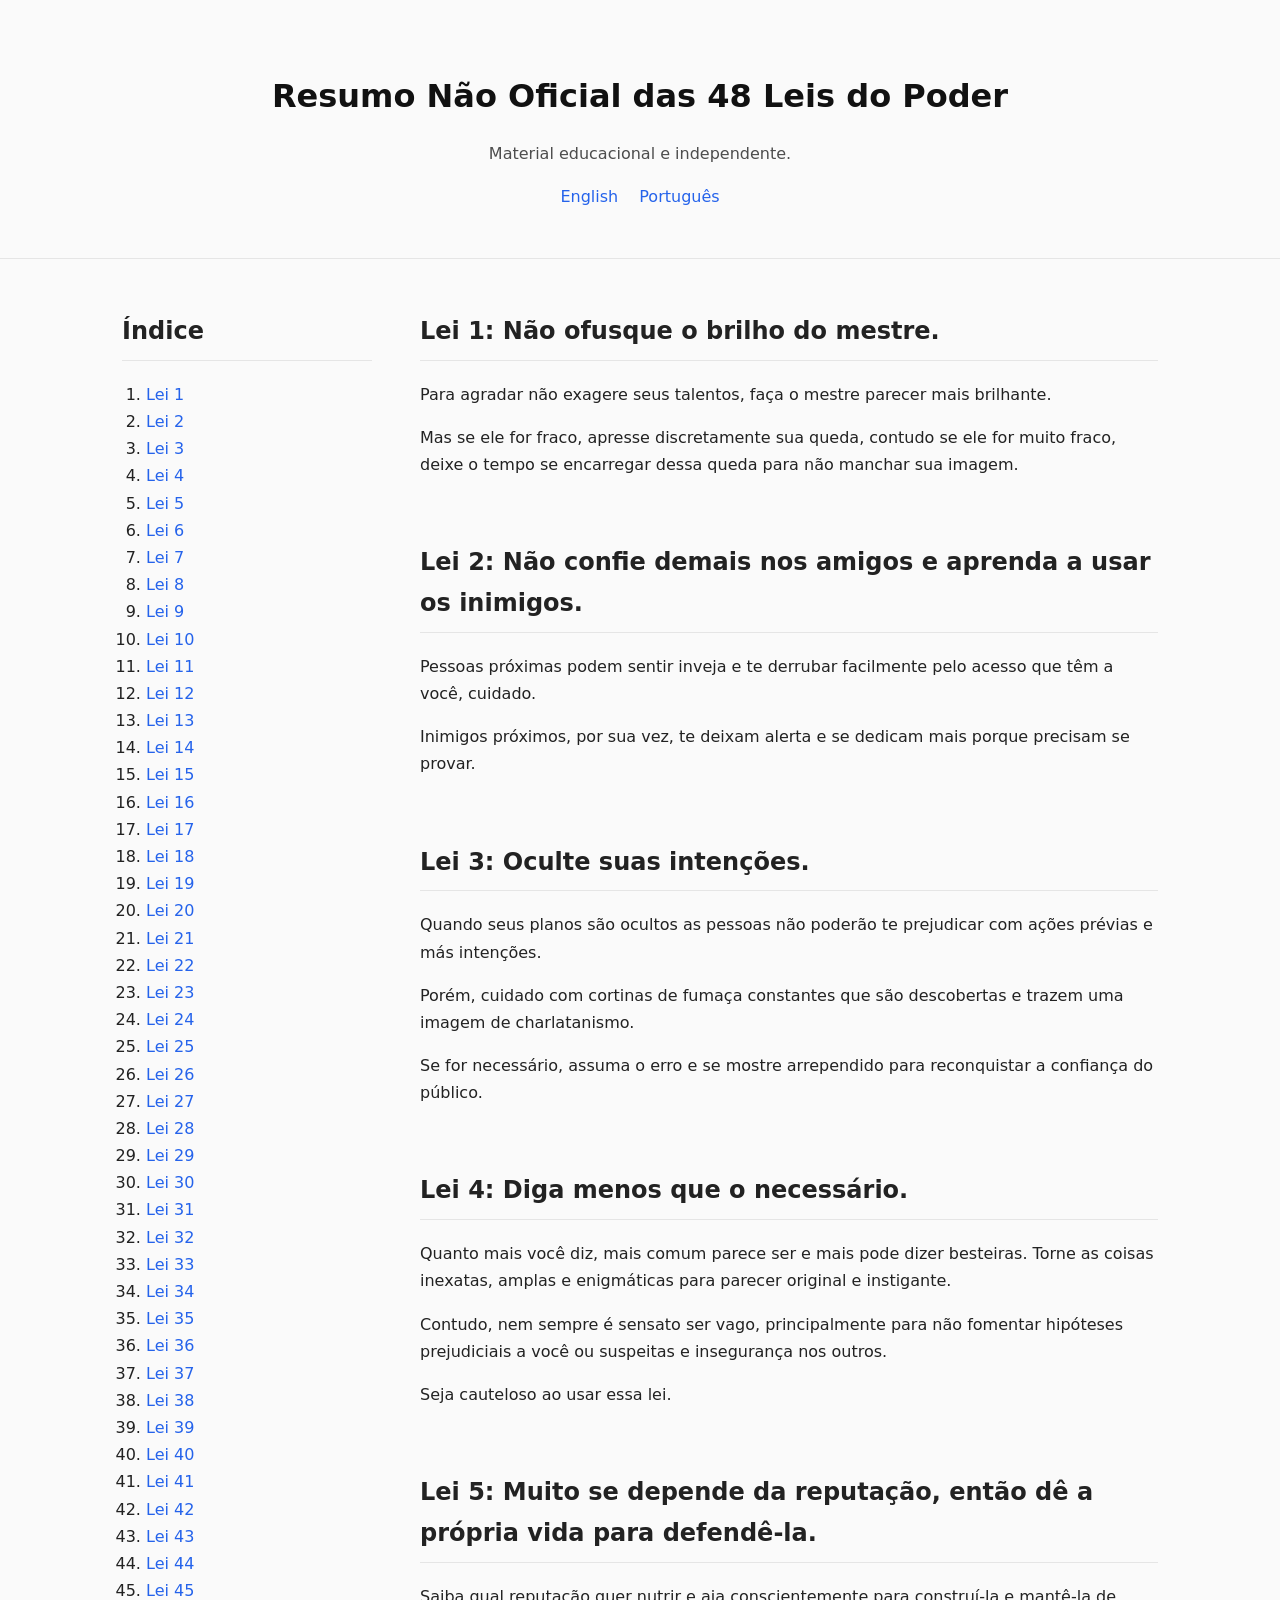
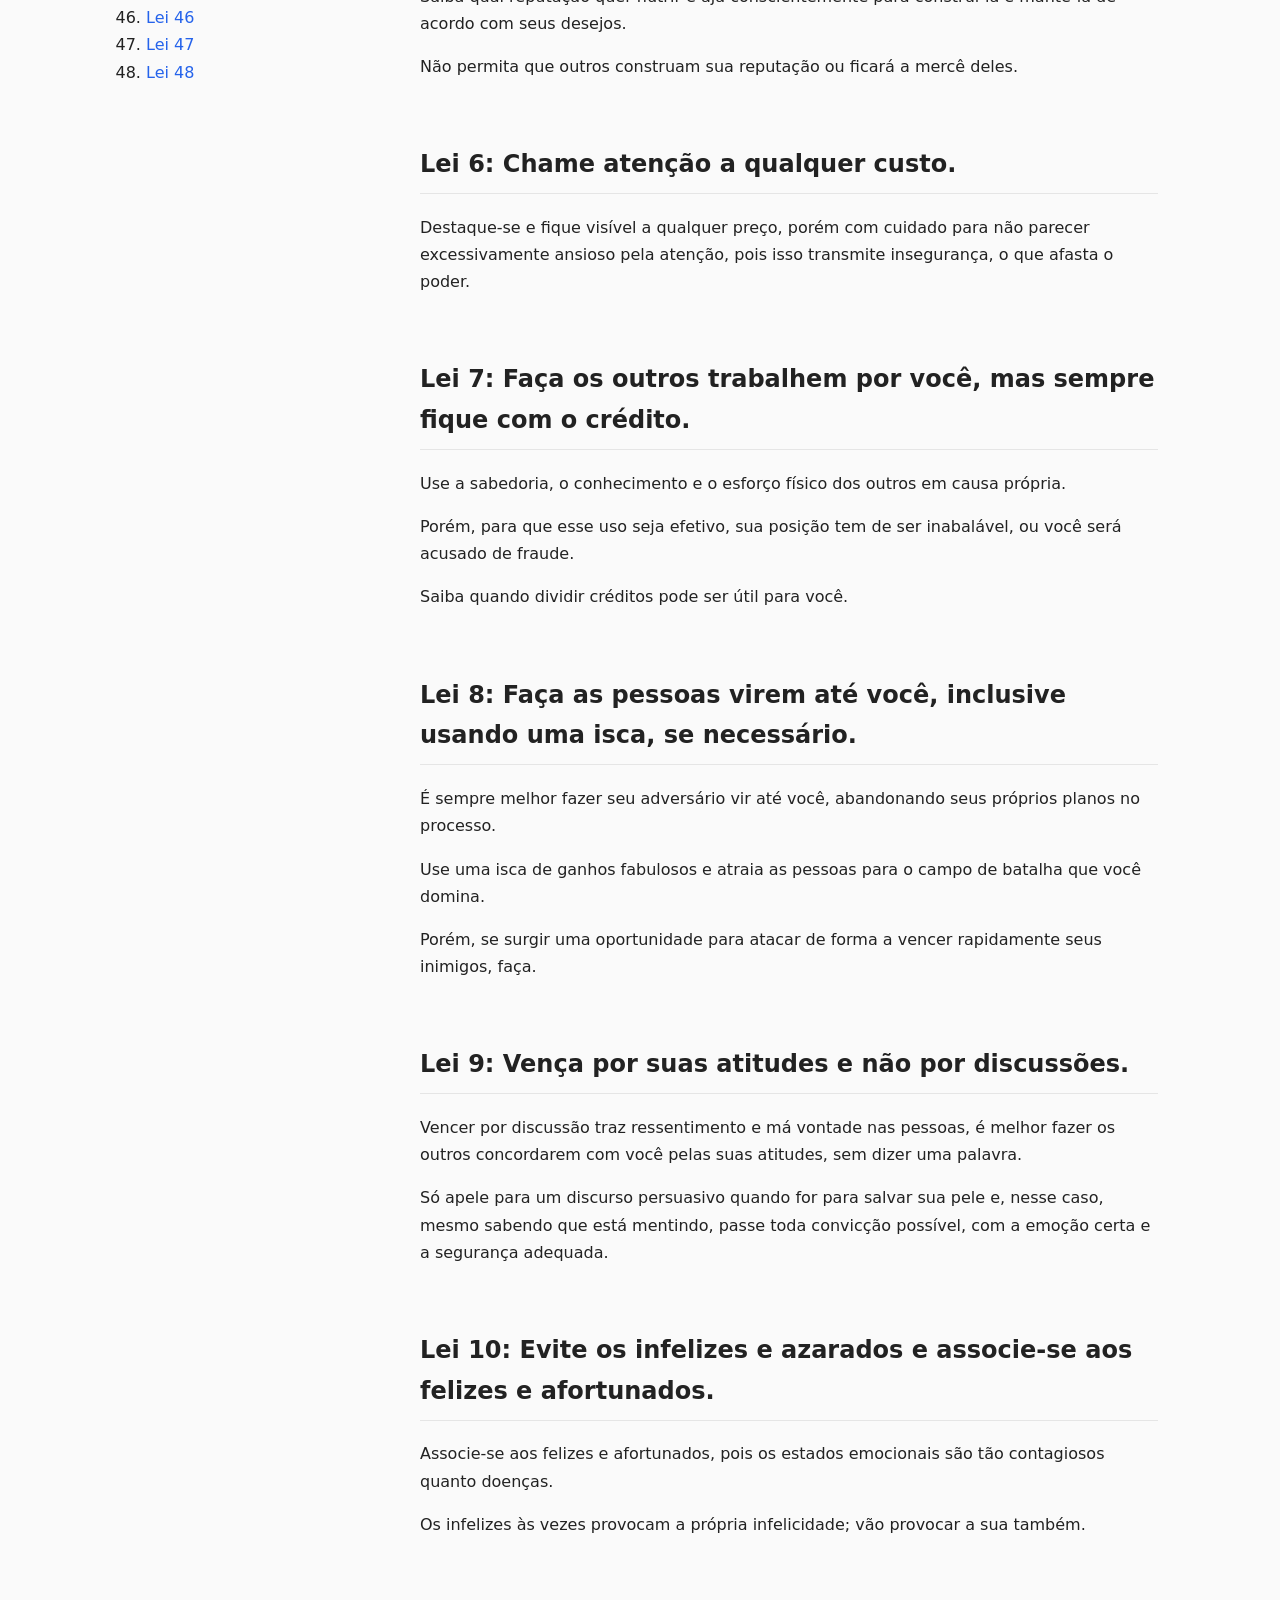
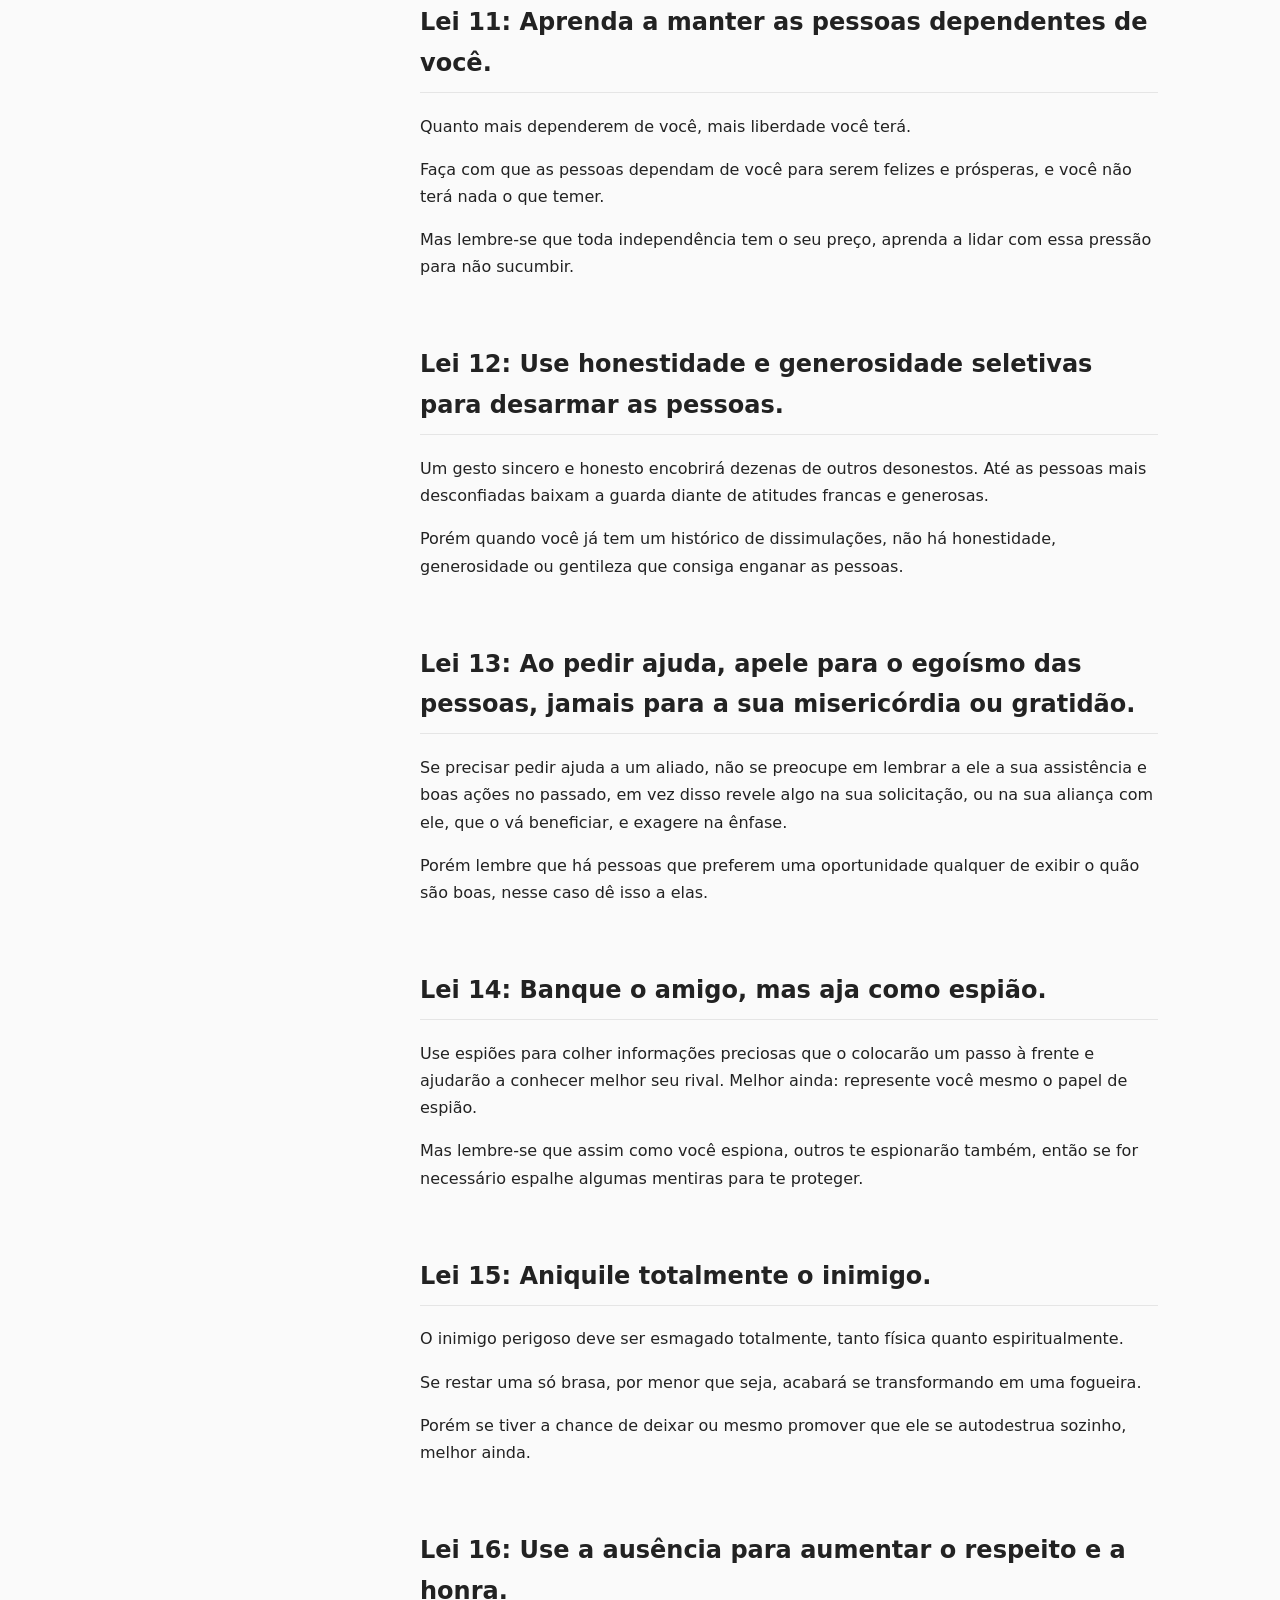
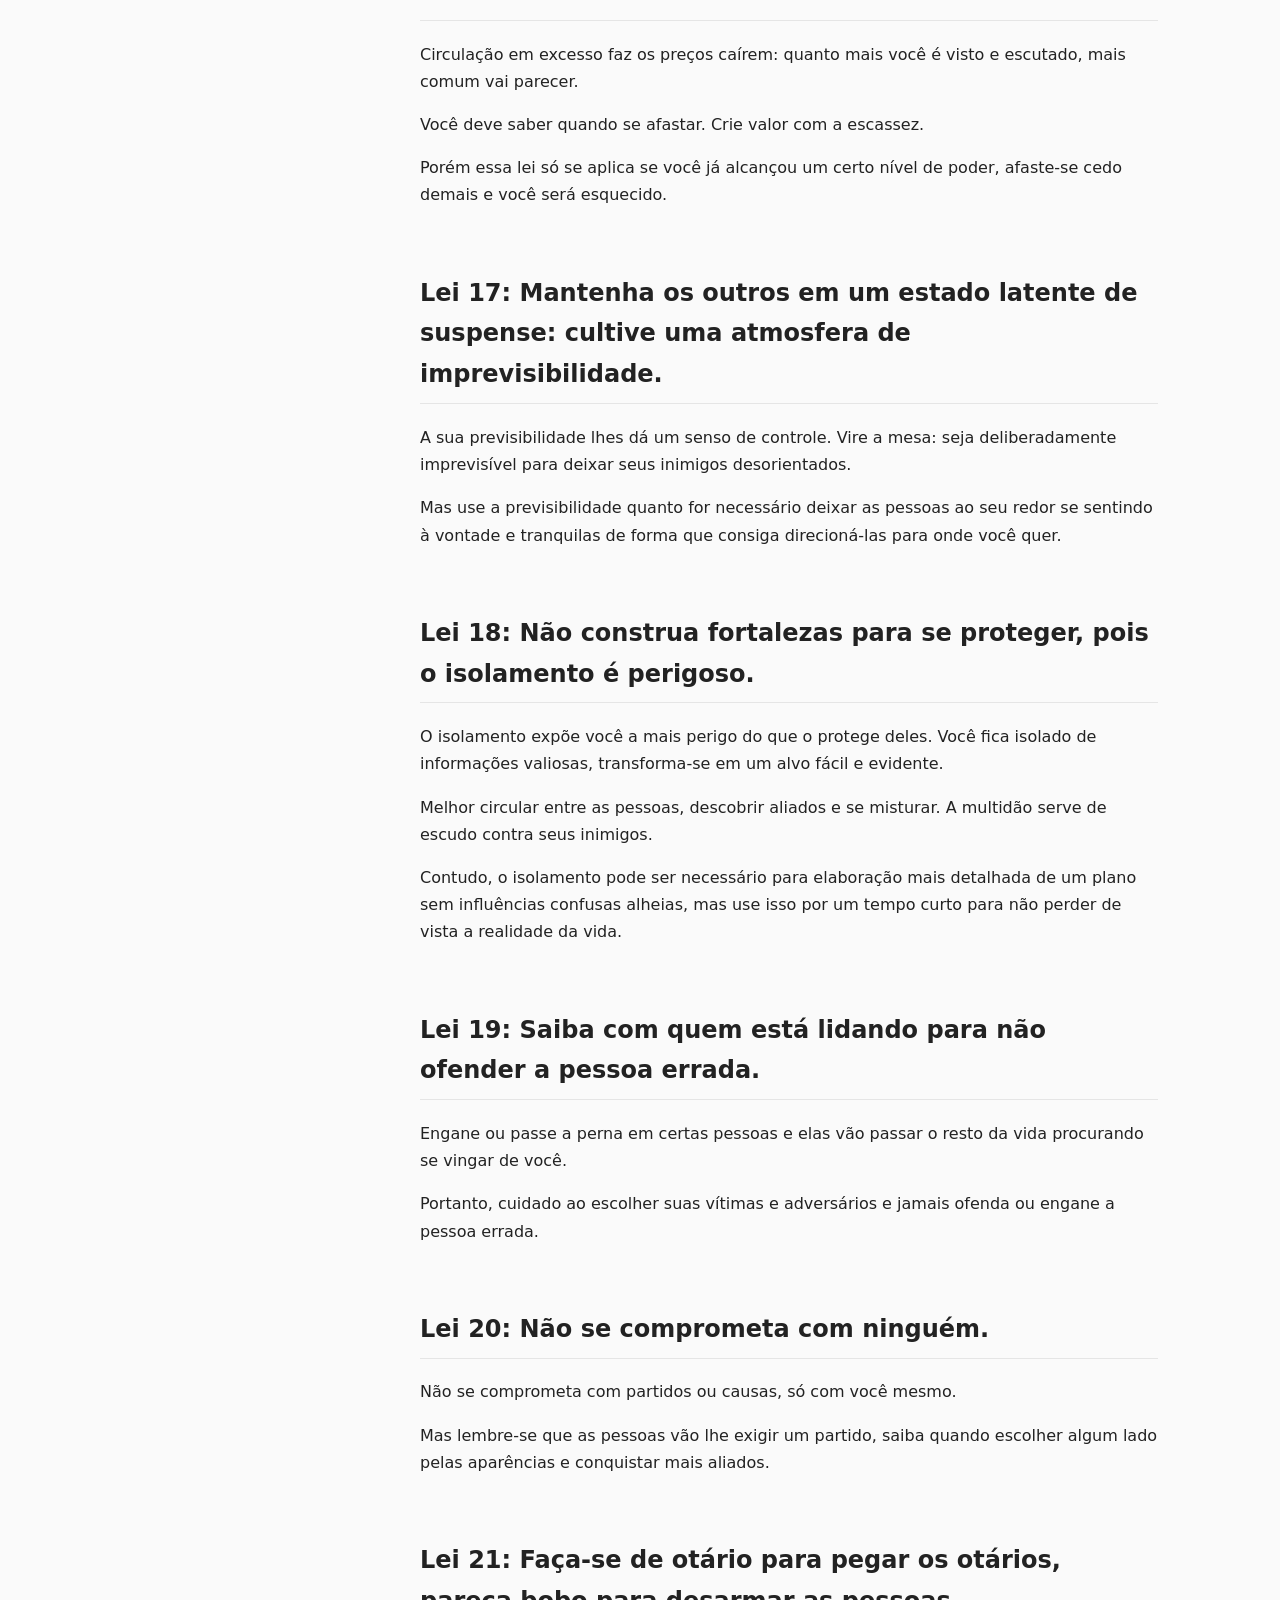
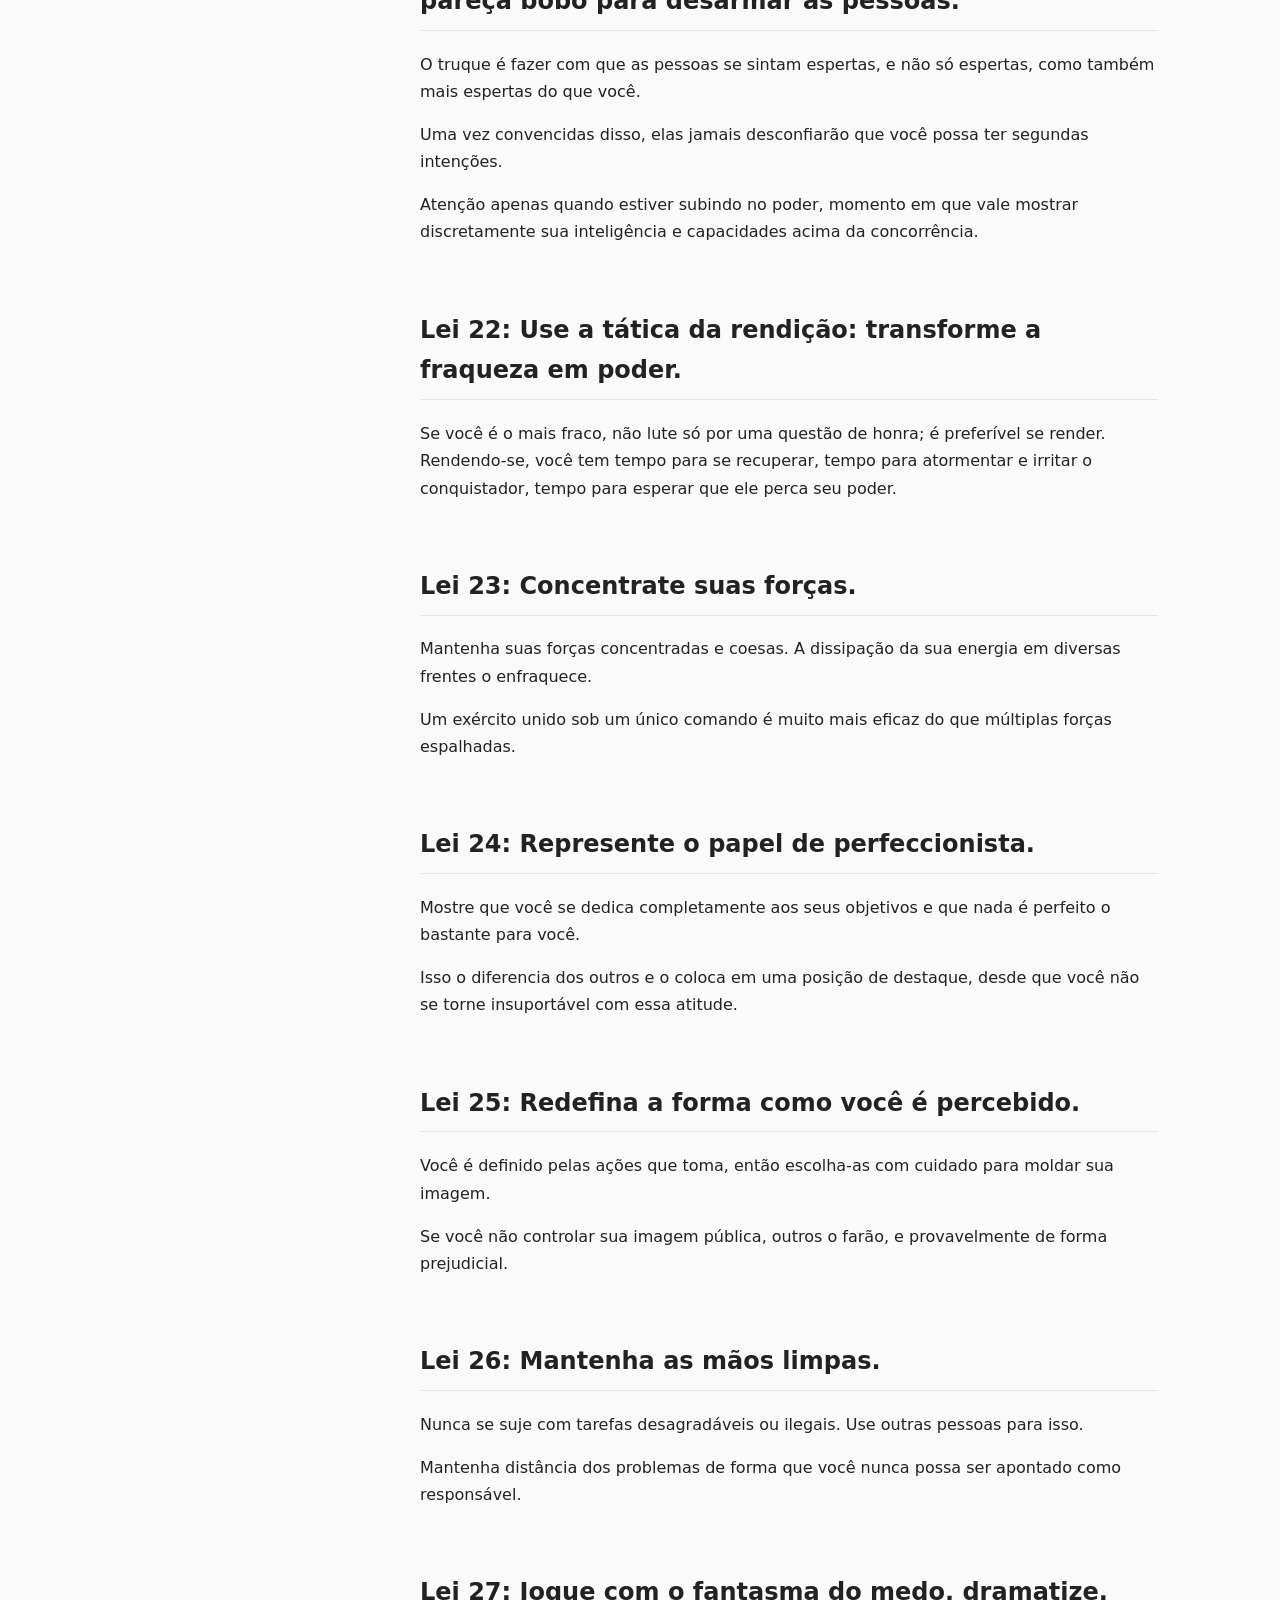
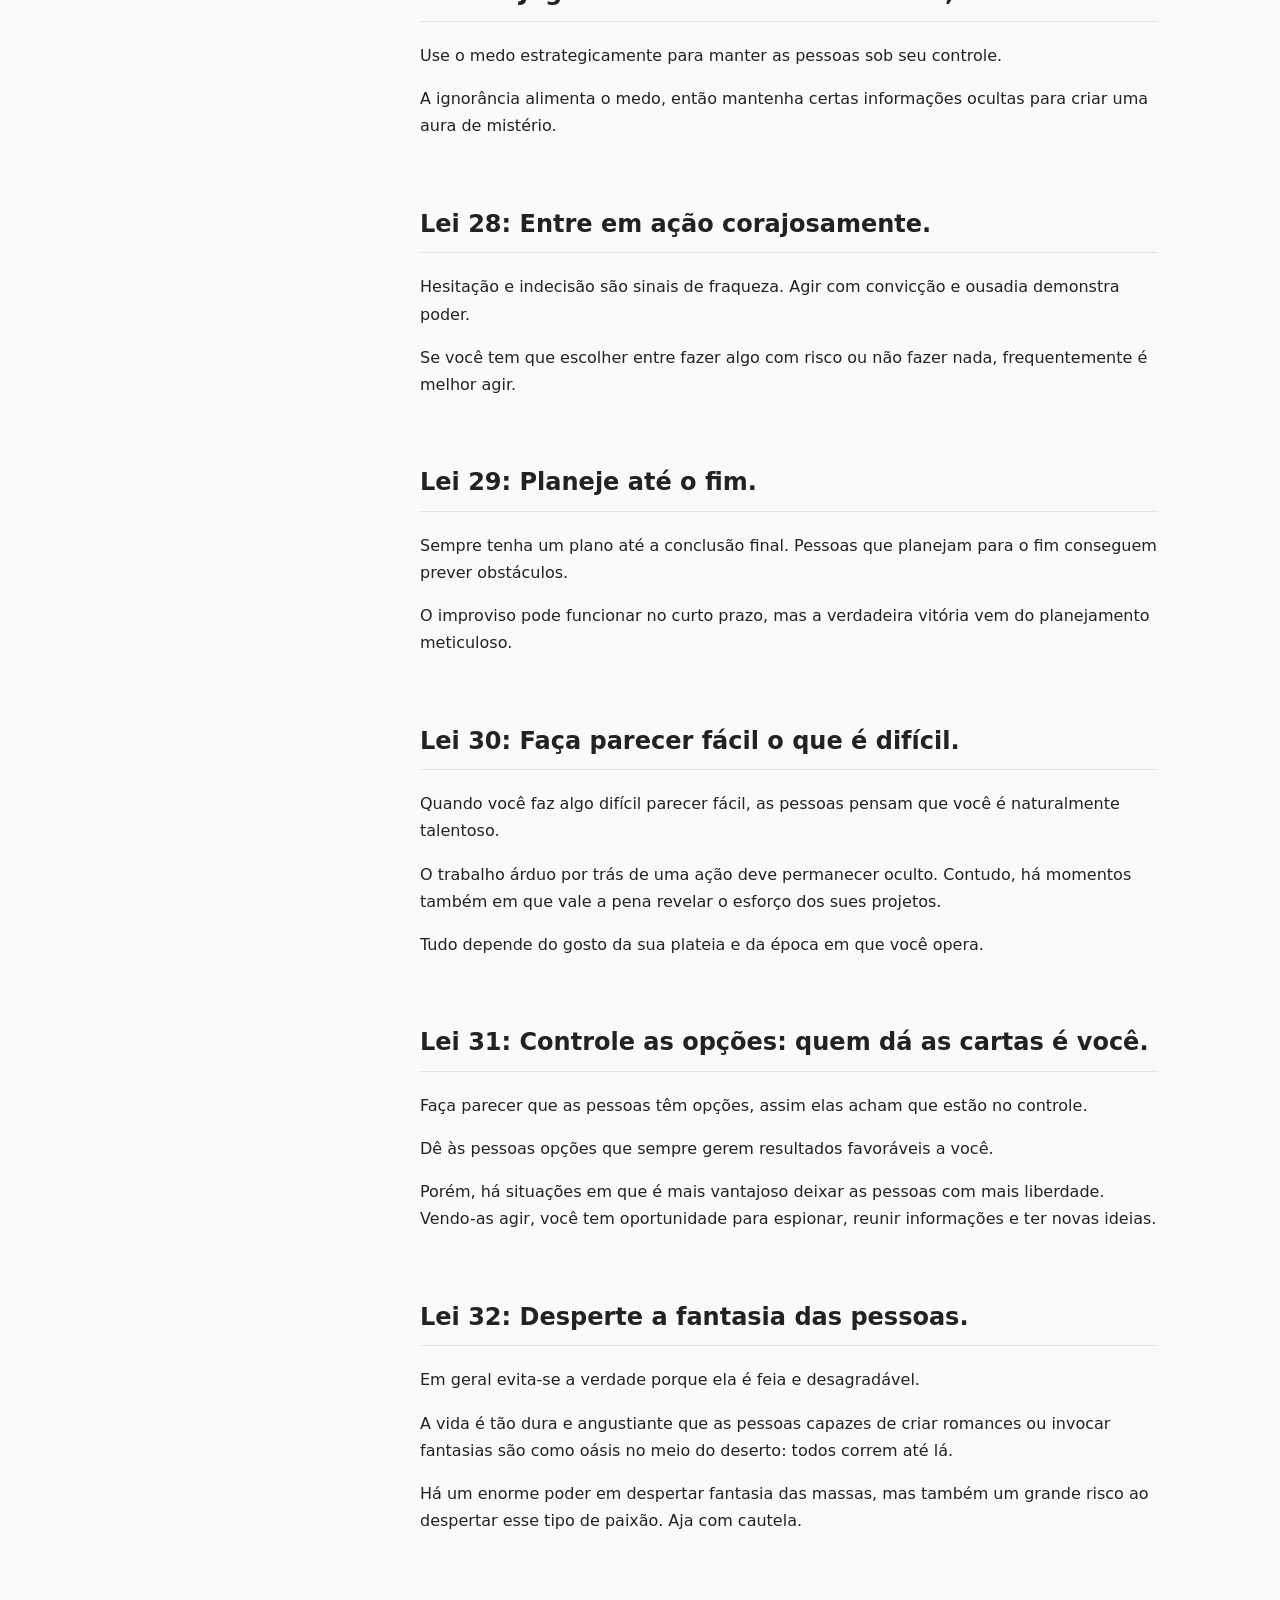
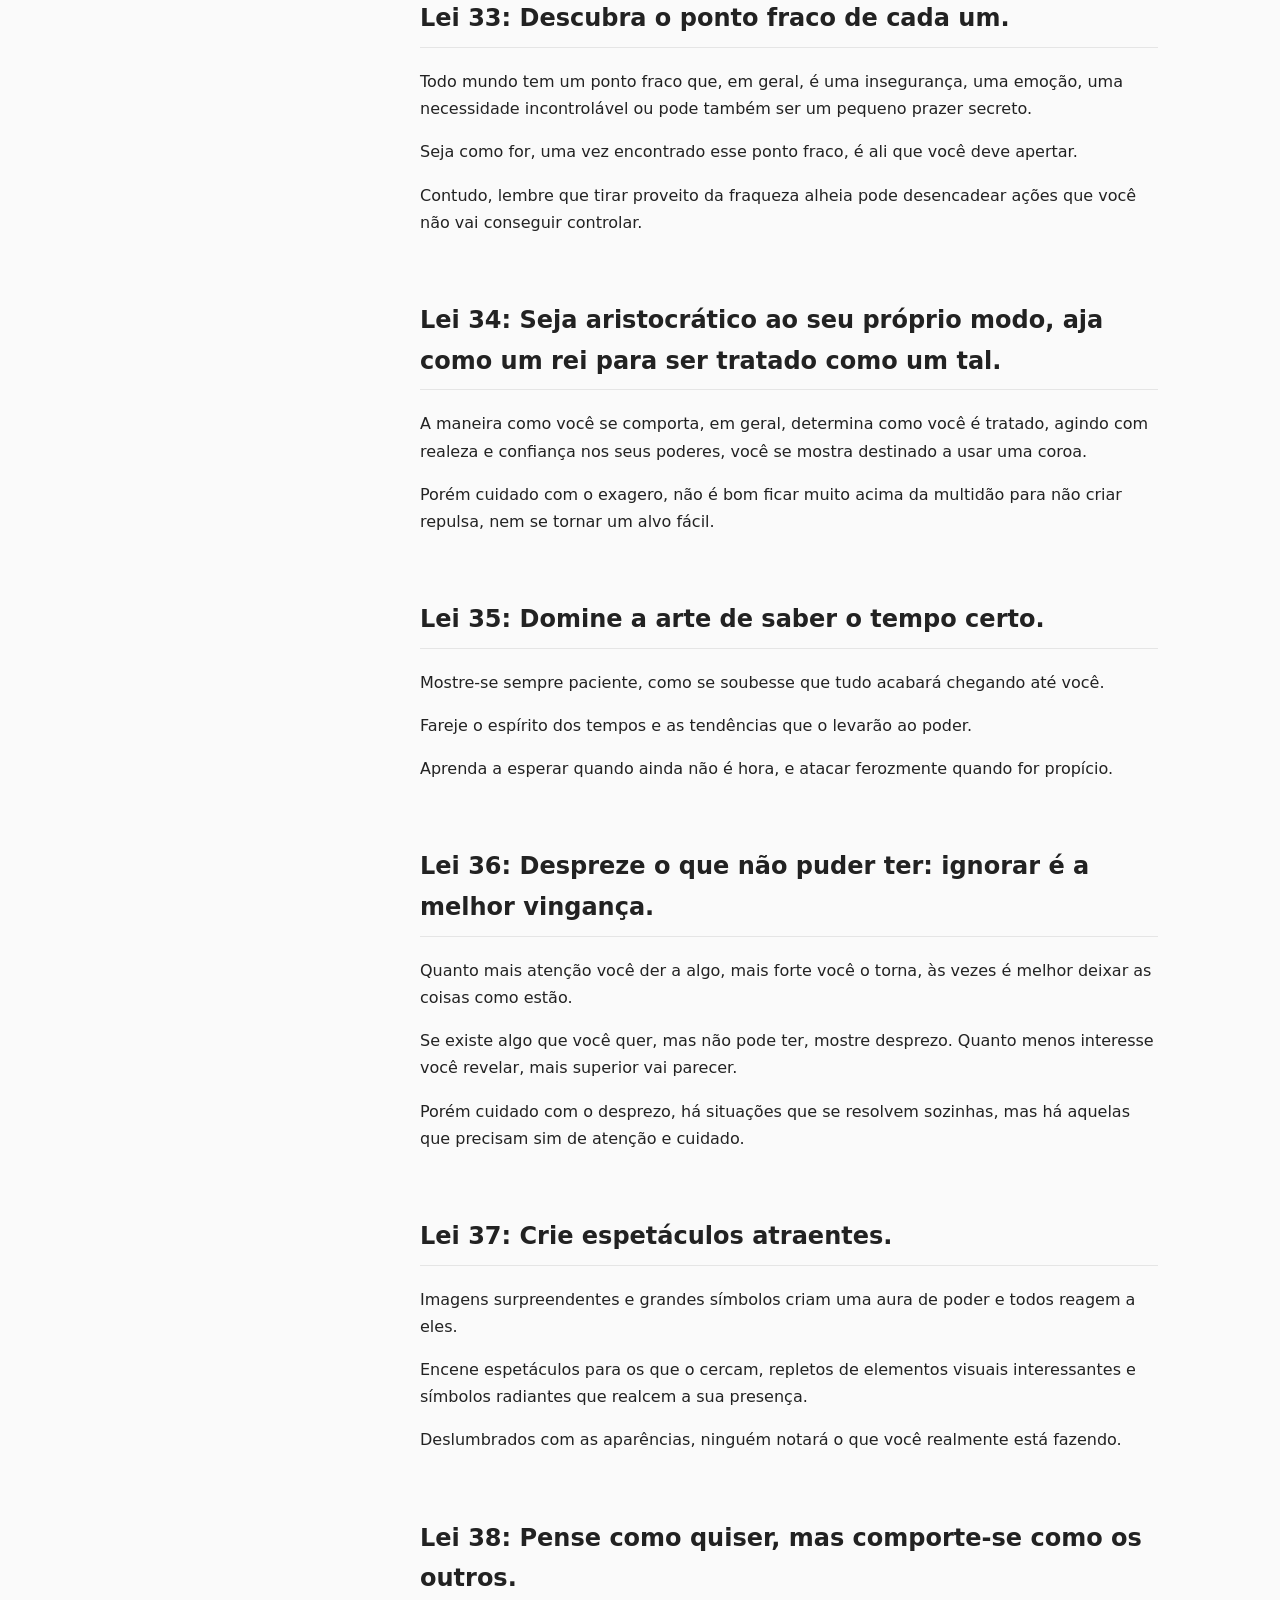
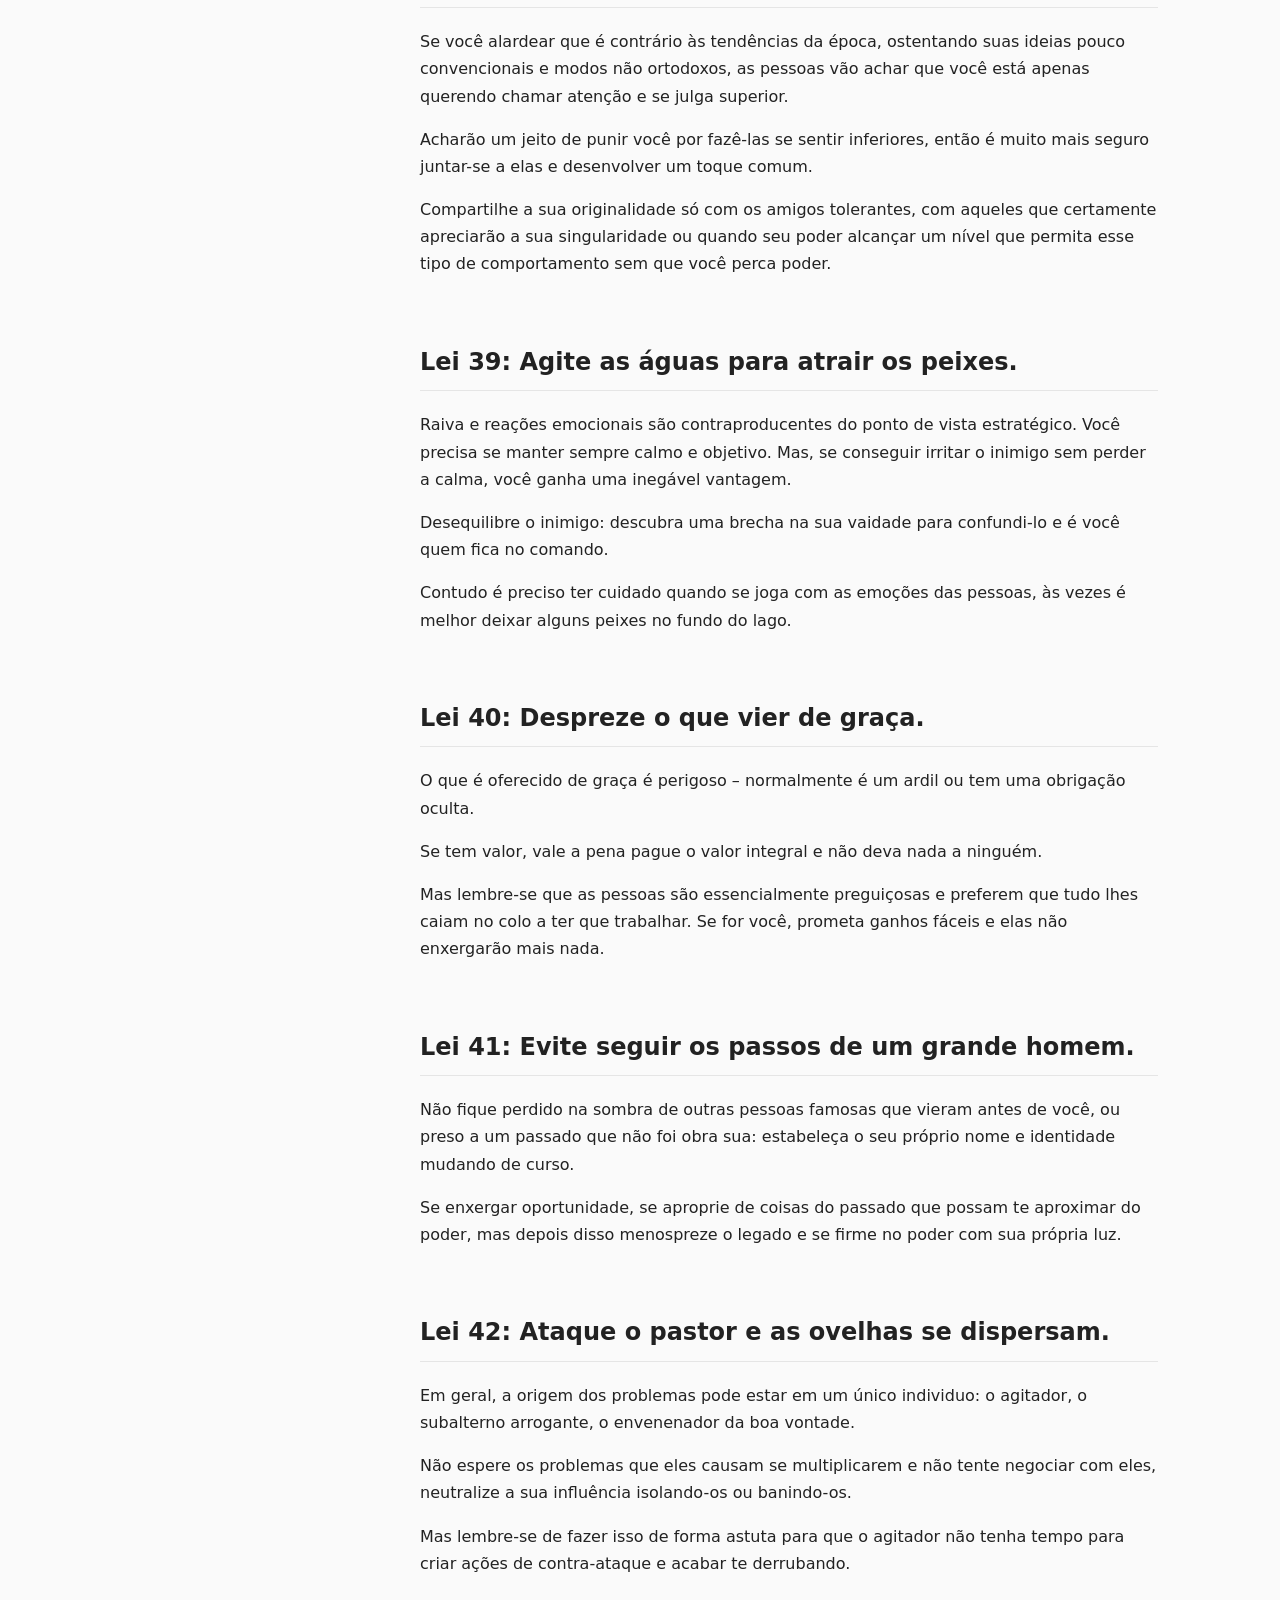
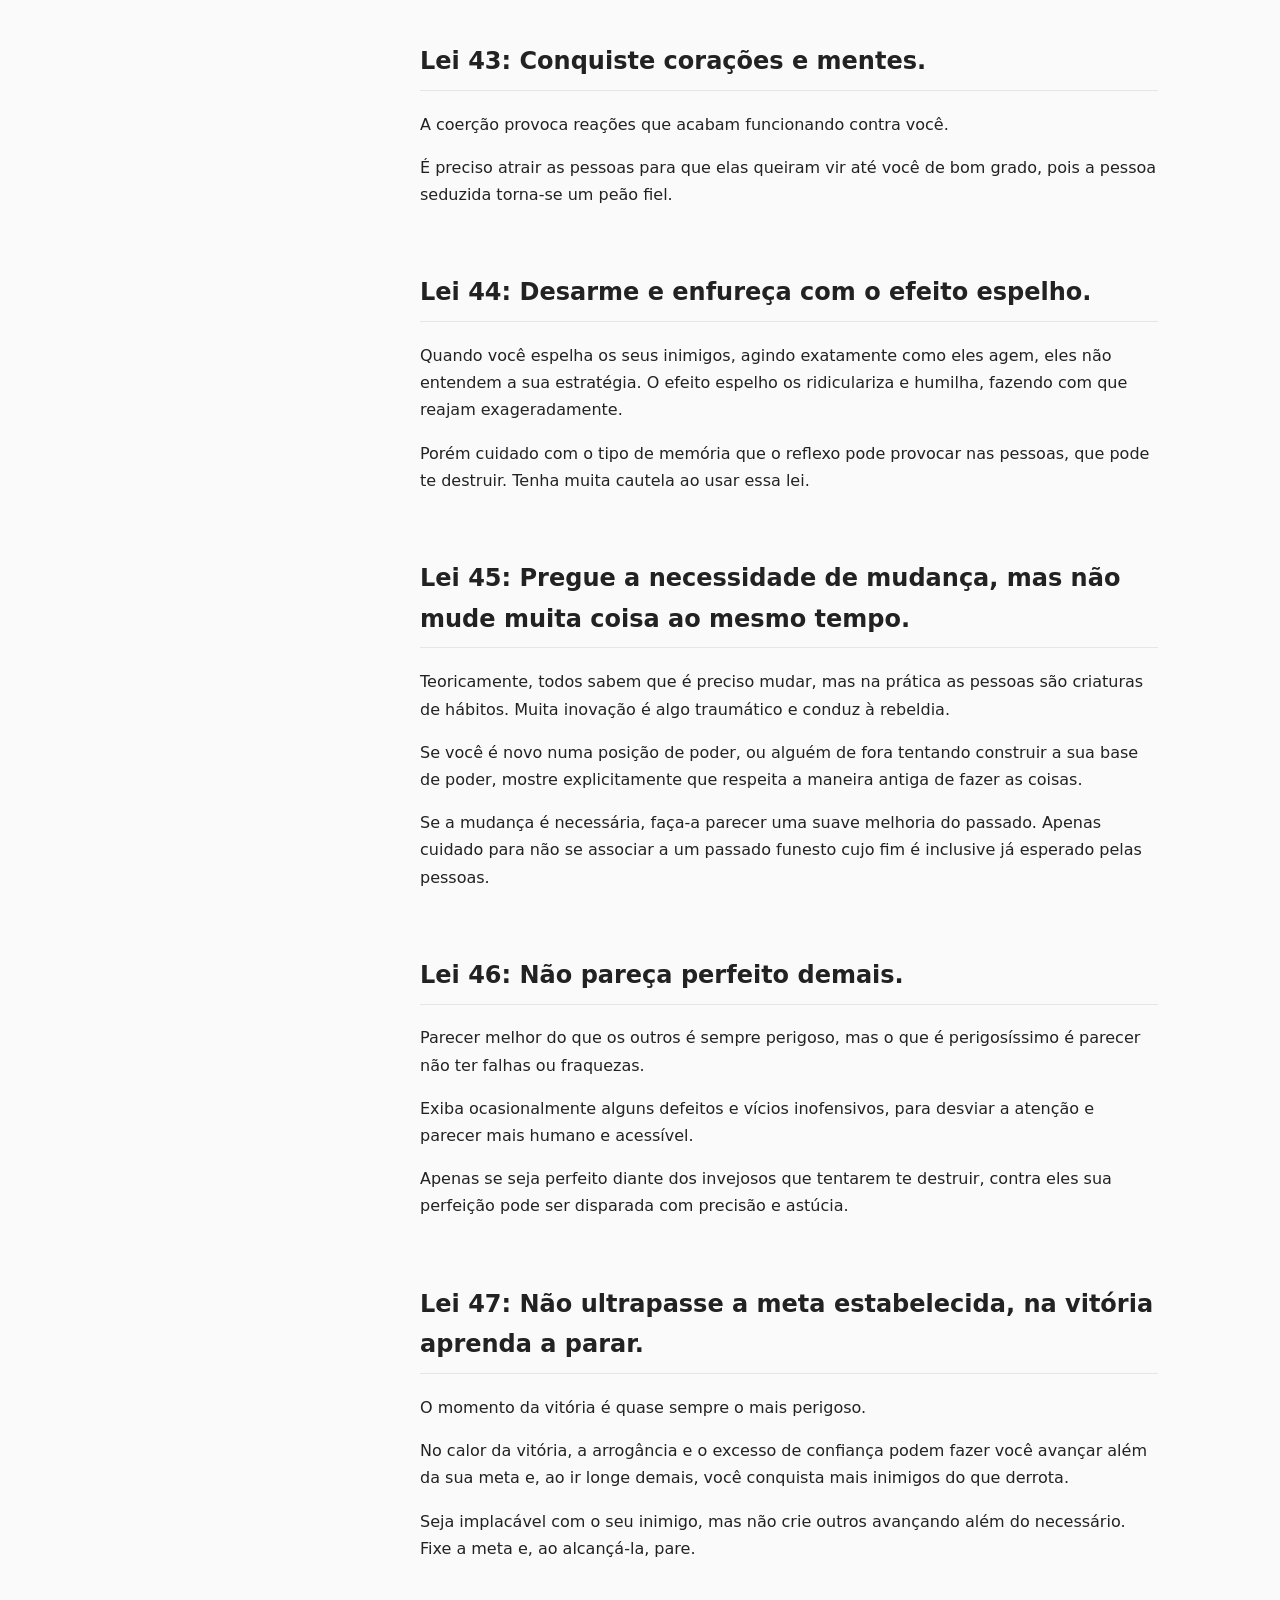
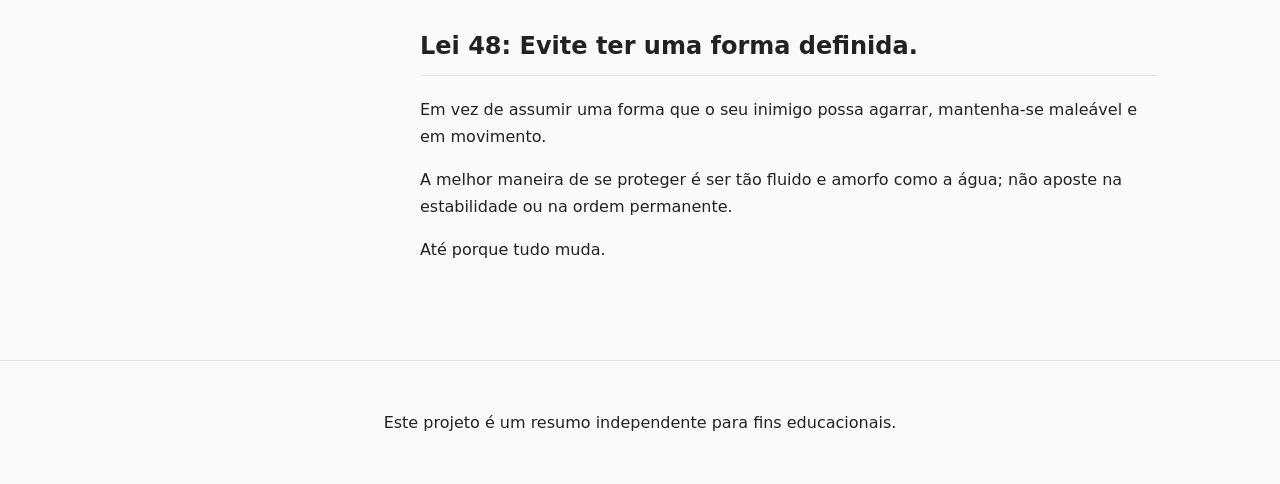
==== commit 27dd70eb: "Update language switch links in index.html" ====
--- a/index.html
+++ b/index.html
@@ -52,8 +52,8 @@
     </p>
 
     <nav class="language-switch">
-        <a href="/">English</a>
-        <a href="/pt-br/">Português</a>
+        <a href="index.html">English</a>
+        <a href="pt-br/index.html">Português</a>
     </nav>
 
 </header>
--- a/style.css
+++ b/style.css
@@ -1,59 +1,184 @@
 :root {
-    /* Cores suaves para não cansar a vista */
-    --bg-color: #fdfdfd;
-    --text-color: #2e2e2e;
-    --heading-color: #1a1a1a;
-    --accent-color: #3b82f6; /* Um azul discreto para links/detalhes */
-    
-    /* Regra de ouro: nunca use preto puro (#000) no fundo branco puro */
+
+    --bg: #fafafa;
+    --surface: #ffffff;
+
+    --text: #222;
+    --heading: #111;
+
+    --border: #e5e5e5;
+
+    --link: #2563eb;
+
+    --max-width: 75ch;
+}
+
+* {
+    box-sizing: border-box;
+}
+
+html {
+    scroll-behavior: smooth;
 }
 
 body {
-    font-family: 'Inter', -apple-system, BlinkMacSystemFont, "Segoe UI", Roboto, sans-serif;
-    line-height: 1.625; /* Espaçamento entre linhas ideal para leitura */
-    color: var(--text-color);
-    background-color: var(--bg-color);
-    max-width: 700px; /* Largura máxima para os olhos não "viajarem" muito */
-    margin: 0 auto;   /* Centraliza o conteúdo */
-    padding: 40px 20px;
-    text-rendering: optimizeLegibility;
+
+    margin: 0;
+
+    font-family:
+        Inter,
+        system-ui,
+        sans-serif;
+
+    background: var(--bg);
+
+    color: var(--text);
+
+    line-height: 1.7;
+}
+
+.skip-link {
+
+    position: absolute;
+
+    left: -9999px;
+}
+
+.skip-link:focus {
+
+    left: 1rem;
+    top: 1rem;
+}
+
+header {
+
+    text-align: center;
+
+    padding: 3rem 1rem;
+
+    border-bottom: 1px solid var(--border);
 }
 
 h1 {
-    font-size: 2.5rem;
-    color: var(--heading-color);
-    margin-bottom: 2rem;
-    border-bottom: 2px solid #eee;
-    padding-bottom: 10px;
+
+    margin-bottom: .5rem;
+
+    color: var(--heading);
+}
+
+.subtitle {
+
+    opacity: .8;
+}
+
+.language-switch {
+
+    margin-top: 1rem;
+}
+
+.language-switch a {
+
+    margin: 0 .5rem;
+}
+
+main {
+
+    max-width: 1100px;
+
+    margin: auto;
+
+    padding: 2rem;
+
+    display: grid;
+
+    grid-template-columns:
+        250px
+        1fr;
+
+    gap: 3rem;
+}
+
+.toc {
+
+    position: sticky;
+
+    top: 1rem;
+
+    align-self: start;
+}
+
+.toc ol {
+
+    padding-left: 1.5rem;
+}
+
+article {
+
+    max-width: var(--max-width);
+}
+
+section {
+
+    scroll-margin-top: 2rem;
+
+    margin-bottom: 4rem;
 }
 
 h2 {
-    font-size: 1.8rem;
-    color: var(--heading-color);
-    margin-top: 3rem; /* Espaço maior antes do subtítulo para separar seções */
-    margin-bottom: 1rem;
+
+    border-bottom:
+        1px solid var(--border);
+
+    padding-bottom: .5rem;
 }
 
-p {
-    margin-bottom: 1.5rem; /* Espaço entre parágrafos */
-    font-size: 1.125rem;    /* Tamanho de fonte confortável (18px) */
+a {
+
+    color: var(--link);
+
+    text-decoration: none;
 }
 
-/* Estilo para listas, caso tenha no seu texto */
-ul, ol {
-    margin-bottom: 1.5rem;
-    padding-left: 1.5rem;
+a:hover {
+
+    text-decoration: underline;
 }
 
-li {
-    margin-bottom: 0.5rem;
+footer {
+
+    text-align: center;
+
+    padding: 2rem;
+
+    border-top:
+        1px solid var(--border);
 }
 
-/* Responsividade básica */
-@media (max-width: 600px) {
-    body {
-        font-size: 16px;
-        padding: 20px;
+@media (max-width: 800px) {
+
+    main {
+
+        grid-template-columns: 1fr;
+    }
+
+    .toc {
+
+        position: static;
     }
 }
 
+@media (prefers-color-scheme: dark) {
+
+    :root {
+
+        --bg: #121212;
+
+        --surface: #181818;
+
+        --text: #e6e6e6;
+
+        --heading: #ffffff;
+
+        --border: #333;
+    }
+}
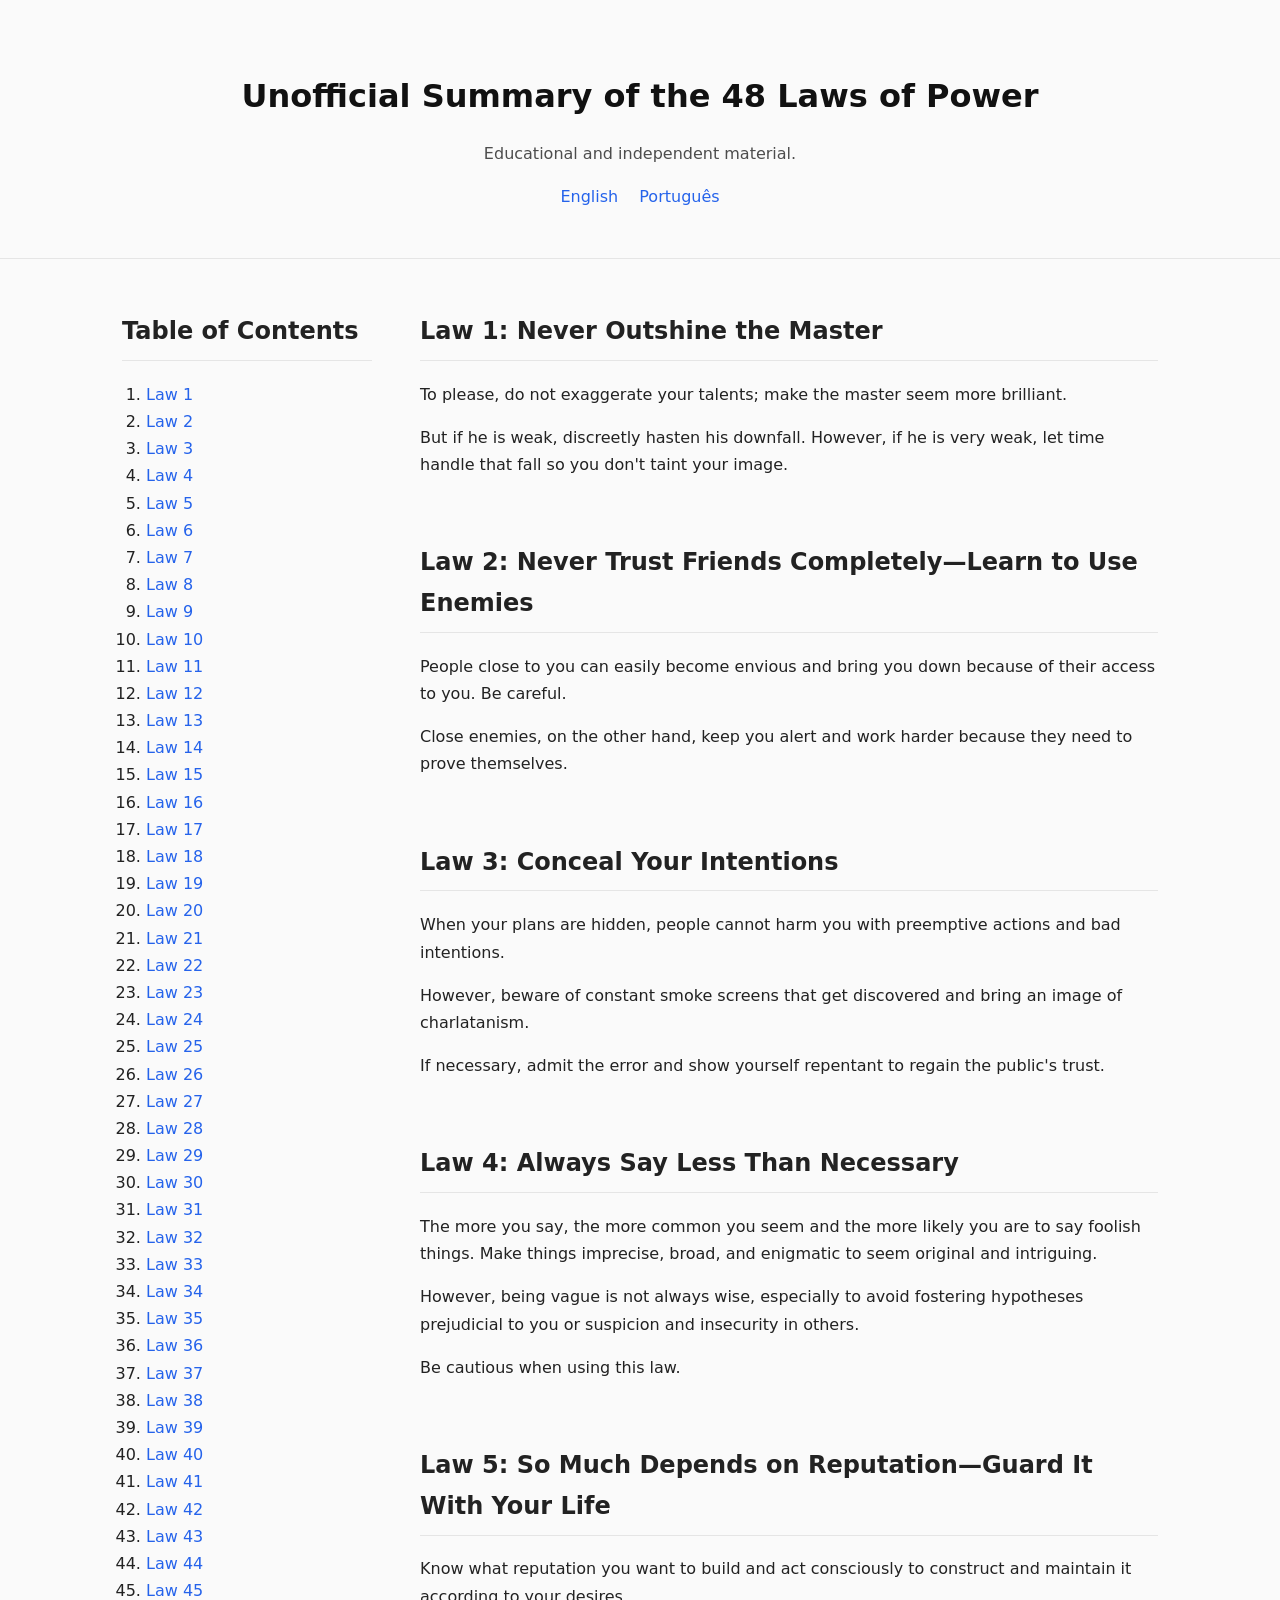
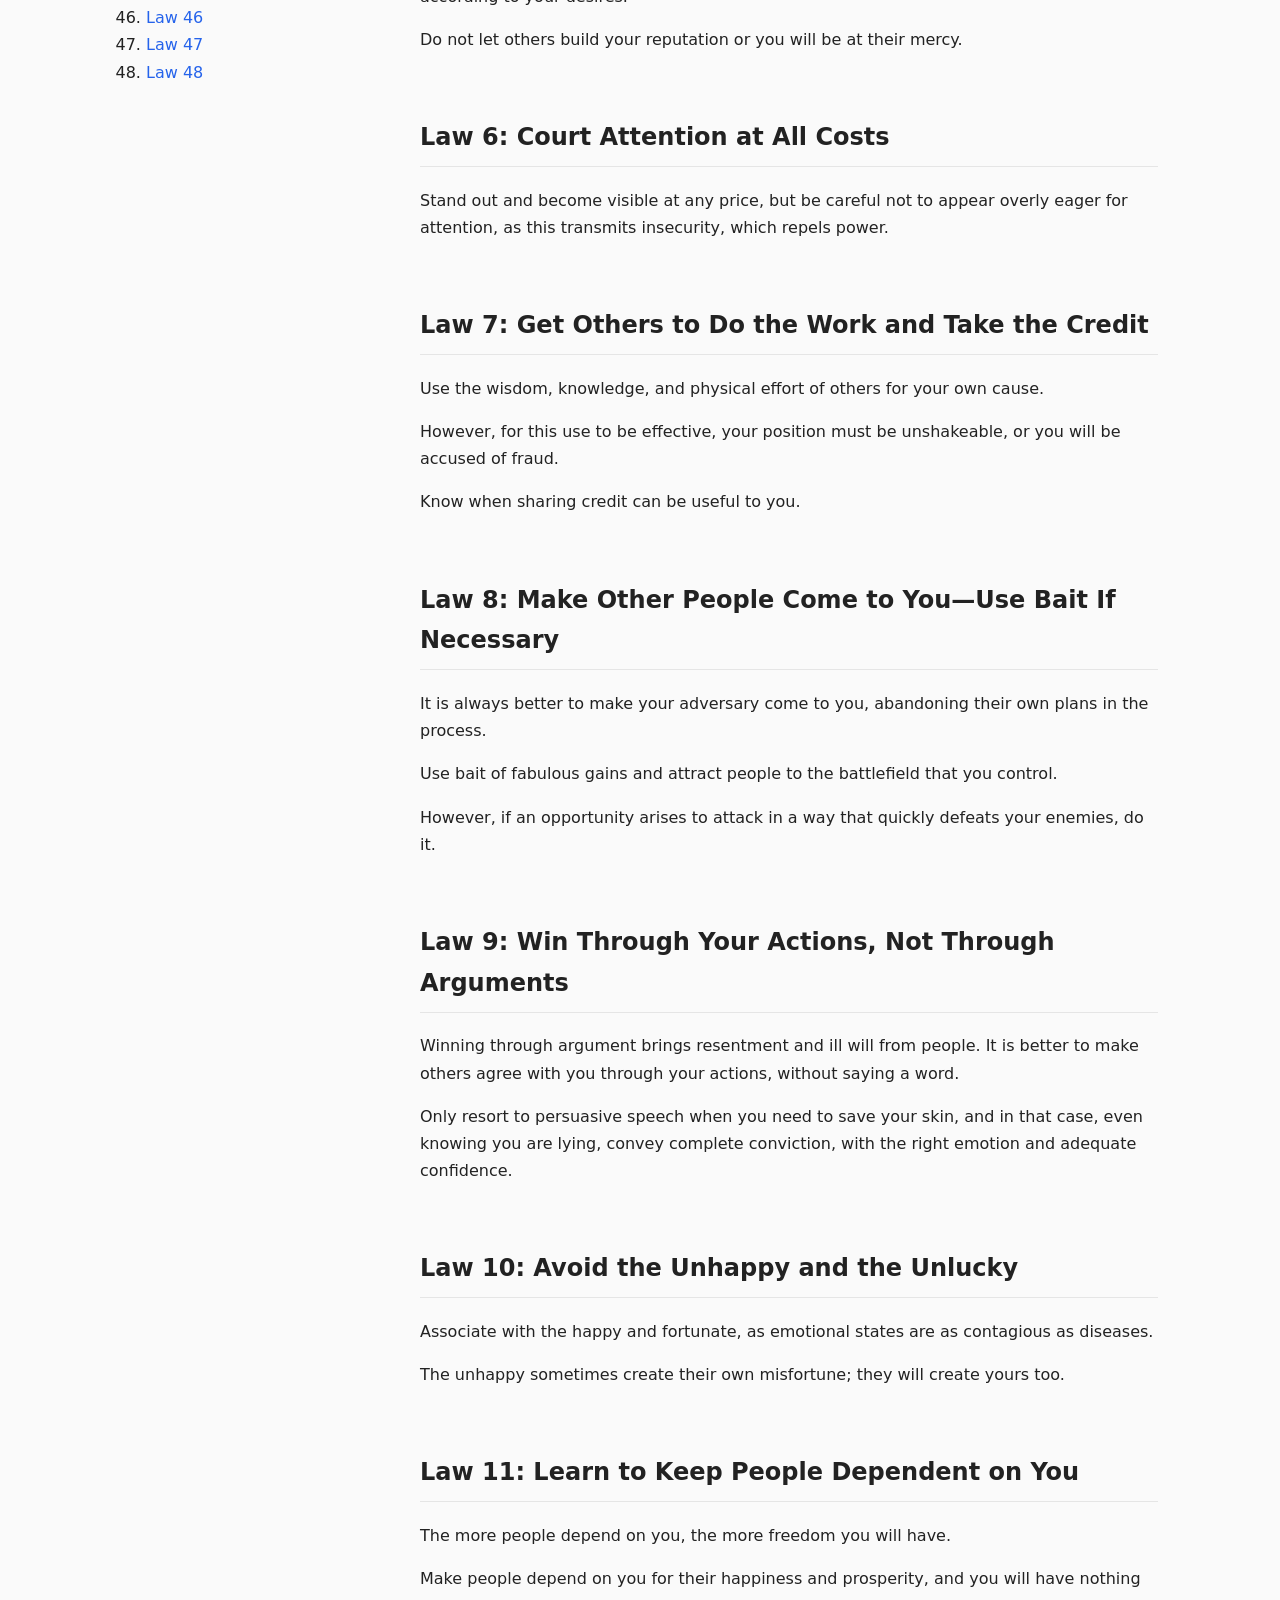
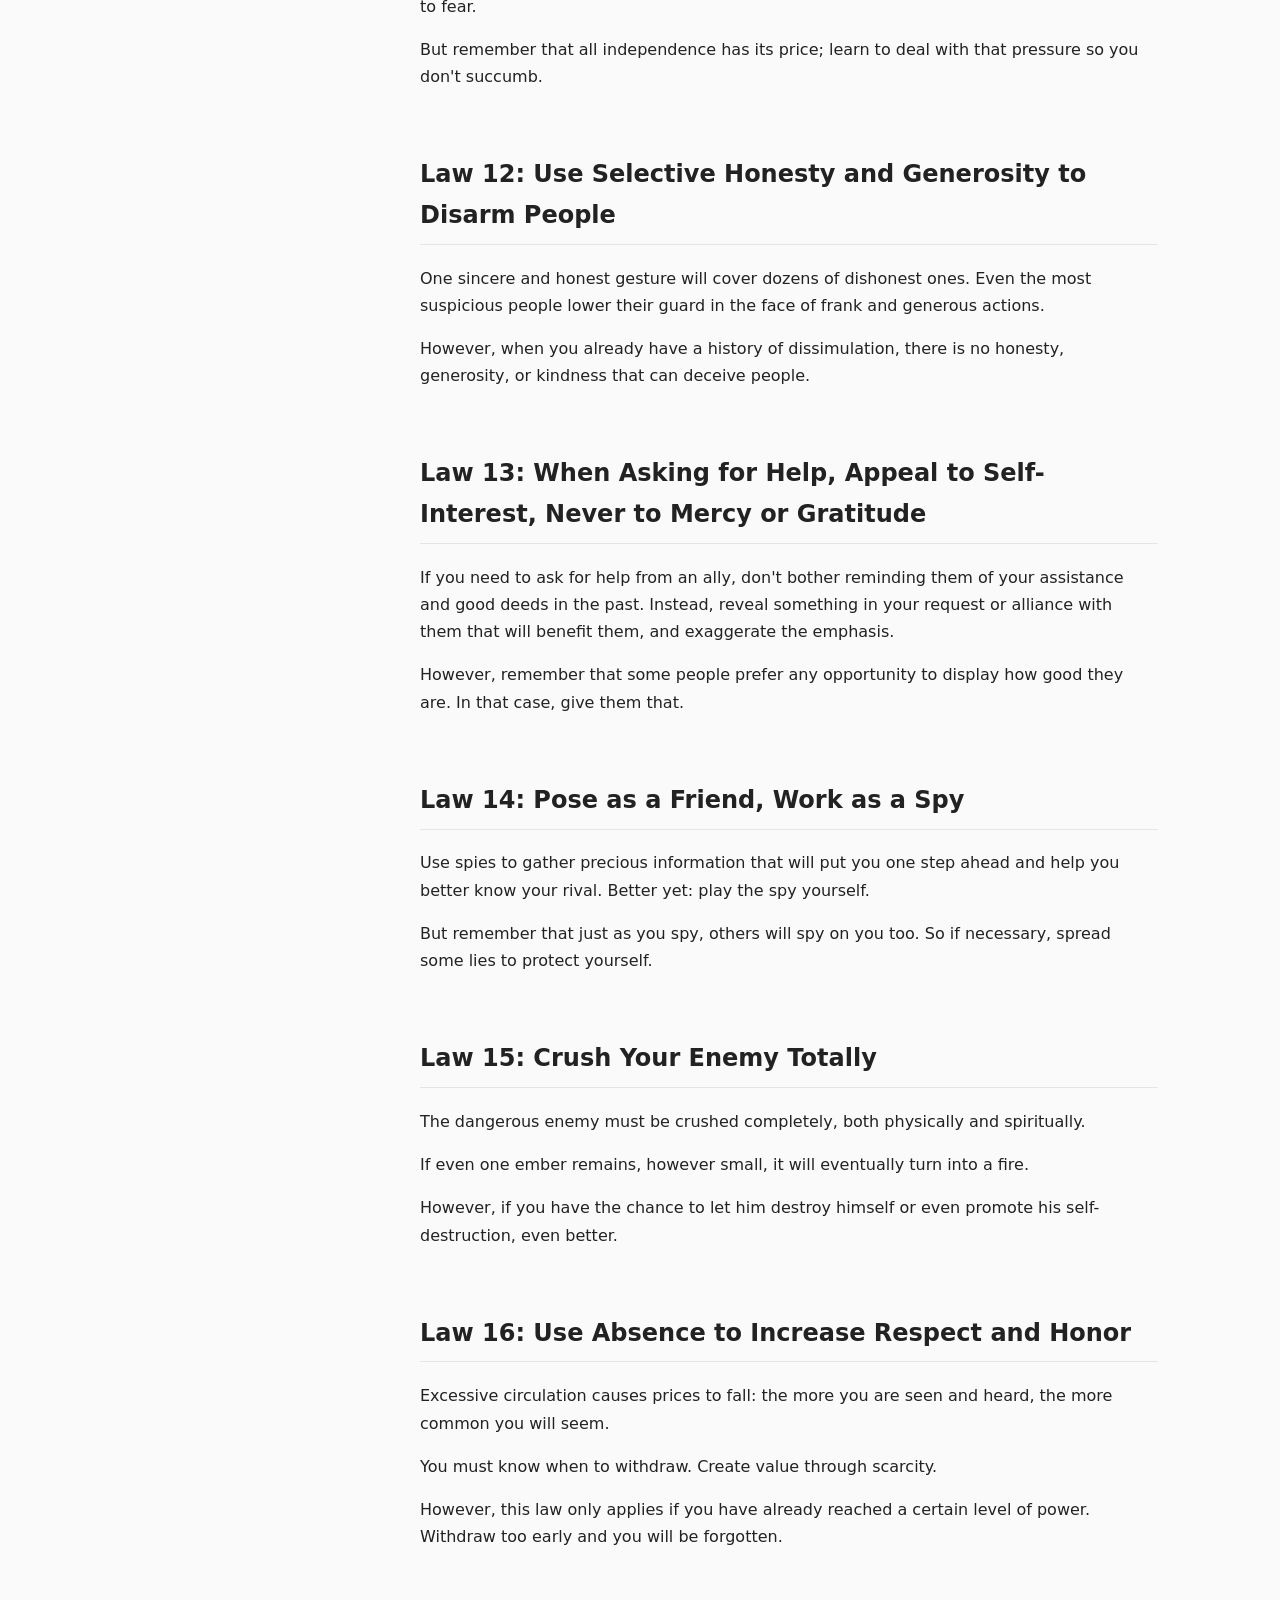
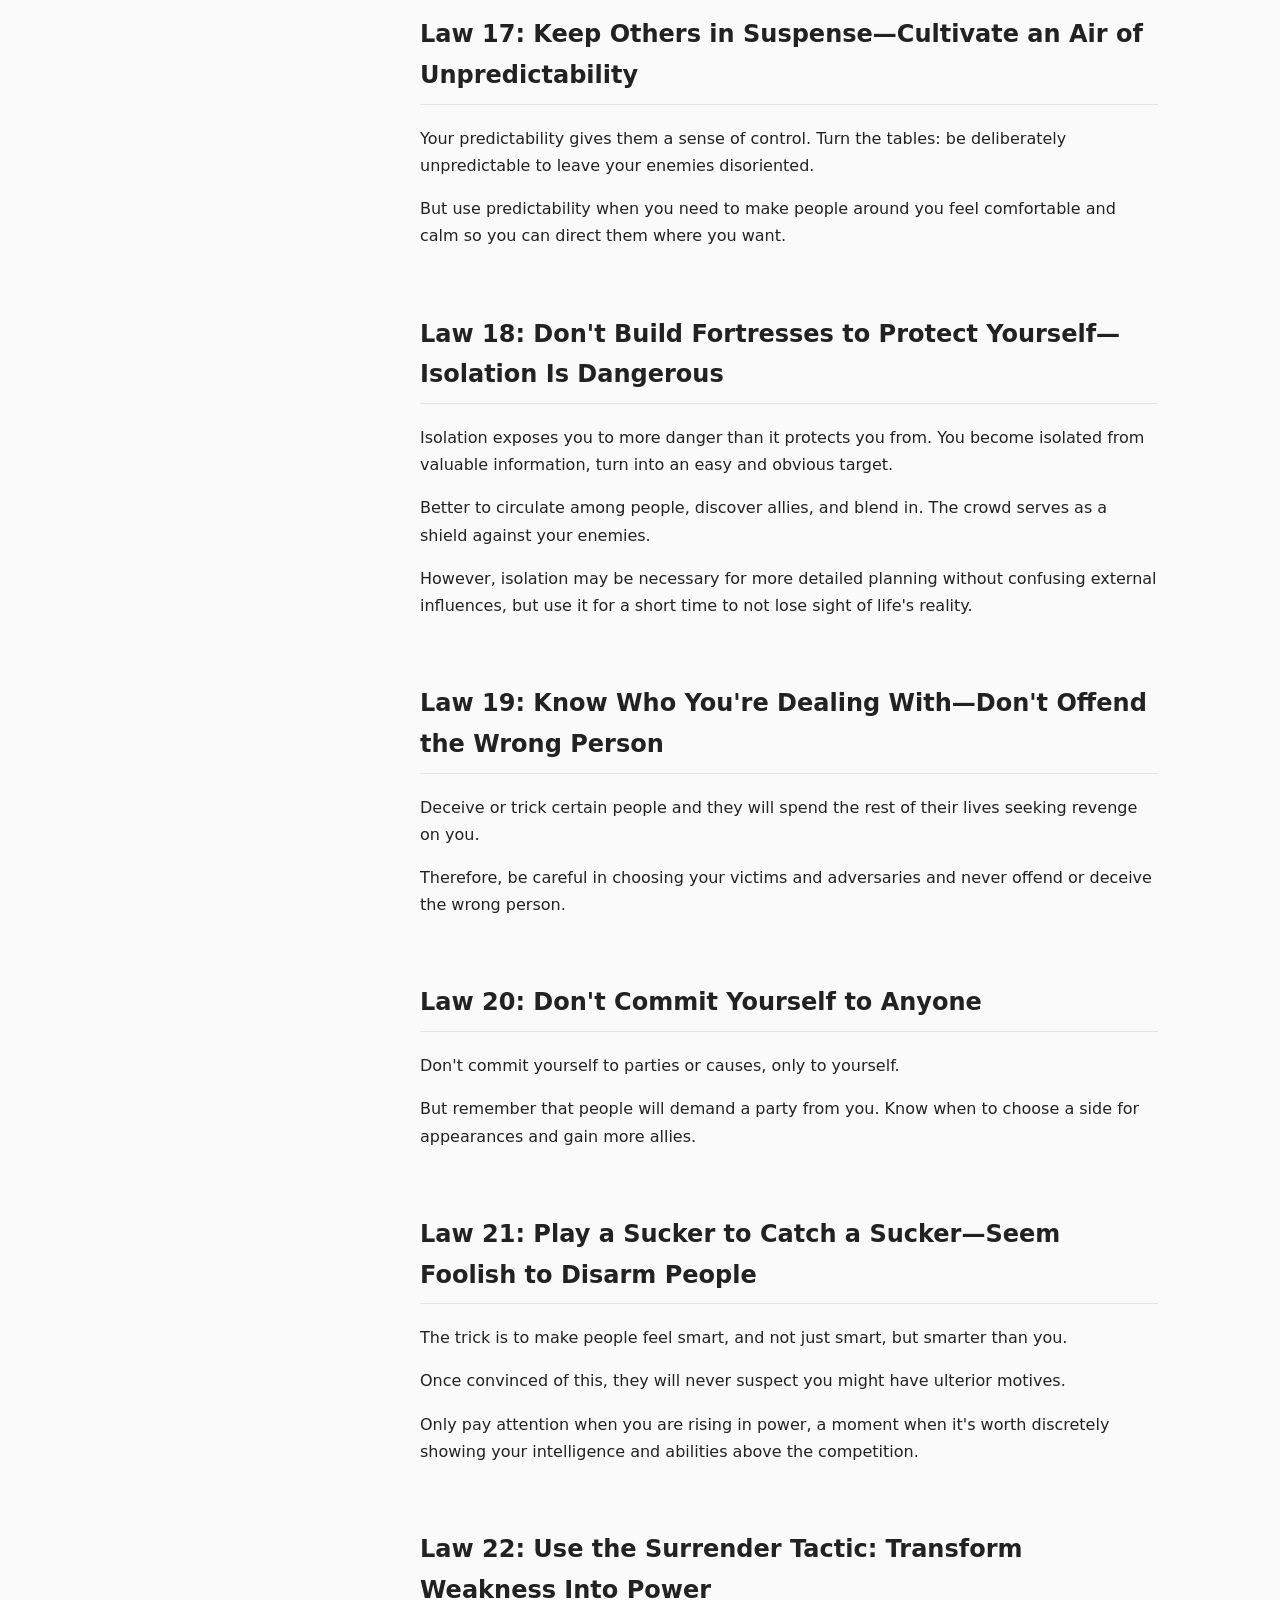
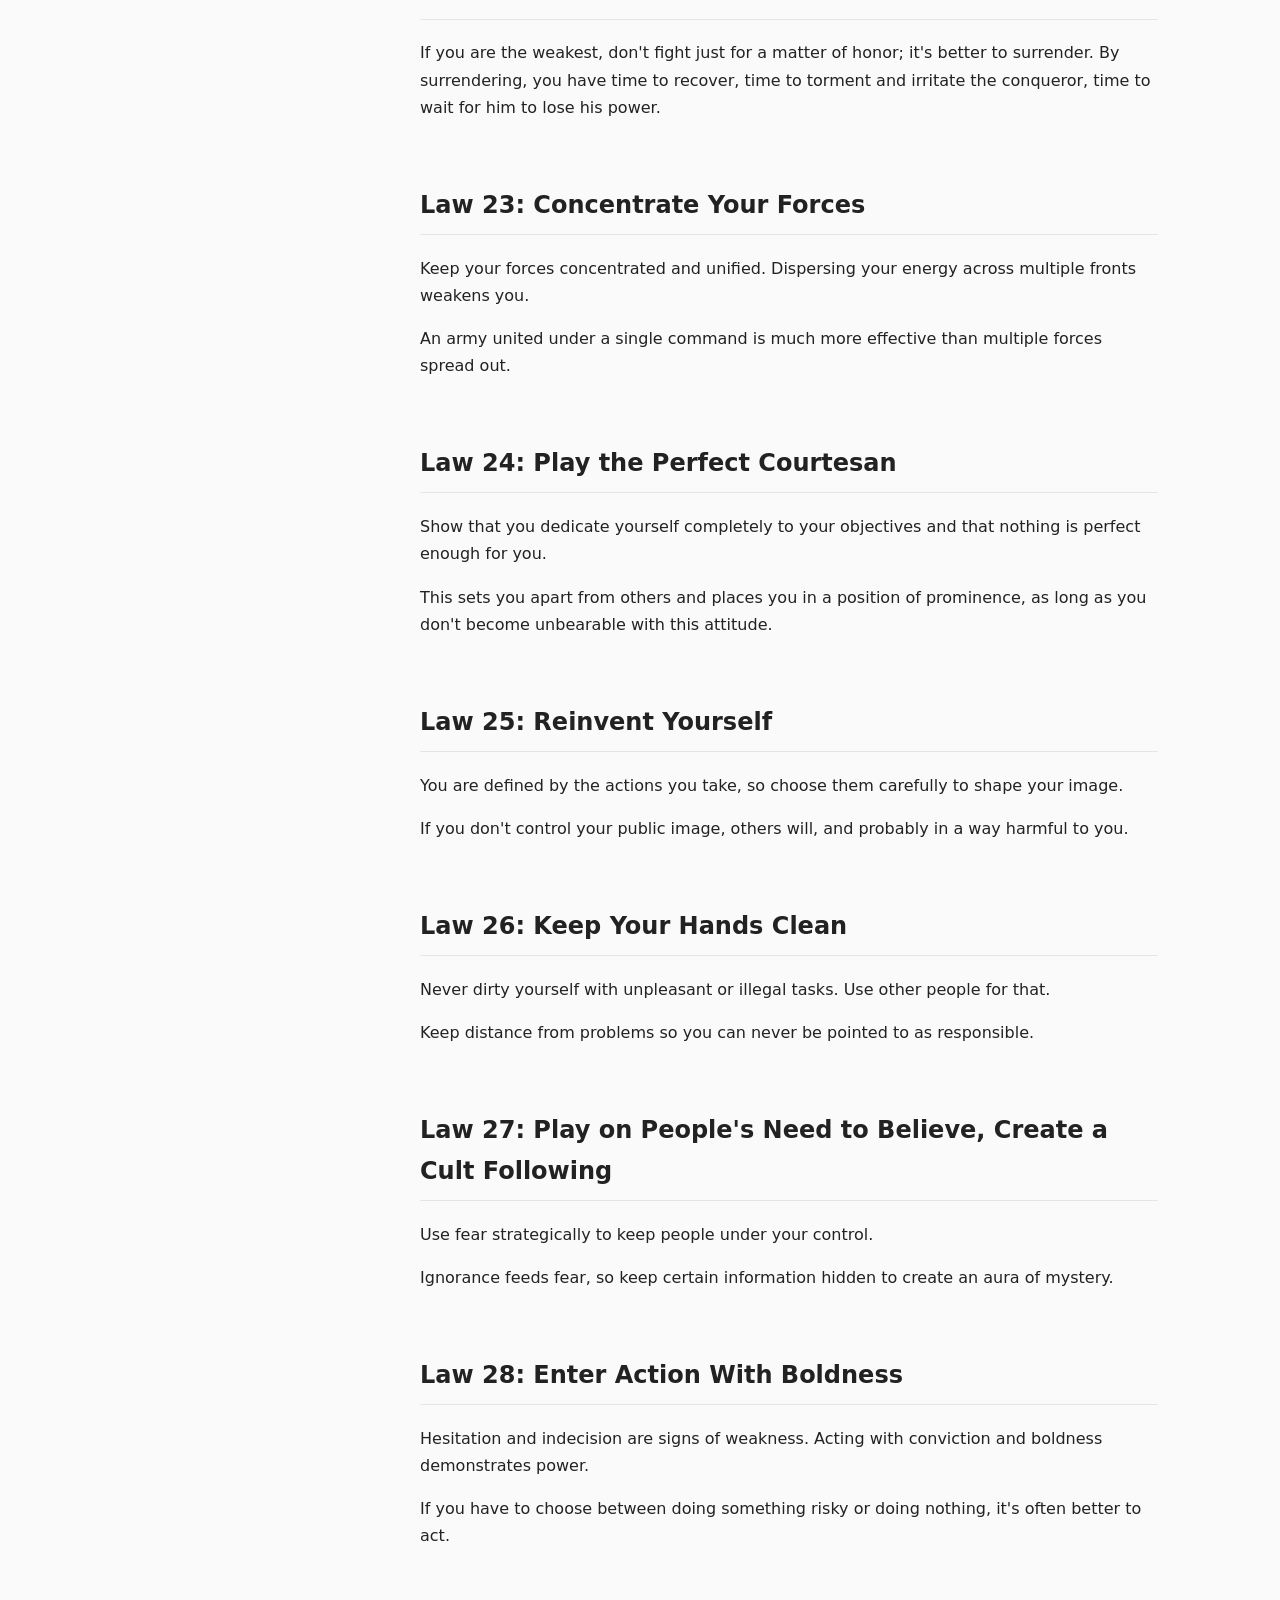
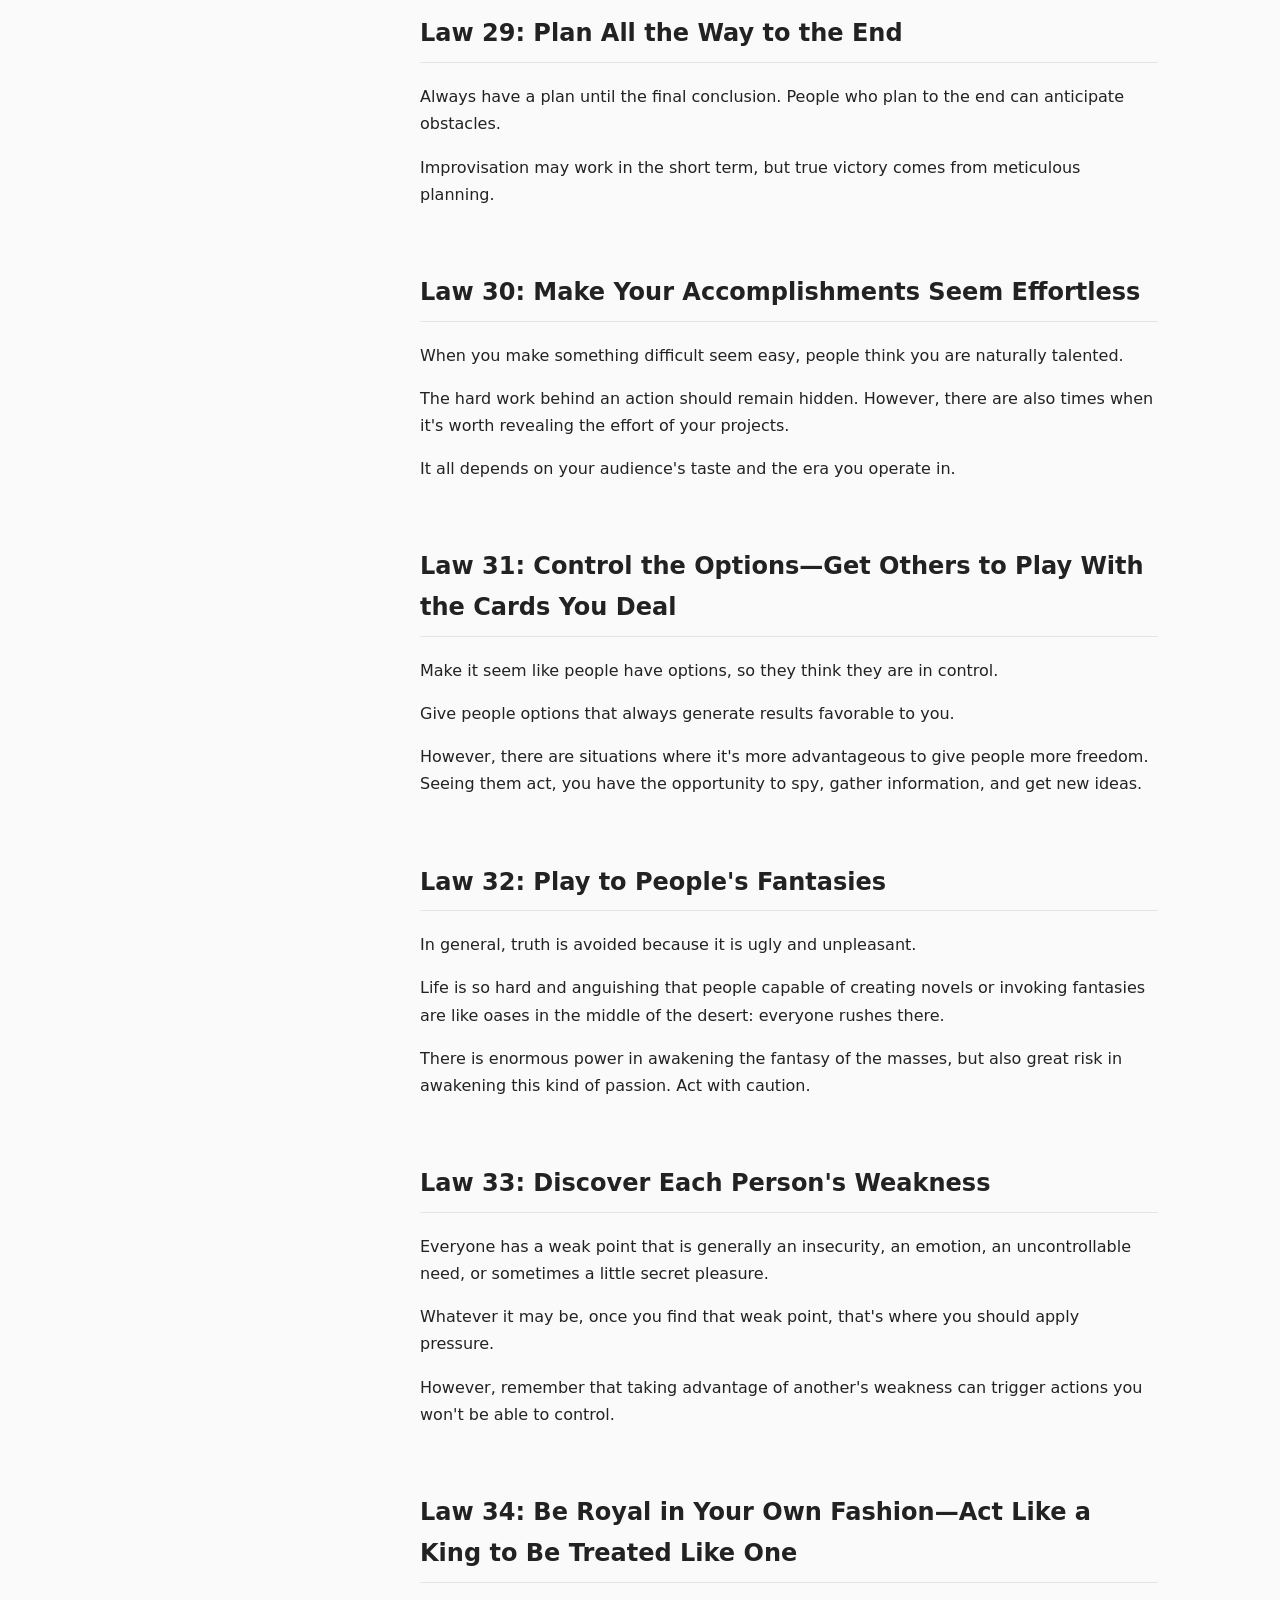
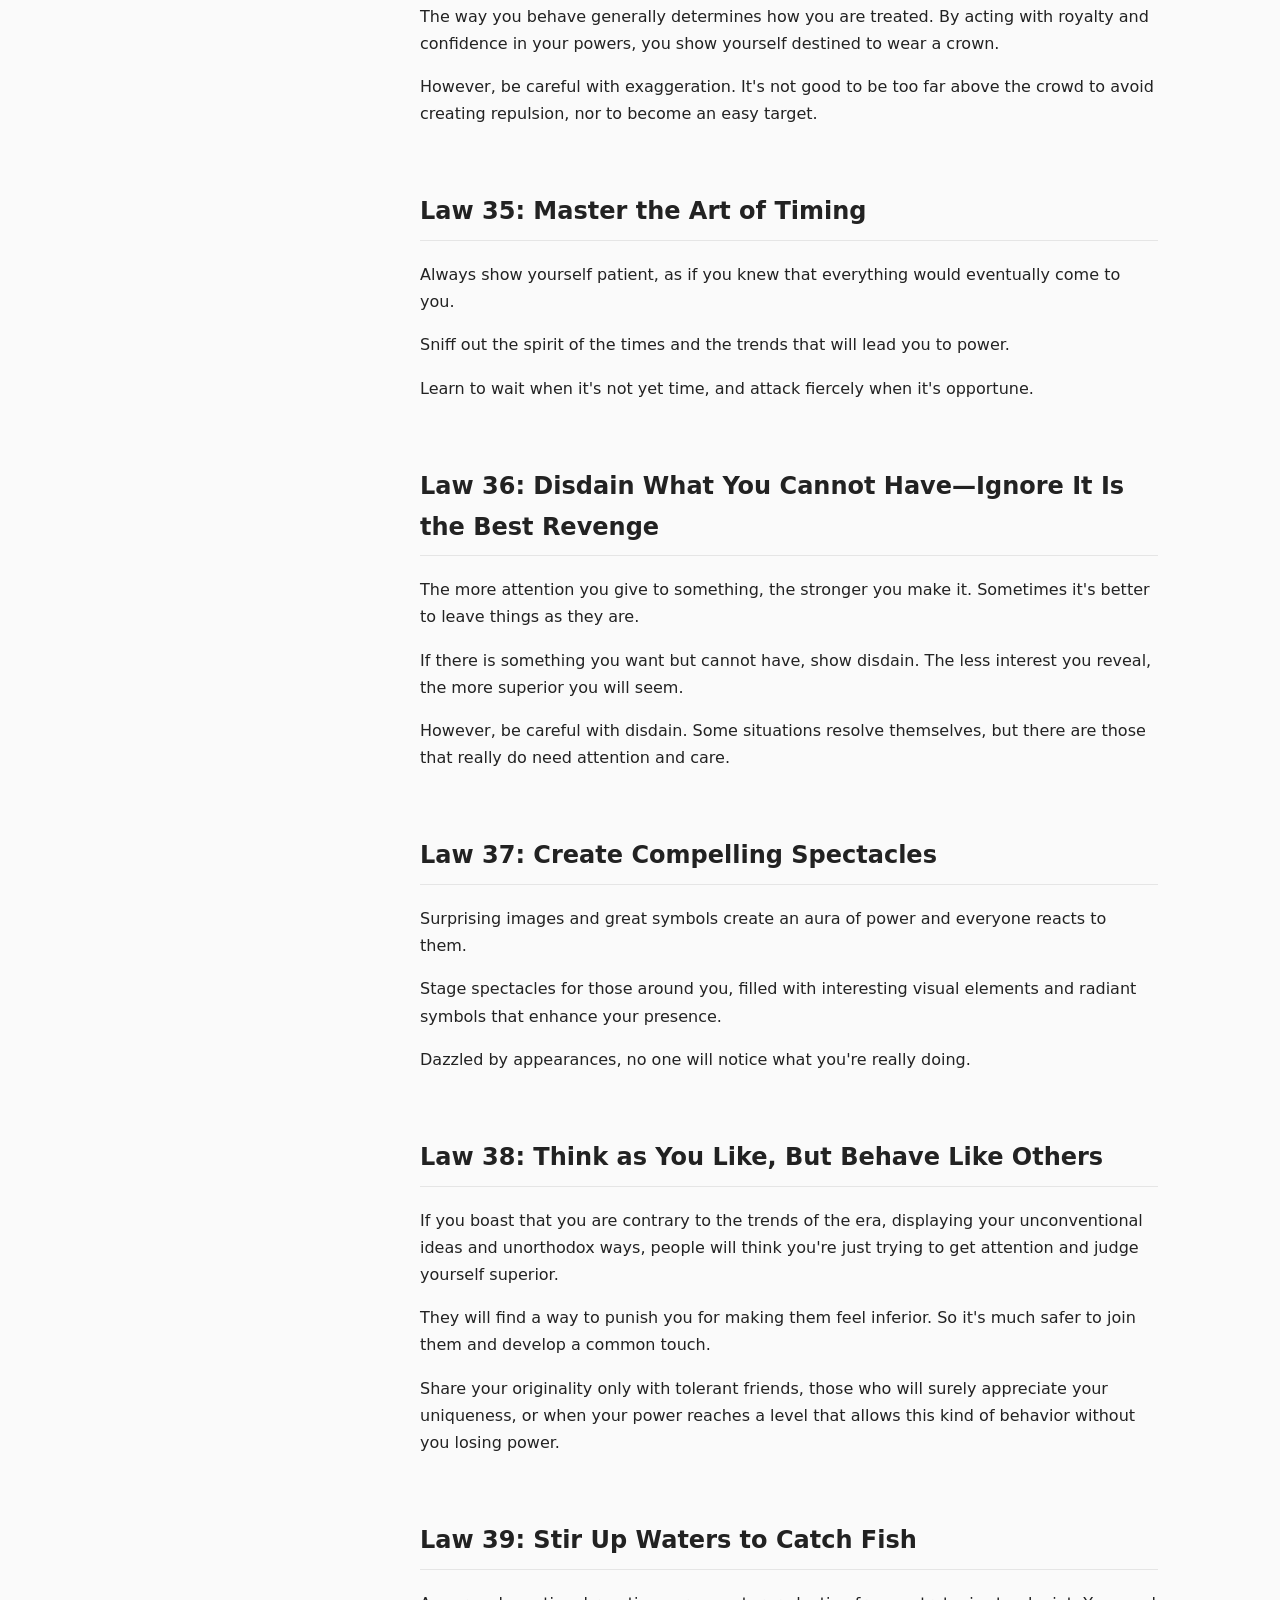
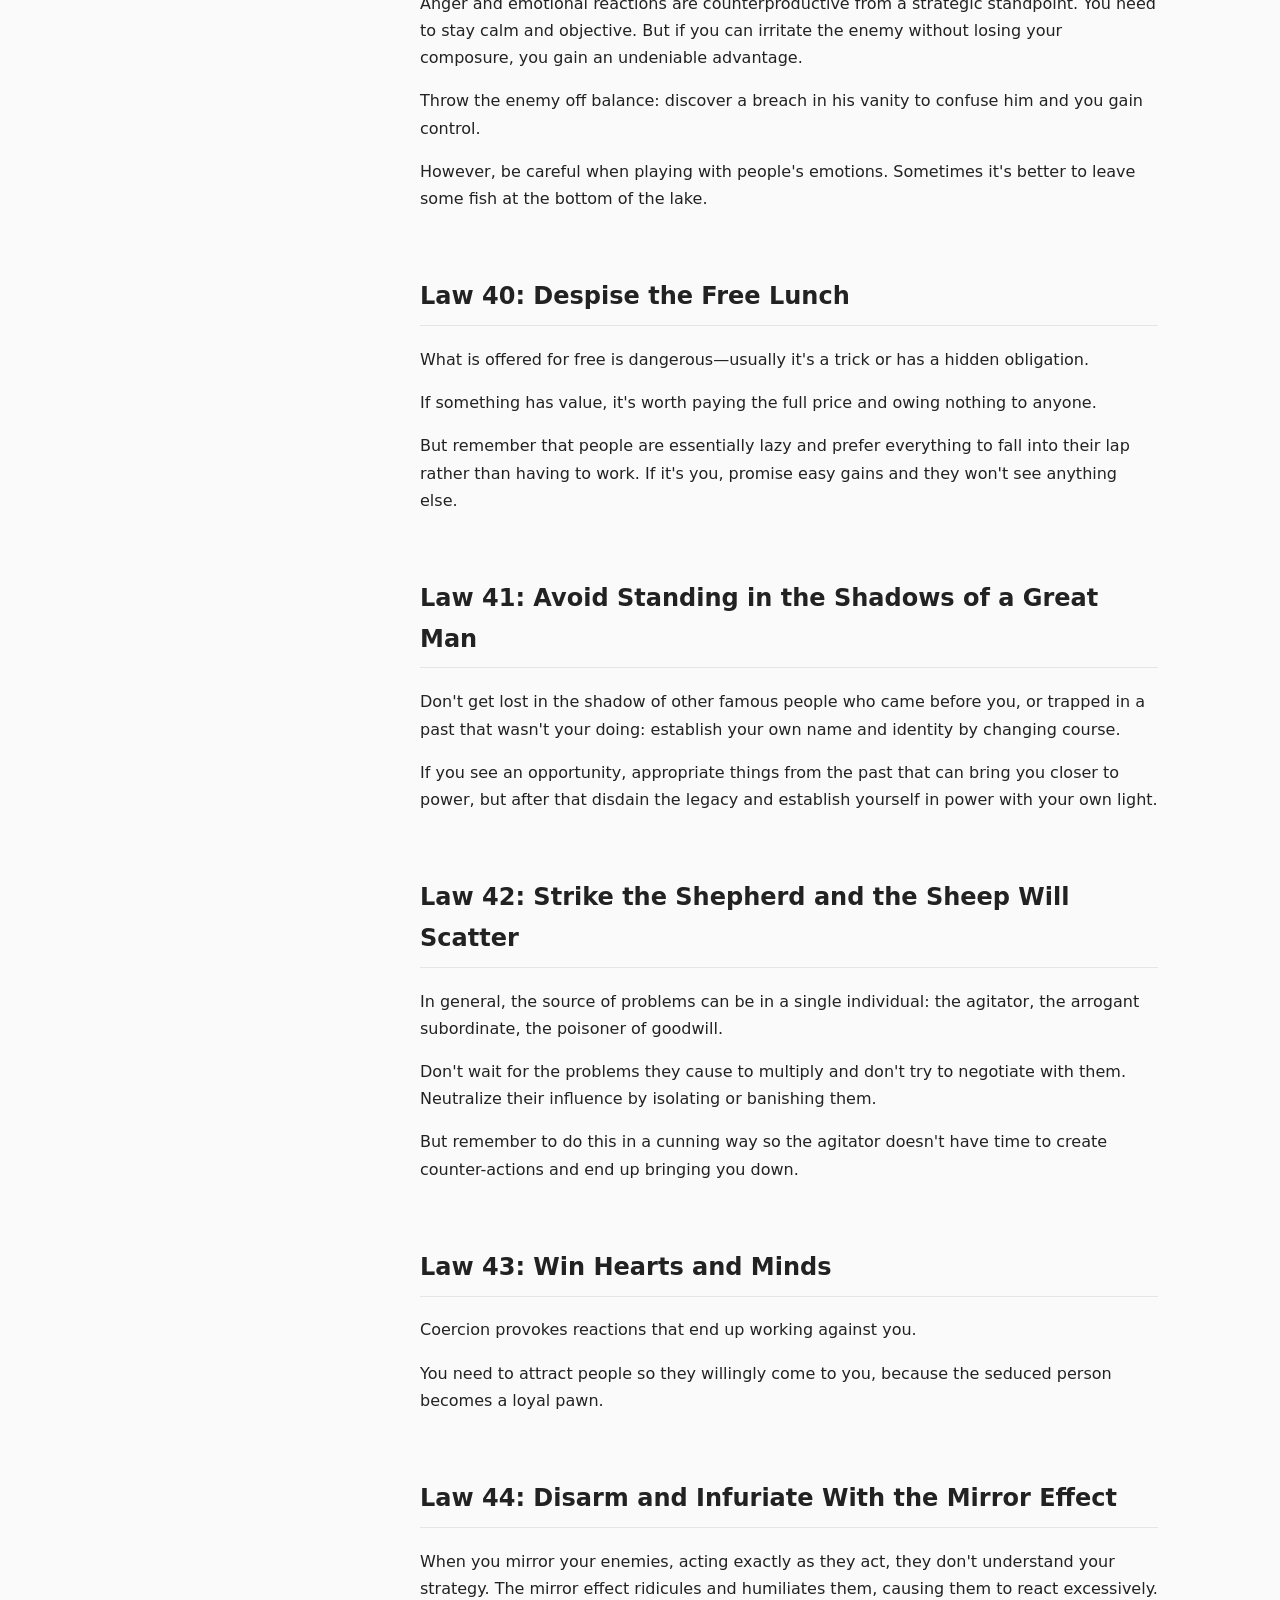
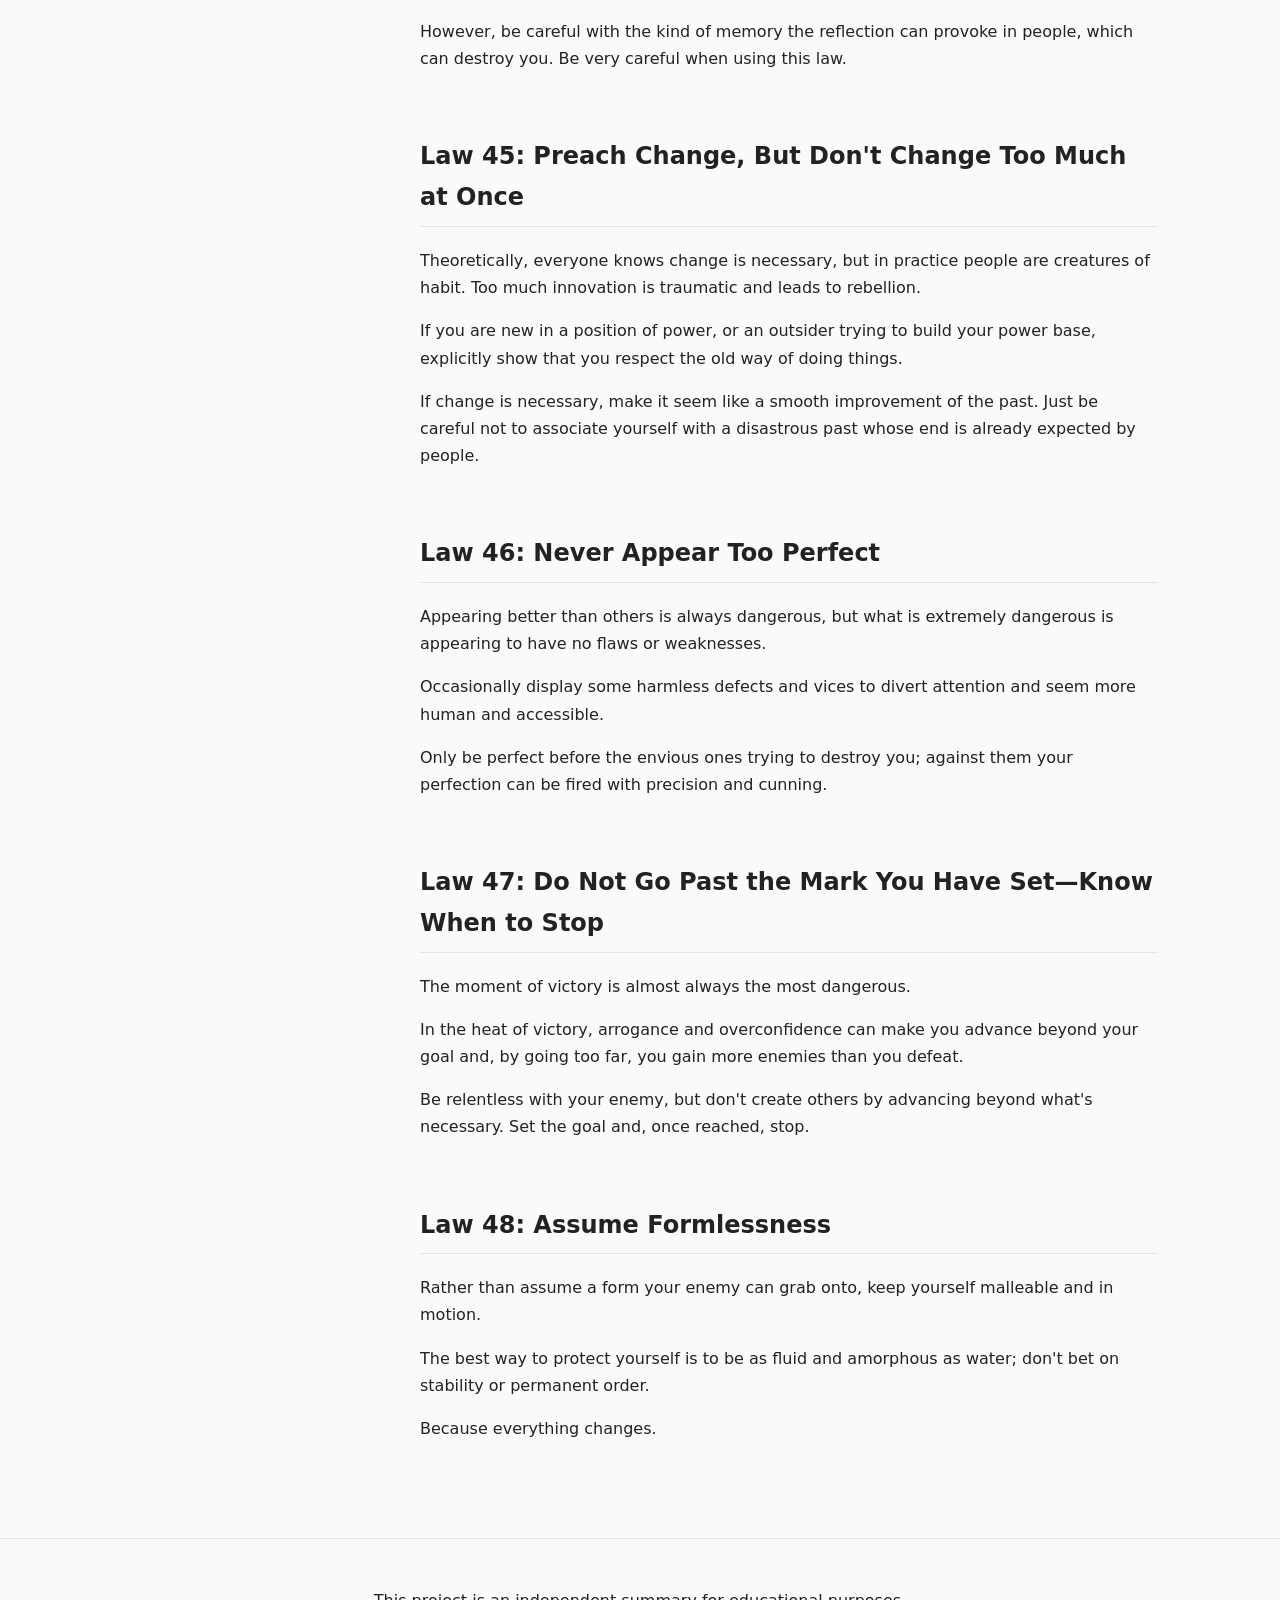
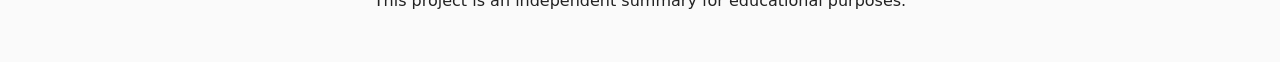
==== commit 8a9487cc: "Create index.html with summary of 48 Laws of Power This HTML file contains a comprehensive summary o" ====
--- a/index.html
+++ b/index.html
@@ -1,5 +1,5 @@
 <!DOCTYPE html>
-<html lang="pt-BR">
+<html lang="en">
 <head>
     <meta charset="UTF-8">
 
@@ -7,24 +7,24 @@
           content="width=device-width, initial-scale=1.0">
 
     <title>
-        Resumo Não Oficial das 48 Leis do Poder
+        Unofficial Summary of the 48 Laws of Power
     </title>
 
     <meta
         name="description"
-        content="Resumo não oficial e educacional inspirado em um livro popular sobre estratégia e poder.">
+        content="Unofficial and educational summary inspired by a popular book on strategy and power.">
 
     <meta
         name="author"
-        content="Seu Nome">
+        content="Your Name">
 
     <meta
         property="og:title"
-        content="Resumo Não Oficial das 48 Leis do Poder">
+        content="Unofficial Summary of the 48 Laws of Power">
 
     <meta
         property="og:description"
-        content="Versão resumida para estudo e consulta rápida.">
+        content="Condensed version for study and quick reference.">
 
     <meta
         property="og:type"
@@ -38,22 +38,22 @@
 <body>
 
 <a class="skip-link" href="#content">
-    Ir para o conteúdo
+    Skip to content
 </a>
 
 <header>
 
     <h1>
-        Resumo Não Oficial das 48 Leis do Poder
+        Unofficial Summary of the 48 Laws of Power
     </h1>
 
     <p class="subtitle">
-        Material educacional e independente.
+        Educational and independent material.
     </p>
 
     <nav class="language-switch">
-        <a href="index.html">English</a>
-        <a href="pt-br/index.html">Português</a>
+        <a href="/">English</a>
+        <a href="/pt-br/">Português</a>
     </nav>
 
 </header>
@@ -62,654 +62,654 @@
 
     <aside class="toc">
 
-        <h2>Índice</h2>
+        <h2>Table of Contents</h2>
 
         <ol>
-            <li><a href="#lei-1">Lei 1</a></li>
-            <li><a href="#lei-2">Lei 2</a></li>
-            <li><a href="#lei-3">Lei 3</a></li>
-            <li><a href="#lei-4">Lei 4</a></li>
-            <li><a href="#lei-5">Lei 5</a></li>
-            <li><a href="#lei-6">Lei 6</a></li>
-            <li><a href="#lei-7">Lei 7</a></li>
-            <li><a href="#lei-8">Lei 8</a></li>
-            <li><a href="#lei-9">Lei 9</a></li>
-            <li><a href="#lei-10">Lei 10</a></li>
-            <li><a href="#lei-11">Lei 11</a></li>
-            <li><a href="#lei-12">Lei 12</a></li>
-            <li><a href="#lei-13">Lei 13</a></li>
-            <li><a href="#lei-14">Lei 14</a></li>
-            <li><a href="#lei-15">Lei 15</a></li>
-            <li><a href="#lei-16">Lei 16</a></li>
-            <li><a href="#lei-17">Lei 17</a></li>
-            <li><a href="#lei-18">Lei 18</a></li>
-            <li><a href="#lei-19">Lei 19</a></li>
-            <li><a href="#lei-20">Lei 20</a></li>
-            <li><a href="#lei-21">Lei 21</a></li>
-            <li><a href="#lei-22">Lei 22</a></li>
-            <li><a href="#lei-23">Lei 23</a></li>
-            <li><a href="#lei-24">Lei 24</a></li>
-            <li><a href="#lei-25">Lei 25</a></li>
-            <li><a href="#lei-26">Lei 26</a></li>
-            <li><a href="#lei-27">Lei 27</a></li>
-            <li><a href="#lei-28">Lei 28</a></li>
-            <li><a href="#lei-29">Lei 29</a></li>
-            <li><a href="#lei-30">Lei 30</a></li>
-            <li><a href="#lei-31">Lei 31</a></li>
-            <li><a href="#lei-32">Lei 32</a></li>
-            <li><a href="#lei-33">Lei 33</a></li>
-            <li><a href="#lei-34">Lei 34</a></li>
-            <li><a href="#lei-35">Lei 35</a></li>
-            <li><a href="#lei-36">Lei 36</a></li>
-            <li><a href="#lei-37">Lei 37</a></li>
-            <li><a href="#lei-38">Lei 38</a></li>
-            <li><a href="#lei-39">Lei 39</a></li>
-            <li><a href="#lei-40">Lei 40</a></li>
-            <li><a href="#lei-41">Lei 41</a></li>
-            <li><a href="#lei-42">Lei 42</a></li>
-            <li><a href="#lei-43">Lei 43</a></li>
-            <li><a href="#lei-44">Lei 44</a></li>
-            <li><a href="#lei-45">Lei 45</a></li>
-            <li><a href="#lei-46">Lei 46</a></li>
-            <li><a href="#lei-47">Lei 47</a></li>
-            <li><a href="#lei-48">Lei 48</a></li>
+            <li><a href="#law-1">Law 1</a></li>
+            <li><a href="#law-2">Law 2</a></li>
+            <li><a href="#law-3">Law 3</a></li>
+            <li><a href="#law-4">Law 4</a></li>
+            <li><a href="#law-5">Law 5</a></li>
+            <li><a href="#law-6">Law 6</a></li>
+            <li><a href="#law-7">Law 7</a></li>
+            <li><a href="#law-8">Law 8</a></li>
+            <li><a href="#law-9">Law 9</a></li>
+            <li><a href="#law-10">Law 10</a></li>
+            <li><a href="#law-11">Law 11</a></li>
+            <li><a href="#law-12">Law 12</a></li>
+            <li><a href="#law-13">Law 13</a></li>
+            <li><a href="#law-14">Law 14</a></li>
+            <li><a href="#law-15">Law 15</a></li>
+            <li><a href="#law-16">Law 16</a></li>
+            <li><a href="#law-17">Law 17</a></li>
+            <li><a href="#law-18">Law 18</a></li>
+            <li><a href="#law-19">Law 19</a></li>
+            <li><a href="#law-20">Law 20</a></li>
+            <li><a href="#law-21">Law 21</a></li>
+            <li><a href="#law-22">Law 22</a></li>
+            <li><a href="#law-23">Law 23</a></li>
+            <li><a href="#law-24">Law 24</a></li>
+            <li><a href="#law-25">Law 25</a></li>
+            <li><a href="#law-26">Law 26</a></li>
+            <li><a href="#law-27">Law 27</a></li>
+            <li><a href="#law-28">Law 28</a></li>
+            <li><a href="#law-29">Law 29</a></li>
+            <li><a href="#law-30">Law 30</a></li>
+            <li><a href="#law-31">Law 31</a></li>
+            <li><a href="#law-32">Law 32</a></li>
+            <li><a href="#law-33">Law 33</a></li>
+            <li><a href="#law-34">Law 34</a></li>
+            <li><a href="#law-35">Law 35</a></li>
+            <li><a href="#law-36">Law 36</a></li>
+            <li><a href="#law-37">Law 37</a></li>
+            <li><a href="#law-38">Law 38</a></li>
+            <li><a href="#law-39">Law 39</a></li>
+            <li><a href="#law-40">Law 40</a></li>
+            <li><a href="#law-41">Law 41</a></li>
+            <li><a href="#law-42">Law 42</a></li>
+            <li><a href="#law-43">Law 43</a></li>
+            <li><a href="#law-44">Law 44</a></li>
+            <li><a href="#law-45">Law 45</a></li>
+            <li><a href="#law-46">Law 46</a></li>
+            <li><a href="#law-47">Law 47</a></li>
+            <li><a href="#law-48">Law 48</a></li>
         </ol>
 
     </aside>
 
     <article>
 
-        <section id="lei-1">
-            <h2>Lei 1: Não ofusque o brilho do mestre.</h2>
-
-            <p>
-                Para agradar não exagere seus talentos, faça o mestre parecer mais brilhante.
-            </p>
-            <p>
-                Mas se ele for fraco, apresse discretamente sua queda, contudo se ele for muito fraco, deixe o tempo se encarregar dessa queda para não manchar sua imagem.
-            </p>
-        </section>
-
-        <section id="lei-2">
-            <h2>Lei 2: Não confie demais nos amigos e aprenda a usar os inimigos.</h2>
-
-            <p>
-                Pessoas próximas podem sentir inveja e te derrubar facilmente pelo acesso que têm a você, cuidado.
-            </p>
-            <p>
-                Inimigos próximos, por sua vez, te deixam alerta e se dedicam mais porque precisam se provar.
-            </p>
-        </section>
-
-        <section id="lei-3">
-            <h2>Lei 3: Oculte suas intenções.</h2>
-
-            <p>
-                Quando seus planos são ocultos as pessoas não poderão te prejudicar com ações prévias e más intenções.
-            </p>
-            <p>
-                Porém, cuidado com cortinas de fumaça constantes que são descobertas e trazem uma imagem de charlatanismo.
-            </p>
-            <p>
-                Se for necessário, assuma o erro e se mostre arrependido para reconquistar a confiança do público.
-            </p>
-        </section>
-
-        <section id="lei-4">
-            <h2>Lei 4: Diga menos que o necessário.</h2>
-
-            <p>
-                Quanto mais você diz, mais comum parece ser e mais pode dizer besteiras. Torne as coisas inexatas, amplas e enigmáticas para parecer original e instigante.
-            </p>
-            <p>
-                Contudo, nem sempre é sensato ser vago, principalmente para não fomentar hipóteses prejudiciais a você ou suspeitas e insegurança nos outros.
-            </p>
-            <p>
-                Seja cauteloso ao usar essa lei.
-            </p>
-        </section>
-
-        <section id="lei-5">
-            <h2>Lei 5: Muito se depende da reputação, então dê a própria vida para defendê-la.</h2>
-
-            <p>
-                Saiba qual reputação quer nutrir e aja conscientemente para construí-la e mantê-la de acordo com seus desejos.
-            </p>
-            <p>
-                Não permita que outros construam sua reputação ou ficará a mercê deles.
-            </p>
-        </section>
-
-        <section id="lei-6">
-            <h2>Lei 6: Chame atenção a qualquer custo.</h2>
-
-            <p>
-                Destaque-se e fique visível a qualquer preço, porém com cuidado para não parecer excessivamente ansioso pela atenção, pois isso transmite insegurança, o que afasta o poder.
-            </p>
-        </section>
-
-        <section id="lei-7">
-            <h2>Lei 7: Faça os outros trabalhem por você, mas sempre fique com o crédito.</h2>
-
-            <p>
-                Use a sabedoria, o conhecimento e o esforço físico dos outros em causa própria.
-            </p>
-            <p>
-                Porém, para que esse uso seja efetivo, sua posição tem de ser inabalável, ou você será acusado de fraude.
-            </p>
-            <p>
-                Saiba quando dividir créditos pode ser útil para você.
-            </p>
-        </section>
-
-        <section id="lei-8">
-            <h2>Lei 8: Faça as pessoas virem até você, inclusive usando uma isca, se necessário.</h2>
-
-            <p>
-                É sempre melhor fazer seu adversário vir até você, abandonando seus próprios planos no processo.
-            </p>
-            <p>
-                Use uma isca de ganhos fabulosos e atraia as pessoas para o campo de batalha que você domina.
-            </p>
-            <p>
-                Porém, se surgir uma oportunidade para atacar de forma a vencer rapidamente seus inimigos, faça.
-            </p>
-        </section>
-
-        <section id="lei-9">
-            <h2>Lei 9: Vença por suas atitudes e não por discussões.</h2>
-
-            <p>
-                Vencer por discussão traz ressentimento e má vontade nas pessoas, é melhor fazer os outros concordarem com você pelas suas atitudes, sem dizer uma palavra.
-            </p>
-            <p>
-                Só apele para um discurso persuasivo quando for para salvar sua pele e, nesse caso, mesmo sabendo que está mentindo, passe toda convicção possível, com a emoção certa e a segurança adequada.
-            </p>
-        </section>
-
-        <section id="lei-10">
-            <h2>Lei 10: Evite os infelizes e azarados e associe-se aos felizes e afortunados.</h2>
-
-            <p>
-                Associe-se aos felizes e afortunados, pois os estados emocionais são tão contagiosos quanto doenças.
-            </p>
-            <p>
-                Os infelizes às vezes provocam a própria infelicidade; vão provocar a sua também.
-            </p>
-        </section>
-
-        <section id="lei-11">
-            <h2>Lei 11: Aprenda a manter as pessoas dependentes de você.</h2>
-
-            <p>
-                Quanto mais dependerem de você, mais liberdade você terá.
-            </p>
-            <p>
-                Faça com que as pessoas dependam de você para serem felizes e prósperas, e você não terá nada o que temer.
-            </p>
-            <p>
-                Mas lembre-se que toda independência tem o seu preço, aprenda a lidar com essa pressão para não sucumbir.
-            </p>
-        </section>
-
-        <section id="lei-12">
-            <h2>Lei 12: Use honestidade e generosidade seletivas para desarmar as pessoas.</h2>
-
-            <p>
-                Um gesto sincero e honesto encobrirá dezenas de outros desonestos. Até as pessoas mais desconfiadas baixam a guarda diante de atitudes francas e generosas.
-            </p>
-            <p>
-                Porém quando você já tem um histórico de dissimulações, não há honestidade, generosidade ou gentileza que consiga enganar as pessoas.
-            </p>
-        </section>
-
-        <section id="lei-13">
-            <h2>Lei 13: Ao pedir ajuda, apele para o egoísmo das pessoas, jamais para a sua misericórdia ou gratidão.</h2>
-
-            <p>
-                Se precisar pedir ajuda a um aliado, não se preocupe em lembrar a ele a sua assistência e boas ações no passado, em vez disso revele algo na sua solicitação, ou na sua aliança com ele, que o vá beneficiar, e exagere na ênfase.
-            </p>
-            <p>
-                Porém lembre que há pessoas que preferem uma oportunidade qualquer de exibir o quão são boas, nesse caso dê isso a elas.
-            </p>
-        </section>
-
-        <section id="lei-14">
-            <h2>Lei 14: Banque o amigo, mas aja como espião.</h2>
-
-            <p>
-                Use espiões para colher informações preciosas que o colocarão um passo à frente e ajudarão a conhecer melhor seu rival. Melhor ainda: represente você mesmo o papel de espião.
-            </p>
-            <p>
-                Mas lembre-se que assim como você espiona, outros te espionarão também, então se for necessário espalhe algumas mentiras para te proteger.
-            </p>
-        </section>
-
-        <section id="lei-15">
-            <h2>Lei 15: Aniquile totalmente o inimigo.</h2>
-
-            <p>
-                O inimigo perigoso deve ser esmagado totalmente, tanto física quanto espiritualmente.
-            </p>
-            <p>
-                Se restar uma só brasa, por menor que seja, acabará se transformando em uma fogueira.
-            </p>
-            <p>
-                Porém se tiver a chance de deixar ou mesmo promover que ele se autodestrua sozinho, melhor ainda.
-            </p>
-        </section>
-
-        <section id="lei-16">
-            <h2>Lei 16: Use a ausência para aumentar o respeito e a honra.</h2>
-
-            <p>
-                Circulação em excesso faz os preços caírem: quanto mais você é visto e escutado, mais comum vai parecer.
-            </p>
-            <p>
-                Você deve saber quando se afastar. Crie valor com a escassez.
-            </p>
-            <p>
-                Porém essa lei só se aplica se você já alcançou um certo nível de poder, afaste-se cedo demais e você será esquecido.
-            </p>
-        </section>
-
-        <section id="lei-17">
-            <h2>Lei 17: Mantenha os outros em um estado latente de suspense: cultive uma atmosfera de imprevisibilidade.</h2>
-
-            <p>
-                A sua previsibilidade lhes dá um senso de controle. Vire a mesa: seja deliberadamente imprevisível para deixar seus inimigos desorientados.
-            </p>
-            <p>
-                Mas use a previsibilidade quanto for necessário deixar as pessoas ao seu redor se sentindo à vontade e tranquilas de forma que consiga direcioná-las para onde você quer.
-            </p>
-        </section>
-
-        <section id="lei-18">
-            <h2>Lei 18: Não construa fortalezas para se proteger, pois o isolamento é perigoso.</h2>
-
-            <p>
-                O isolamento expõe você a mais perigo do que o protege deles. Você fica isolado de informações valiosas, transforma-se em um alvo fácil e evidente.
-            </p>
-            <p>
-                Melhor circular entre as pessoas, descobrir aliados e se misturar. A multidão serve de escudo contra seus inimigos.
-            </p>
-            <p>
-                Contudo, o isolamento pode ser necessário para elaboração mais detalhada de um plano sem influências confusas alheias, mas use isso por um tempo curto para não perder de vista a realidade da vida.
-            </p>
-        </section>
-
-        <section id="lei-19">
-            <h2>Lei 19: Saiba com quem está lidando para não ofender a pessoa errada.</h2>
-
-            <p>
-                Engane ou passe a perna em certas pessoas e elas vão passar o resto da vida procurando se vingar de você.
-            </p>
-            <p>
-                Portanto, cuidado ao escolher suas vítimas e adversários e jamais ofenda ou engane a pessoa errada.
-            </p>
-        </section>
-
-        <section id="lei-20">
-            <h2>Lei 20: Não se comprometa com ninguém.</h2>
-
-            <p>
-                Não se comprometa com partidos ou causas, só com você mesmo.
-            </p>
-            <p>
-                Mas lembre-se que as pessoas vão lhe exigir um partido, saiba quando escolher algum lado pelas aparências e conquistar mais aliados.
-            </p>
-        </section>
-
-        <section id="lei-21">
-            <h2>Lei 21: Faça-se de otário para pegar os otários, pareça bobo para desarmar as pessoas.</h2>
-
-            <p>
-                O truque é fazer com que as pessoas se sintam espertas, e não só espertas, como também mais espertas do que você.
-            </p>
-            <p>
-                Uma vez convencidas disso, elas jamais desconfiarão que você possa ter segundas intenções.
-            </p>
-            <p>
-                Atenção apenas quando estiver subindo no poder, momento em que vale mostrar discretamente sua inteligência e capacidades acima da concorrência.
-            </p>
-        </section>
-
-        <section id="lei-22">
-            <h2>Lei 22: Use a tática da rendição: transforme a fraqueza em poder.</h2>
-
-            <p>
-                Se você é o mais fraco, não lute só por uma questão de honra; é preferível se render. Rendendo-se, você tem tempo para se recuperar, tempo para atormentar e irritar o conquistador, tempo para esperar que ele perca seu poder.
-            </p>
-        </section>
-
-        <section id="lei-23">
-            <h2>Lei 23: Concentrate suas forças.</h2>
-
-            <p>
-                Mantenha suas forças concentradas e coesas. A dissipação da sua energia em diversas frentes o enfraquece.
-            </p>
-            <p>
-                Um exército unido sob um único comando é muito mais eficaz do que múltiplas forças espalhadas.
-            </p>
-        </section>
-
-        <section id="lei-24">
-            <h2>Lei 24: Represente o papel de perfeccionista.</h2>
-
-            <p>
-                Mostre que você se dedica completamente aos seus objetivos e que nada é perfeito o bastante para você.
-            </p>
-            <p>
-                Isso o diferencia dos outros e o coloca em uma posição de destaque, desde que você não se torne insuportável com essa atitude.
-            </p>
-        </section>
-
-        <section id="lei-25">
-            <h2>Lei 25: Redefina a forma como você é percebido.</h2>
-
-            <p>
-                Você é definido pelas ações que toma, então escolha-as com cuidado para moldar sua imagem.
-            </p>
-            <p>
-                Se você não controlar sua imagem pública, outros o farão, e provavelmente de forma prejudicial.
-            </p>
-        </section>
-
-        <section id="lei-26">
-            <h2>Lei 26: Mantenha as mãos limpas.</h2>
-
-            <p>
-                Nunca se suje com tarefas desagradáveis ou ilegais. Use outras pessoas para isso.
-            </p>
-            <p>
-                Mantenha distância dos problemas de forma que você nunca possa ser apontado como responsável.
-            </p>
-        </section>
-
-        <section id="lei-27">
-            <h2>Lei 27: Jogue com o fantasma do medo, dramatize.</h2>
-
-            <p>
-                Use o medo estrategicamente para manter as pessoas sob seu controle.
-            </p>
-            <p>
-                A ignorância alimenta o medo, então mantenha certas informações ocultas para criar uma aura de mistério.
-            </p>
-        </section>
-
-        <section id="lei-28">
-            <h2>Lei 28: Entre em ação corajosamente.</h2>
-
-            <p>
-                Hesitação e indecisão são sinais de fraqueza. Agir com convicção e ousadia demonstra poder.
-            </p>
-            <p>
-                Se você tem que escolher entre fazer algo com risco ou não fazer nada, frequentemente é melhor agir.
-            </p>
-        </section>
-
-        <section id="lei-29">
-            <h2>Lei 29: Planeje até o fim.</h2>
-
-            <p>
-                Sempre tenha um plano até a conclusão final. Pessoas que planejam para o fim conseguem prever obstáculos.
-            </p>
-            <p>
-                O improviso pode funcionar no curto prazo, mas a verdadeira vitória vem do planejamento meticuloso.
-            </p>
-        </section>
-
-        <section id="lei-30">
-            <h2>Lei 30: Faça parecer fácil o que é difícil.</h2>
-
-            <p>
-                Quando você faz algo difícil parecer fácil, as pessoas pensam que você é naturalmente talentoso.
-            </p>
-            <p>
-                O trabalho árduo por trás de uma ação deve permanecer oculto. Contudo, há momentos também em que vale a pena revelar o esforço dos sues projetos.
-            </p>
-            <p>
-                Tudo depende do gosto da sua plateia e da época em que você opera.
-            </p>
-        </section>
-
-        <section id="lei-31">
-            <h2>Lei 31: Controle as opções: quem dá as cartas é você.</h2>
-
-            <p>
-                Faça parecer que as pessoas têm opções, assim elas acham que estão no controle.
-            </p>
-            <p>
-                Dê às pessoas opções que sempre gerem resultados favoráveis a você.
-            </p>
-            <p>
-                Porém, há situações em que é mais vantajoso deixar as pessoas com mais liberdade. Vendo-as agir, você tem oportunidade para espionar, reunir informações e ter novas ideias.
-            </p>
-        </section>
-
-        <section id="lei-32">
-            <h2>Lei 32: Desperte a fantasia das pessoas.</h2>
-
-            <p>
-                Em geral evita-se a verdade porque ela é feia e desagradável.
-            </p>
-            <p>
-                A vida é tão dura e angustiante que as pessoas capazes de criar romances ou invocar fantasias são como oásis no meio do deserto: todos correm até lá.
-            </p>
-            <p>
-                Há um enorme poder em despertar fantasia das massas, mas também um grande risco ao despertar esse tipo de paixão. Aja com cautela.
-            </p>
-        </section>
-
-        <section id="lei-33">
-            <h2>Lei 33: Descubra o ponto fraco de cada um.</h2>
-
-            <p>
-                Todo mundo tem um ponto fraco que, em geral, é uma insegurança, uma emoção, uma necessidade incontrolável ou pode também ser um pequeno prazer secreto.
-            </p>
-            <p>
-                Seja como for, uma vez encontrado esse ponto fraco, é ali que você deve apertar.
-            </p>
-            <p>
-                Contudo, lembre que tirar proveito da fraqueza alheia pode desencadear ações que você não vai conseguir controlar.
-            </p>
-        </section>
-
-        <section id="lei-34">
-            <h2>Lei 34: Seja aristocrático ao seu próprio modo, aja como um rei para ser tratado como um tal.</h2>
-
-            <p>
-                A maneira como você se comporta, em geral, determina como você é tratado, agindo com realeza e confiança nos seus poderes, você se mostra destinado a usar uma coroa.
-            </p>
-            <p>
-                Porém cuidado com o exagero, não é bom ficar muito acima da multidão para não criar repulsa, nem se tornar um alvo fácil.
-            </p>
-        </section>
-
-        <section id="lei-35">
-            <h2>Lei 35: Domine a arte de saber o tempo certo.</h2>
-
-            <p>
-                Mostre-se sempre paciente, como se soubesse que tudo acabará chegando até você.
-            </p>
-            <p>
-                Fareje o espírito dos tempos e as tendências que o levarão ao poder.
-            </p>
-            <p>
-                Aprenda a esperar quando ainda não é hora, e atacar ferozmente quando for propício.
-            </p>
-        </section>
-
-        <section id="lei-36">
-            <h2>Lei 36: Despreze o que não puder ter: ignorar é a melhor vingança.</h2>
-
-            <p>
-                Quanto mais atenção você der a algo, mais forte você o torna, às vezes é melhor deixar as coisas como estão.
-            </p>
-            <p>
-                Se existe algo que você quer, mas não pode ter, mostre desprezo. Quanto menos interesse você revelar, mais superior vai parecer.
-            </p>
-            <p>
-                Porém cuidado com o desprezo, há situações que se resolvem sozinhas, mas há aquelas que precisam sim de atenção e cuidado.
-            </p>
-        </section>
-
-        <section id="lei-37">
-            <h2>Lei 37: Crie espetáculos atraentes.</h2>
-
-            <p>
-                Imagens surpreendentes e grandes símbolos criam uma aura de poder e todos reagem a eles.
-            </p>
-            <p>
-                Encene espetáculos para os que o cercam, repletos de elementos visuais interessantes e símbolos radiantes que realcem a sua presença.
-            </p>
-            <p>
-                Deslumbrados com as aparências, ninguém notará o que você realmente está fazendo.
-            </p>
-        </section>
-
-        <section id="lei-38">
-            <h2>Lei 38: Pense como quiser, mas comporte-se como os outros.</h2>
-
-            <p>
-                Se você alardear que é contrário às tendências da época, ostentando suas ideias pouco convencionais e modos não ortodoxos, as pessoas vão achar que você está apenas querendo chamar atenção e se julga superior.
-            </p>
-            <p>
-                Acharão um jeito de punir você por fazê-las se sentir inferiores, então é muito mais seguro juntar-se a elas e desenvolver um toque comum.
-            </p>
-            <p>
-                Compartilhe a sua originalidade só com os amigos tolerantes, com aqueles que certamente apreciarão a sua singularidade ou quando seu poder alcançar um nível que permita esse tipo de comportamento sem que você perca poder.
-            </p>
-        </section>
-
-        <section id="lei-39">
-            <h2>Lei 39: Agite as águas para atrair os peixes.</h2>
-
-            <p>
-                Raiva e reações emocionais são contraproducentes do ponto de vista estratégico. Você precisa se manter sempre calmo e objetivo. Mas, se conseguir irritar o inimigo sem perder a calma, você ganha uma inegável vantagem.
-            </p>
-            <p>
-                Desequilibre o inimigo: descubra uma brecha na sua vaidade para confundi-lo e é você quem fica no comando.
-            </p>
-            <p>
-                Contudo é preciso ter cuidado quando se joga com as emoções das pessoas, às vezes é melhor deixar alguns peixes no fundo do lago.
-            </p>
-        </section>
-
-        <section id="lei-40">
-            <h2>Lei 40: Despreze o que vier de graça.</h2>
-
-            <p>
-                O que é oferecido de graça é perigoso – normalmente é um ardil ou tem uma obrigação oculta.
-            </p>
-            <p>
-                Se tem valor, vale a pena pague o valor integral e não deva nada a ninguém.
-            </p>
-            <p>
-                Mas lembre-se que as pessoas são essencialmente preguiçosas e preferem que tudo lhes caiam no colo a ter que trabalhar. Se for você, prometa ganhos fáceis e elas não enxergarão mais nada.
-            </p>
-        </section>
-
-        <section id="lei-41">
-            <h2>Lei 41: Evite seguir os passos de um grande homem.</h2>
-
-            <p>
-                Não fique perdido na sombra de outras pessoas famosas que vieram antes de você, ou preso a um passado que não foi obra sua: estabeleça o seu próprio nome e identidade mudando de curso.
-            </p>
-            <p>
-                Se enxergar oportunidade, se aproprie de coisas do passado que possam te aproximar do poder, mas depois disso menospreze o legado e se firme no poder com sua própria luz.
-            </p>
-        </section>
-
-        <section id="lei-42">
-            <h2>Lei 42: Ataque o pastor e as ovelhas se dispersam.</h2>
-
-            <p>
-                Em geral, a origem dos problemas pode estar em um único individuo: o agitador, o subalterno arrogante, o envenenador da boa vontade.
-            </p>
-            <p>
-                Não espere os problemas que eles causam se multiplicarem e não tente negociar com eles, neutralize a sua influência isolando-os ou banindo-os.
-            </p>
-            <p>
-                Mas lembre-se de fazer isso de forma astuta para que o agitador não tenha tempo para criar ações de contra-ataque e acabar te derrubando.
-            </p>
-        </section>
-
-        <section id="lei-43">
-            <h2>Lei 43: Conquiste corações e mentes.</h2>
-
-            <p>
-                A coerção provoca reações que acabam funcionando contra você.
-            </p>
-            <p>
-                É preciso atrair as pessoas para que elas queiram vir até você de bom grado, pois a pessoa seduzida torna-se um peão fiel.
-            </p>
-        </section>
-
-        <section id="lei-44">
-            <h2>Lei 44: Desarme e enfureça com o efeito espelho.</h2>
-
-            <p>
-                Quando você espelha os seus inimigos, agindo exatamente como eles agem, eles não entendem a sua estratégia. O efeito espelho os ridiculariza e humilha, fazendo com que reajam exageradamente.
-            </p>
-            <p>
-                Porém cuidado com o tipo de memória que o reflexo pode provocar nas pessoas, que pode te destruir. Tenha muita cautela ao usar essa lei.
-            </p>
-        </section>
-
-        <section id="lei-45">
-            <h2>Lei 45: Pregue a necessidade de mudança, mas não mude muita coisa ao mesmo tempo.</h2>
-
-            <p>
-                Teoricamente, todos sabem que é preciso mudar, mas na prática as pessoas são criaturas de hábitos. Muita inovação é algo traumático e conduz à rebeldia.
-            </p>
-            <p>
-                Se você é novo numa posição de poder, ou alguém de fora tentando construir a sua base de poder, mostre explicitamente que respeita a maneira antiga de fazer as coisas.
-            </p>
-            <p>
-                Se a mudança é necessária, faça-a parecer uma suave melhoria do passado. Apenas cuidado para não se associar a um passado funesto cujo fim é inclusive já esperado pelas pessoas.
-            </p>
-        </section>
-
-        <section id="lei-46">
-            <h2>Lei 46: Não pareça perfeito demais.</h2>
-
-            <p>
-                Parecer melhor do que os outros é sempre perigoso, mas o que é perigosíssimo é parecer não ter falhas ou fraquezas.
-            </p>
-            <p>
-                Exiba ocasionalmente alguns defeitos e vícios inofensivos, para desviar a atenção e parecer mais humano e acessível.
-            </p>
-            <p>
-                Apenas se seja perfeito diante dos invejosos que tentarem te destruir, contra eles sua perfeição pode ser disparada com precisão e astúcia.
-            </p>
-        </section>
-
-        <section id="lei-47">
-            <h2>Lei 47: Não ultrapasse a meta estabelecida, na vitória aprenda a parar.</h2>
-
-            <p>
-                O momento da vitória é quase sempre o mais perigoso.
-            </p>
-            <p>
-                No calor da vitória, a arrogância e o excesso de confiança podem fazer você avançar além da sua meta e, ao ir longe demais, você conquista mais inimigos do que derrota.
-            </p>
-            <p>
-                Seja implacável com o seu inimigo, mas não crie outros avançando além do necessário. Fixe a meta e, ao alcançá-la, pare.
-            </p>
-        </section>
-
-        <section id="lei-48">
-            <h2>Lei 48: Evite ter uma forma definida.</h2>
-
-            <p>
-                Em vez de assumir uma forma que o seu inimigo possa agarrar, mantenha-se maleável e em movimento.
-            </p>
-            <p>
-                A melhor maneira de se proteger é ser tão fluido e amorfo como a água; não aposte na estabilidade ou na ordem permanente.
-            </p>
-            <p>
-                Até porque tudo muda.
+        <section id="law-1">
+            <h2>Law 1: Never Outshine the Master</h2>
+
+            <p>
+                To please, do not exaggerate your talents; make the master seem more brilliant.
+            </p>
+            <p>
+                But if he is weak, discreetly hasten his downfall. However, if he is very weak, let time handle that fall so you don't taint your image.
+            </p>
+        </section>
+
+        <section id="law-2">
+            <h2>Law 2: Never Trust Friends Completely—Learn to Use Enemies</h2>
+
+            <p>
+                People close to you can easily become envious and bring you down because of their access to you. Be careful.
+            </p>
+            <p>
+                Close enemies, on the other hand, keep you alert and work harder because they need to prove themselves.
+            </p>
+        </section>
+
+        <section id="law-3">
+            <h2>Law 3: Conceal Your Intentions</h2>
+
+            <p>
+                When your plans are hidden, people cannot harm you with preemptive actions and bad intentions.
+            </p>
+            <p>
+                However, beware of constant smoke screens that get discovered and bring an image of charlatanism.
+            </p>
+            <p>
+                If necessary, admit the error and show yourself repentant to regain the public's trust.
+            </p>
+        </section>
+
+        <section id="law-4">
+            <h2>Law 4: Always Say Less Than Necessary</h2>
+
+            <p>
+                The more you say, the more common you seem and the more likely you are to say foolish things. Make things imprecise, broad, and enigmatic to seem original and intriguing.
+            </p>
+            <p>
+                However, being vague is not always wise, especially to avoid fostering hypotheses prejudicial to you or suspicion and insecurity in others.
+            </p>
+            <p>
+                Be cautious when using this law.
+            </p>
+        </section>
+
+        <section id="law-5">
+            <h2>Law 5: So Much Depends on Reputation—Guard It With Your Life</h2>
+
+            <p>
+                Know what reputation you want to build and act consciously to construct and maintain it according to your desires.
+            </p>
+            <p>
+                Do not let others build your reputation or you will be at their mercy.
+            </p>
+        </section>
+
+        <section id="law-6">
+            <h2>Law 6: Court Attention at All Costs</h2>
+
+            <p>
+                Stand out and become visible at any price, but be careful not to appear overly eager for attention, as this transmits insecurity, which repels power.
+            </p>
+        </section>
+
+        <section id="law-7">
+            <h2>Law 7: Get Others to Do the Work and Take the Credit</h2>
+
+            <p>
+                Use the wisdom, knowledge, and physical effort of others for your own cause.
+            </p>
+            <p>
+                However, for this use to be effective, your position must be unshakeable, or you will be accused of fraud.
+            </p>
+            <p>
+                Know when sharing credit can be useful to you.
+            </p>
+        </section>
+
+        <section id="law-8">
+            <h2>Law 8: Make Other People Come to You—Use Bait If Necessary</h2>
+
+            <p>
+                It is always better to make your adversary come to you, abandoning their own plans in the process.
+            </p>
+            <p>
+                Use bait of fabulous gains and attract people to the battlefield that you control.
+            </p>
+            <p>
+                However, if an opportunity arises to attack in a way that quickly defeats your enemies, do it.
+            </p>
+        </section>
+
+        <section id="law-9">
+            <h2>Law 9: Win Through Your Actions, Not Through Arguments</h2>
+
+            <p>
+                Winning through argument brings resentment and ill will from people. It is better to make others agree with you through your actions, without saying a word.
+            </p>
+            <p>
+                Only resort to persuasive speech when you need to save your skin, and in that case, even knowing you are lying, convey complete conviction, with the right emotion and adequate confidence.
+            </p>
+        </section>
+
+        <section id="law-10">
+            <h2>Law 10: Avoid the Unhappy and the Unlucky</h2>
+
+            <p>
+                Associate with the happy and fortunate, as emotional states are as contagious as diseases.
+            </p>
+            <p>
+                The unhappy sometimes create their own misfortune; they will create yours too.
+            </p>
+        </section>
+
+        <section id="law-11">
+            <h2>Law 11: Learn to Keep People Dependent on You</h2>
+
+            <p>
+                The more people depend on you, the more freedom you will have.
+            </p>
+            <p>
+                Make people depend on you for their happiness and prosperity, and you will have nothing to fear.
+            </p>
+            <p>
+                But remember that all independence has its price; learn to deal with that pressure so you don't succumb.
+            </p>
+        </section>
+
+        <section id="law-12">
+            <h2>Law 12: Use Selective Honesty and Generosity to Disarm People</h2>
+
+            <p>
+                One sincere and honest gesture will cover dozens of dishonest ones. Even the most suspicious people lower their guard in the face of frank and generous actions.
+            </p>
+            <p>
+                However, when you already have a history of dissimulation, there is no honesty, generosity, or kindness that can deceive people.
+            </p>
+        </section>
+
+        <section id="law-13">
+            <h2>Law 13: When Asking for Help, Appeal to Self-Interest, Never to Mercy or Gratitude</h2>
+
+            <p>
+                If you need to ask for help from an ally, don't bother reminding them of your assistance and good deeds in the past. Instead, reveal something in your request or alliance with them that will benefit them, and exaggerate the emphasis.
+            </p>
+            <p>
+                However, remember that some people prefer any opportunity to display how good they are. In that case, give them that.
+            </p>
+        </section>
+
+        <section id="law-14">
+            <h2>Law 14: Pose as a Friend, Work as a Spy</h2>
+
+            <p>
+                Use spies to gather precious information that will put you one step ahead and help you better know your rival. Better yet: play the spy yourself.
+            </p>
+            <p>
+                But remember that just as you spy, others will spy on you too. So if necessary, spread some lies to protect yourself.
+            </p>
+        </section>
+
+        <section id="law-15">
+            <h2>Law 15: Crush Your Enemy Totally</h2>
+
+            <p>
+                The dangerous enemy must be crushed completely, both physically and spiritually.
+            </p>
+            <p>
+                If even one ember remains, however small, it will eventually turn into a fire.
+            </p>
+            <p>
+                However, if you have the chance to let him destroy himself or even promote his self-destruction, even better.
+            </p>
+        </section>
+
+        <section id="law-16">
+            <h2>Law 16: Use Absence to Increase Respect and Honor</h2>
+
+            <p>
+                Excessive circulation causes prices to fall: the more you are seen and heard, the more common you will seem.
+            </p>
+            <p>
+                You must know when to withdraw. Create value through scarcity.
+            </p>
+            <p>
+                However, this law only applies if you have already reached a certain level of power. Withdraw too early and you will be forgotten.
+            </p>
+        </section>
+
+        <section id="law-17">
+            <h2>Law 17: Keep Others in Suspense—Cultivate an Air of Unpredictability</h2>
+
+            <p>
+                Your predictability gives them a sense of control. Turn the tables: be deliberately unpredictable to leave your enemies disoriented.
+            </p>
+            <p>
+                But use predictability when you need to make people around you feel comfortable and calm so you can direct them where you want.
+            </p>
+        </section>
+
+        <section id="law-18">
+            <h2>Law 18: Don't Build Fortresses to Protect Yourself—Isolation Is Dangerous</h2>
+
+            <p>
+                Isolation exposes you to more danger than it protects you from. You become isolated from valuable information, turn into an easy and obvious target.
+            </p>
+            <p>
+                Better to circulate among people, discover allies, and blend in. The crowd serves as a shield against your enemies.
+            </p>
+            <p>
+                However, isolation may be necessary for more detailed planning without confusing external influences, but use it for a short time to not lose sight of life's reality.
+            </p>
+        </section>
+
+        <section id="law-19">
+            <h2>Law 19: Know Who You're Dealing With—Don't Offend the Wrong Person</h2>
+
+            <p>
+                Deceive or trick certain people and they will spend the rest of their lives seeking revenge on you.
+            </p>
+            <p>
+                Therefore, be careful in choosing your victims and adversaries and never offend or deceive the wrong person.
+            </p>
+        </section>
+
+        <section id="law-20">
+            <h2>Law 20: Don't Commit Yourself to Anyone</h2>
+
+            <p>
+                Don't commit yourself to parties or causes, only to yourself.
+            </p>
+            <p>
+                But remember that people will demand a party from you. Know when to choose a side for appearances and gain more allies.
+            </p>
+        </section>
+
+        <section id="law-21">
+            <h2>Law 21: Play a Sucker to Catch a Sucker—Seem Foolish to Disarm People</h2>
+
+            <p>
+                The trick is to make people feel smart, and not just smart, but smarter than you.
+            </p>
+            <p>
+                Once convinced of this, they will never suspect you might have ulterior motives.
+            </p>
+            <p>
+                Only pay attention when you are rising in power, a moment when it's worth discretely showing your intelligence and abilities above the competition.
+            </p>
+        </section>
+
+        <section id="law-22">
+            <h2>Law 22: Use the Surrender Tactic: Transform Weakness Into Power</h2>
+
+            <p>
+                If you are the weakest, don't fight just for a matter of honor; it's better to surrender. By surrendering, you have time to recover, time to torment and irritate the conqueror, time to wait for him to lose his power.
+            </p>
+        </section>
+
+        <section id="law-23">
+            <h2>Law 23: Concentrate Your Forces</h2>
+
+            <p>
+                Keep your forces concentrated and unified. Dispersing your energy across multiple fronts weakens you.
+            </p>
+            <p>
+                An army united under a single command is much more effective than multiple forces spread out.
+            </p>
+        </section>
+
+        <section id="law-24">
+            <h2>Law 24: Play the Perfect Courtesan</h2>
+
+            <p>
+                Show that you dedicate yourself completely to your objectives and that nothing is perfect enough for you.
+            </p>
+            <p>
+                This sets you apart from others and places you in a position of prominence, as long as you don't become unbearable with this attitude.
+            </p>
+        </section>
+
+        <section id="law-25">
+            <h2>Law 25: Reinvent Yourself</h2>
+
+            <p>
+                You are defined by the actions you take, so choose them carefully to shape your image.
+            </p>
+            <p>
+                If you don't control your public image, others will, and probably in a way harmful to you.
+            </p>
+        </section>
+
+        <section id="law-26">
+            <h2>Law 26: Keep Your Hands Clean</h2>
+
+            <p>
+                Never dirty yourself with unpleasant or illegal tasks. Use other people for that.
+            </p>
+            <p>
+                Keep distance from problems so you can never be pointed to as responsible.
+            </p>
+        </section>
+
+        <section id="law-27">
+            <h2>Law 27: Play on People's Need to Believe, Create a Cult Following</h2>
+
+            <p>
+                Use fear strategically to keep people under your control.
+            </p>
+            <p>
+                Ignorance feeds fear, so keep certain information hidden to create an aura of mystery.
+            </p>
+        </section>
+
+        <section id="law-28">
+            <h2>Law 28: Enter Action With Boldness</h2>
+
+            <p>
+                Hesitation and indecision are signs of weakness. Acting with conviction and boldness demonstrates power.
+            </p>
+            <p>
+                If you have to choose between doing something risky or doing nothing, it's often better to act.
+            </p>
+        </section>
+
+        <section id="law-29">
+            <h2>Law 29: Plan All the Way to the End</h2>
+
+            <p>
+                Always have a plan until the final conclusion. People who plan to the end can anticipate obstacles.
+            </p>
+            <p>
+                Improvisation may work in the short term, but true victory comes from meticulous planning.
+            </p>
+        </section>
+
+        <section id="law-30">
+            <h2>Law 30: Make Your Accomplishments Seem Effortless</h2>
+
+            <p>
+                When you make something difficult seem easy, people think you are naturally talented.
+            </p>
+            <p>
+                The hard work behind an action should remain hidden. However, there are also times when it's worth revealing the effort of your projects.
+            </p>
+            <p>
+                It all depends on your audience's taste and the era you operate in.
+            </p>
+        </section>
+
+        <section id="law-31">
+            <h2>Law 31: Control the Options—Get Others to Play With the Cards You Deal</h2>
+
+            <p>
+                Make it seem like people have options, so they think they are in control.
+            </p>
+            <p>
+                Give people options that always generate results favorable to you.
+            </p>
+            <p>
+                However, there are situations where it's more advantageous to give people more freedom. Seeing them act, you have the opportunity to spy, gather information, and get new ideas.
+            </p>
+        </section>
+
+        <section id="law-32">
+            <h2>Law 32: Play to People's Fantasies</h2>
+
+            <p>
+                In general, truth is avoided because it is ugly and unpleasant.
+            </p>
+            <p>
+                Life is so hard and anguishing that people capable of creating novels or invoking fantasies are like oases in the middle of the desert: everyone rushes there.
+            </p>
+            <p>
+                There is enormous power in awakening the fantasy of the masses, but also great risk in awakening this kind of passion. Act with caution.
+            </p>
+        </section>
+
+        <section id="law-33">
+            <h2>Law 33: Discover Each Person's Weakness</h2>
+
+            <p>
+                Everyone has a weak point that is generally an insecurity, an emotion, an uncontrollable need, or sometimes a little secret pleasure.
+            </p>
+            <p>
+                Whatever it may be, once you find that weak point, that's where you should apply pressure.
+            </p>
+            <p>
+                However, remember that taking advantage of another's weakness can trigger actions you won't be able to control.
+            </p>
+        </section>
+
+        <section id="law-34">
+            <h2>Law 34: Be Royal in Your Own Fashion—Act Like a King to Be Treated Like One</h2>
+
+            <p>
+                The way you behave generally determines how you are treated. By acting with royalty and confidence in your powers, you show yourself destined to wear a crown.
+            </p>
+            <p>
+                However, be careful with exaggeration. It's not good to be too far above the crowd to avoid creating repulsion, nor to become an easy target.
+            </p>
+        </section>
+
+        <section id="law-35">
+            <h2>Law 35: Master the Art of Timing</h2>
+
+            <p>
+                Always show yourself patient, as if you knew that everything would eventually come to you.
+            </p>
+            <p>
+                Sniff out the spirit of the times and the trends that will lead you to power.
+            </p>
+            <p>
+                Learn to wait when it's not yet time, and attack fiercely when it's opportune.
+            </p>
+        </section>
+
+        <section id="law-36">
+            <h2>Law 36: Disdain What You Cannot Have—Ignore It Is the Best Revenge</h2>
+
+            <p>
+                The more attention you give to something, the stronger you make it. Sometimes it's better to leave things as they are.
+            </p>
+            <p>
+                If there is something you want but cannot have, show disdain. The less interest you reveal, the more superior you will seem.
+            </p>
+            <p>
+                However, be careful with disdain. Some situations resolve themselves, but there are those that really do need attention and care.
+            </p>
+        </section>
+
+        <section id="law-37">
+            <h2>Law 37: Create Compelling Spectacles</h2>
+
+            <p>
+                Surprising images and great symbols create an aura of power and everyone reacts to them.
+            </p>
+            <p>
+                Stage spectacles for those around you, filled with interesting visual elements and radiant symbols that enhance your presence.
+            </p>
+            <p>
+                Dazzled by appearances, no one will notice what you're really doing.
+            </p>
+        </section>
+
+        <section id="law-38">
+            <h2>Law 38: Think as You Like, But Behave Like Others</h2>
+
+            <p>
+                If you boast that you are contrary to the trends of the era, displaying your unconventional ideas and unorthodox ways, people will think you're just trying to get attention and judge yourself superior.
+            </p>
+            <p>
+                They will find a way to punish you for making them feel inferior. So it's much safer to join them and develop a common touch.
+            </p>
+            <p>
+                Share your originality only with tolerant friends, those who will surely appreciate your uniqueness, or when your power reaches a level that allows this kind of behavior without you losing power.
+            </p>
+        </section>
+
+        <section id="law-39">
+            <h2>Law 39: Stir Up Waters to Catch Fish</h2>
+
+            <p>
+                Anger and emotional reactions are counterproductive from a strategic standpoint. You need to stay calm and objective. But if you can irritate the enemy without losing your composure, you gain an undeniable advantage.
+            </p>
+            <p>
+                Throw the enemy off balance: discover a breach in his vanity to confuse him and you gain control.
+            </p>
+            <p>
+                However, be careful when playing with people's emotions. Sometimes it's better to leave some fish at the bottom of the lake.
+            </p>
+        </section>
+
+        <section id="law-40">
+            <h2>Law 40: Despise the Free Lunch</h2>
+
+            <p>
+                What is offered for free is dangerous—usually it's a trick or has a hidden obligation.
+            </p>
+            <p>
+                If something has value, it's worth paying the full price and owing nothing to anyone.
+            </p>
+            <p>
+                But remember that people are essentially lazy and prefer everything to fall into their lap rather than having to work. If it's you, promise easy gains and they won't see anything else.
+            </p>
+        </section>
+
+        <section id="law-41">
+            <h2>Law 41: Avoid Standing in the Shadows of a Great Man</h2>
+
+            <p>
+                Don't get lost in the shadow of other famous people who came before you, or trapped in a past that wasn't your doing: establish your own name and identity by changing course.
+            </p>
+            <p>
+                If you see an opportunity, appropriate things from the past that can bring you closer to power, but after that disdain the legacy and establish yourself in power with your own light.
+            </p>
+        </section>
+
+        <section id="law-42">
+            <h2>Law 42: Strike the Shepherd and the Sheep Will Scatter</h2>
+
+            <p>
+                In general, the source of problems can be in a single individual: the agitator, the arrogant subordinate, the poisoner of goodwill.
+            </p>
+            <p>
+                Don't wait for the problems they cause to multiply and don't try to negotiate with them. Neutralize their influence by isolating or banishing them.
+            </p>
+            <p>
+                But remember to do this in a cunning way so the agitator doesn't have time to create counter-actions and end up bringing you down.
+            </p>
+        </section>
+
+        <section id="law-43">
+            <h2>Law 43: Win Hearts and Minds</h2>
+
+            <p>
+                Coercion provokes reactions that end up working against you.
+            </p>
+            <p>
+                You need to attract people so they willingly come to you, because the seduced person becomes a loyal pawn.
+            </p>
+        </section>
+
+        <section id="law-44">
+            <h2>Law 44: Disarm and Infuriate With the Mirror Effect</h2>
+
+            <p>
+                When you mirror your enemies, acting exactly as they act, they don't understand your strategy. The mirror effect ridicules and humiliates them, causing them to react excessively.
+            </p>
+            <p>
+                However, be careful with the kind of memory the reflection can provoke in people, which can destroy you. Be very careful when using this law.
+            </p>
+        </section>
+
+        <section id="law-45">
+            <h2>Law 45: Preach Change, But Don't Change Too Much at Once</h2>
+
+            <p>
+                Theoretically, everyone knows change is necessary, but in practice people are creatures of habit. Too much innovation is traumatic and leads to rebellion.
+            </p>
+            <p>
+                If you are new in a position of power, or an outsider trying to build your power base, explicitly show that you respect the old way of doing things.
+            </p>
+            <p>
+                If change is necessary, make it seem like a smooth improvement of the past. Just be careful not to associate yourself with a disastrous past whose end is already expected by people.
+            </p>
+        </section>
+
+        <section id="law-46">
+            <h2>Law 46: Never Appear Too Perfect</h2>
+
+            <p>
+                Appearing better than others is always dangerous, but what is extremely dangerous is appearing to have no flaws or weaknesses.
+            </p>
+            <p>
+                Occasionally display some harmless defects and vices to divert attention and seem more human and accessible.
+            </p>
+            <p>
+                Only be perfect before the envious ones trying to destroy you; against them your perfection can be fired with precision and cunning.
+            </p>
+        </section>
+
+        <section id="law-47">
+            <h2>Law 47: Do Not Go Past the Mark You Have Set—Know When to Stop</h2>
+
+            <p>
+                The moment of victory is almost always the most dangerous.
+            </p>
+            <p>
+                In the heat of victory, arrogance and overconfidence can make you advance beyond your goal and, by going too far, you gain more enemies than you defeat.
+            </p>
+            <p>
+                Be relentless with your enemy, but don't create others by advancing beyond what's necessary. Set the goal and, once reached, stop.
+            </p>
+        </section>
+
+        <section id="law-48">
+            <h2>Law 48: Assume Formlessness</h2>
+
+            <p>
+                Rather than assume a form your enemy can grab onto, keep yourself malleable and in motion.
+            </p>
+            <p>
+                The best way to protect yourself is to be as fluid and amorphous as water; don't bet on stability or permanent order.
+            </p>
+            <p>
+                Because everything changes.
             </p>
         </section>
 
@@ -720,10 +720,10 @@
 <footer>
 
     <p>
-        Este projeto é um resumo independente para fins educacionais.
+        This project is an independent summary for educational purposes.
     </p>
 
 </footer>
 
 </body>
-</html>
+  </html>
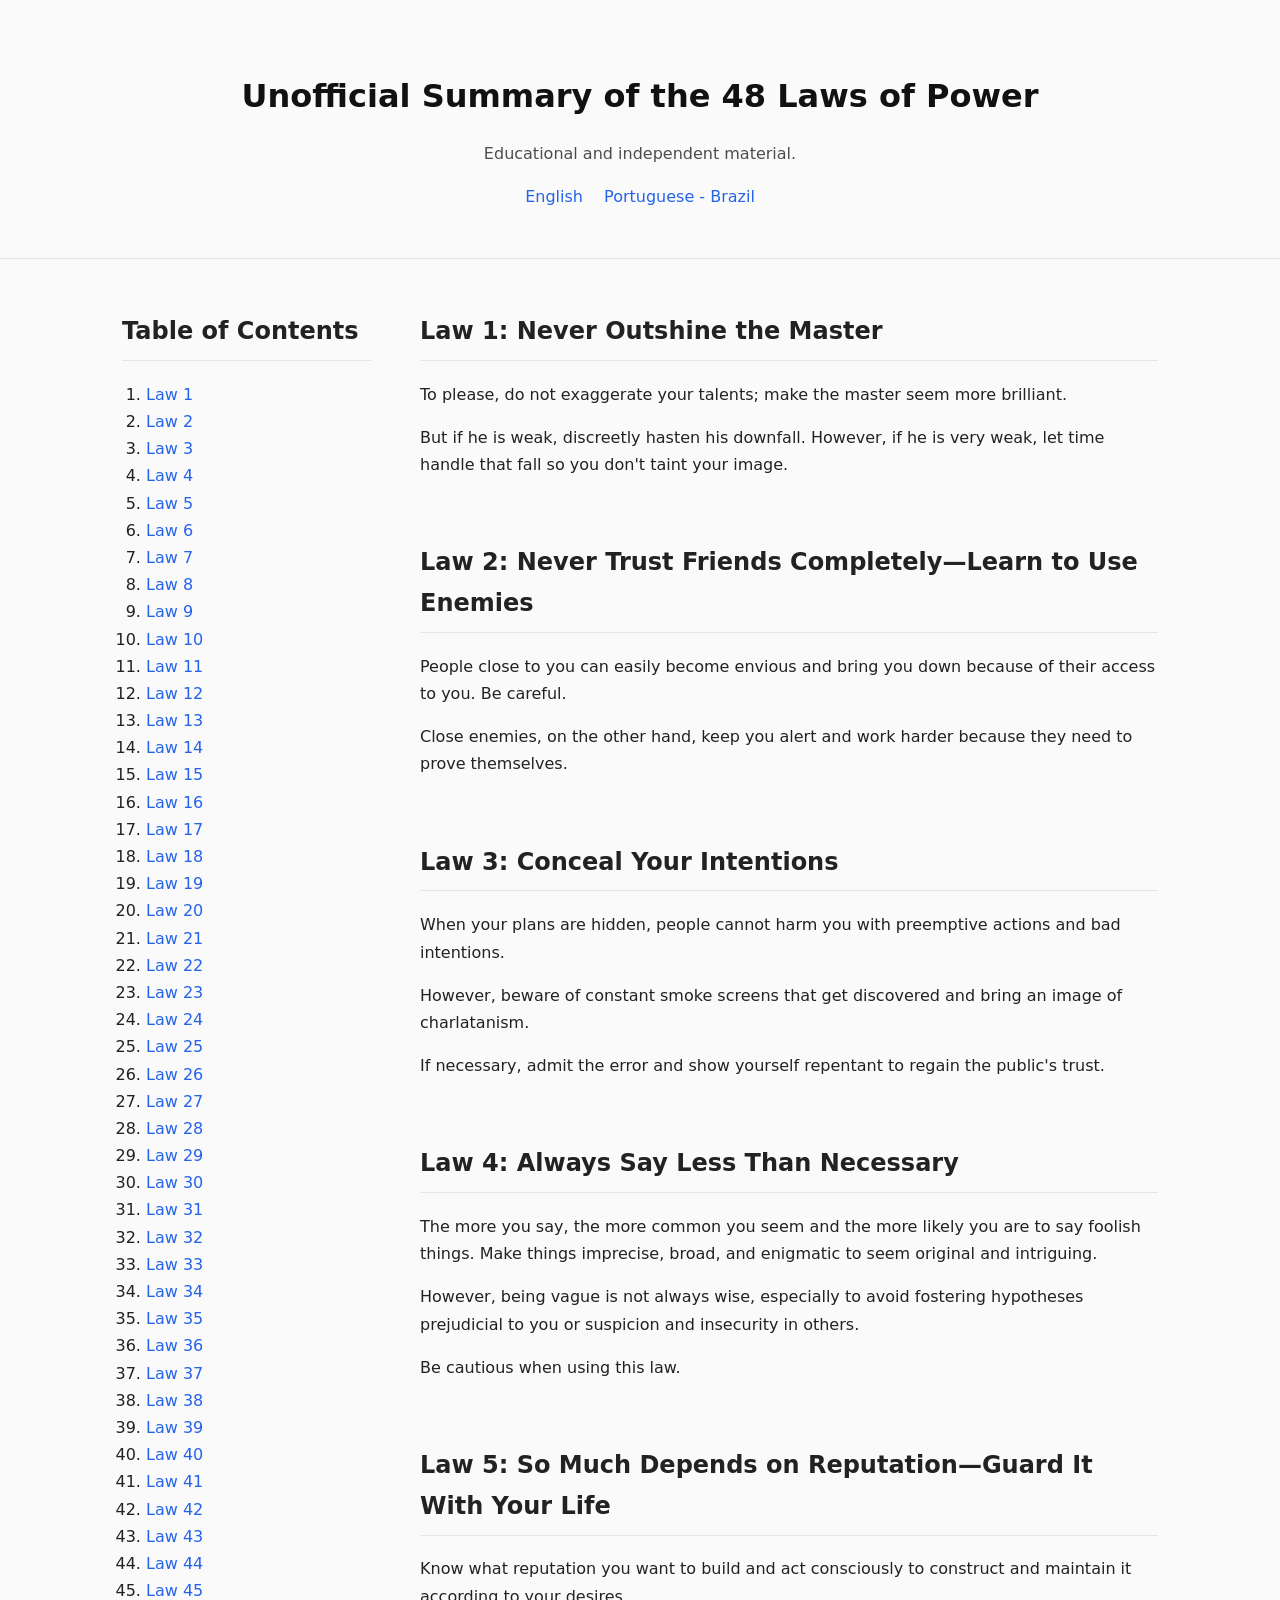
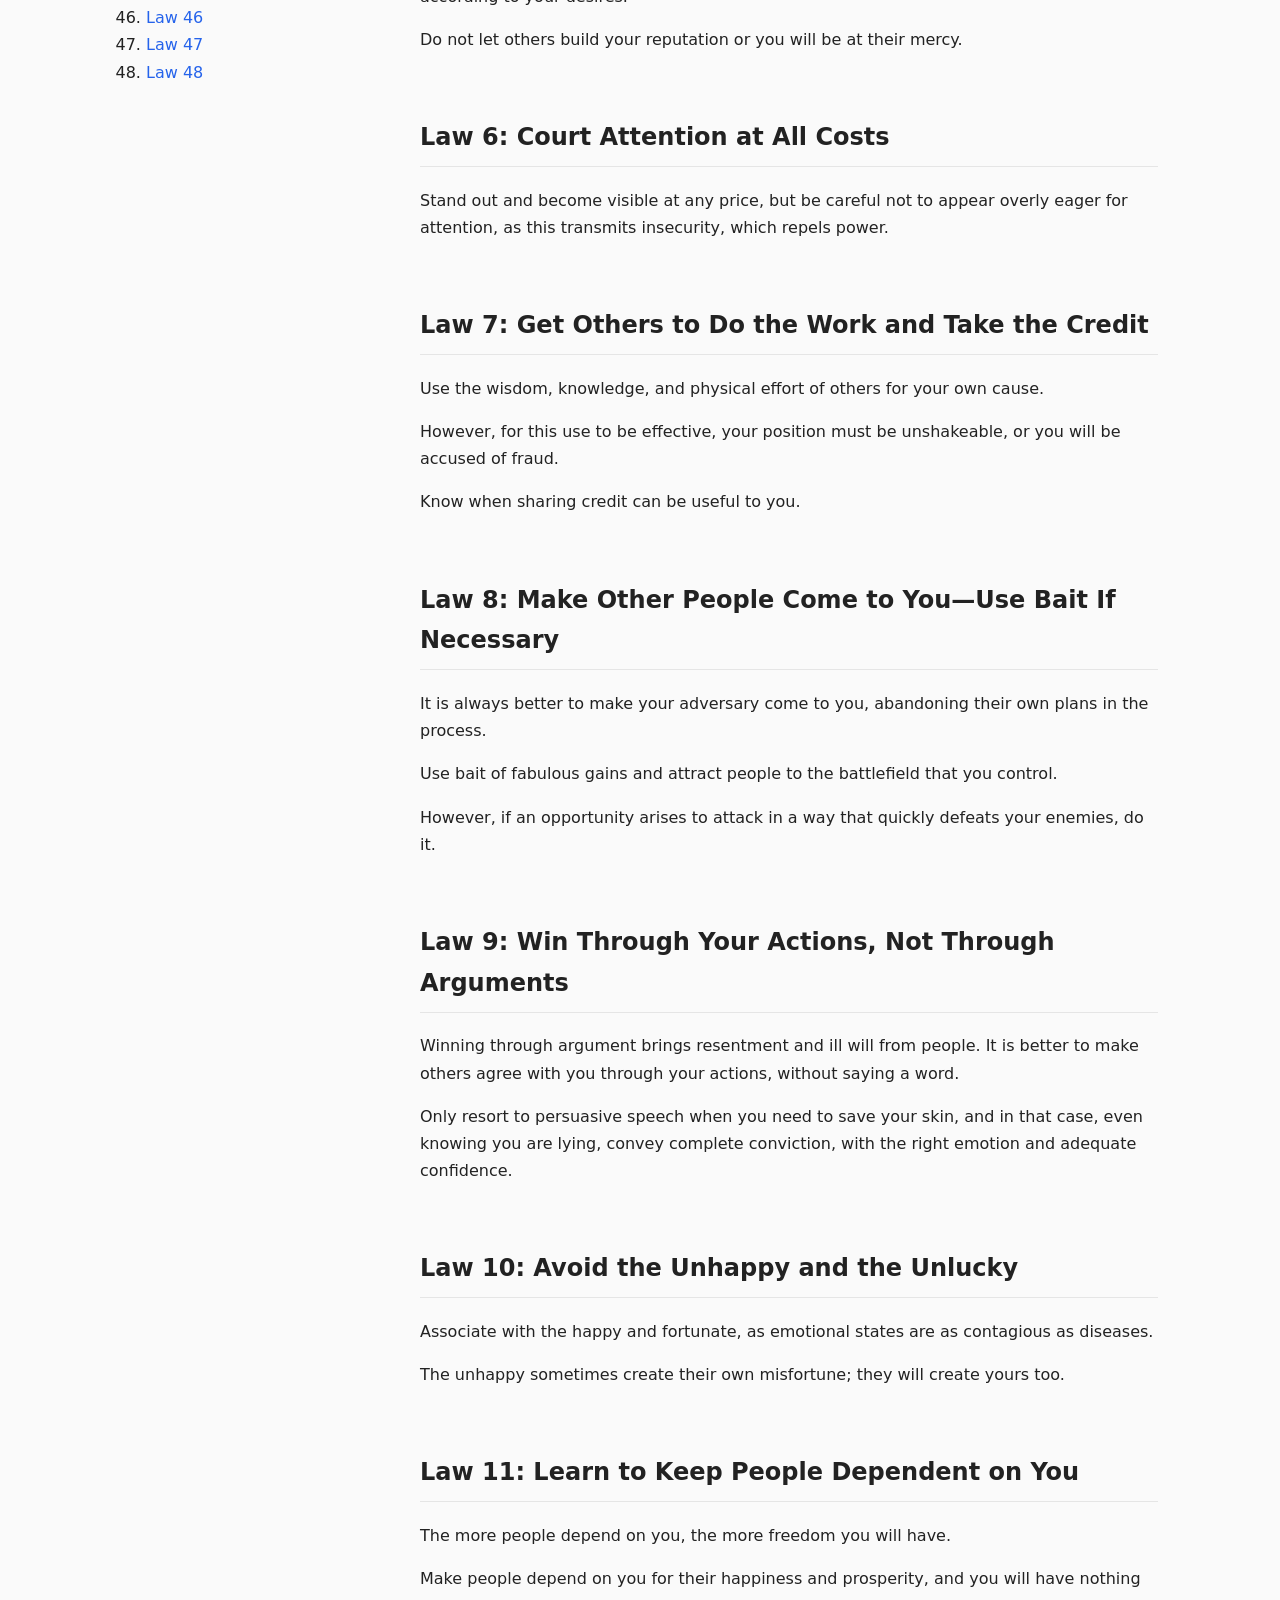
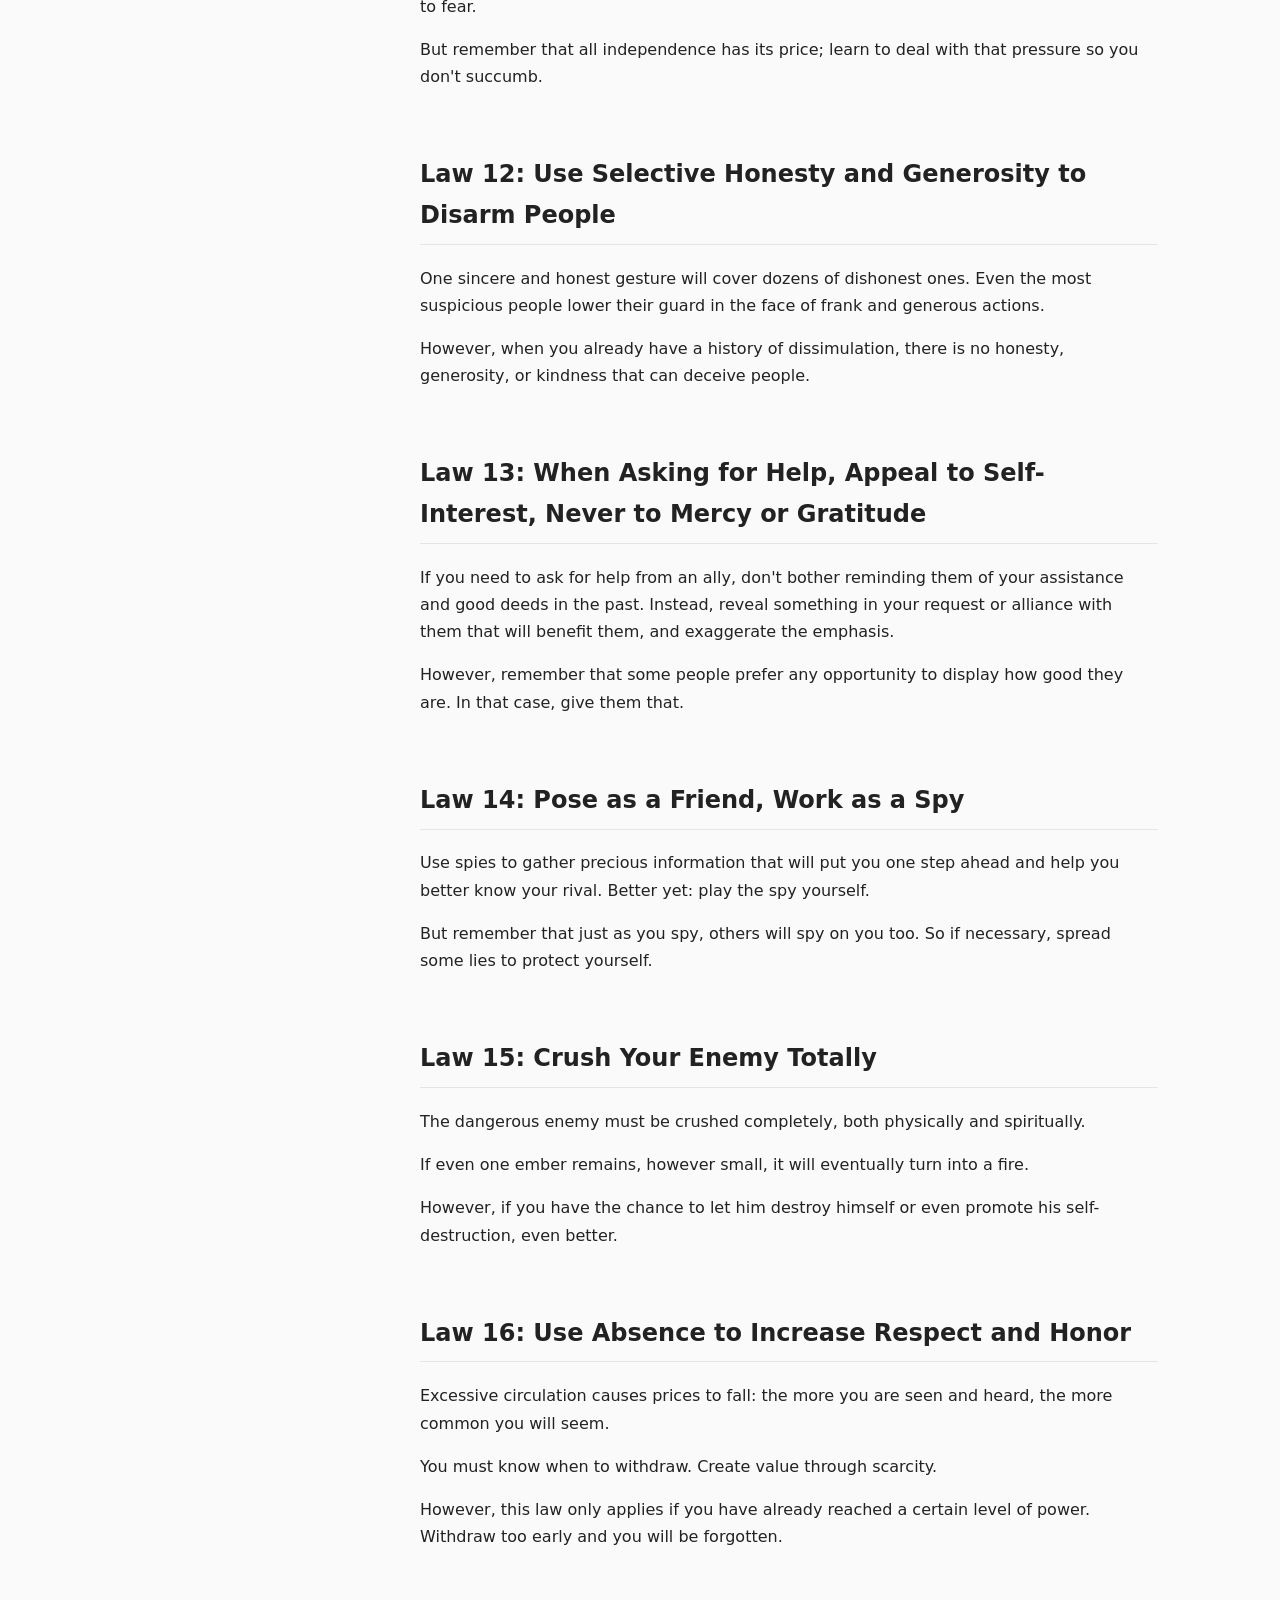
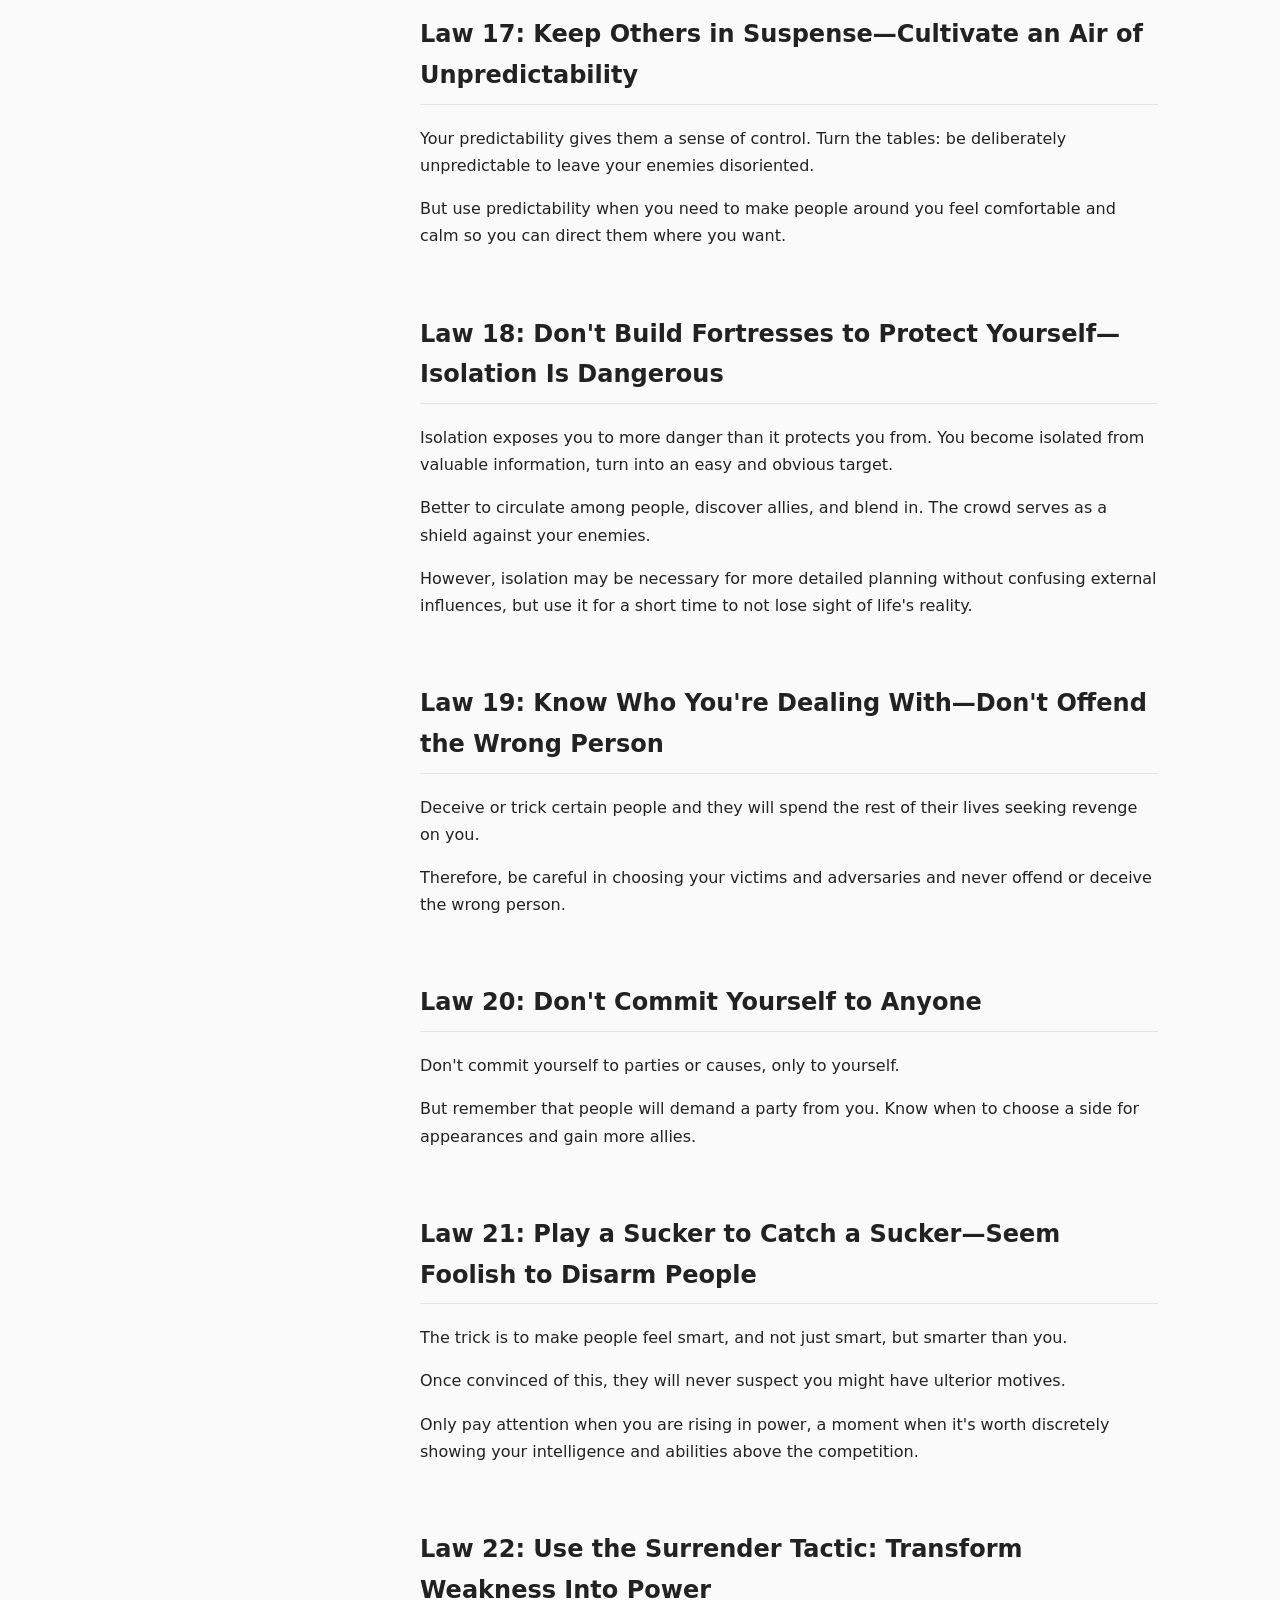
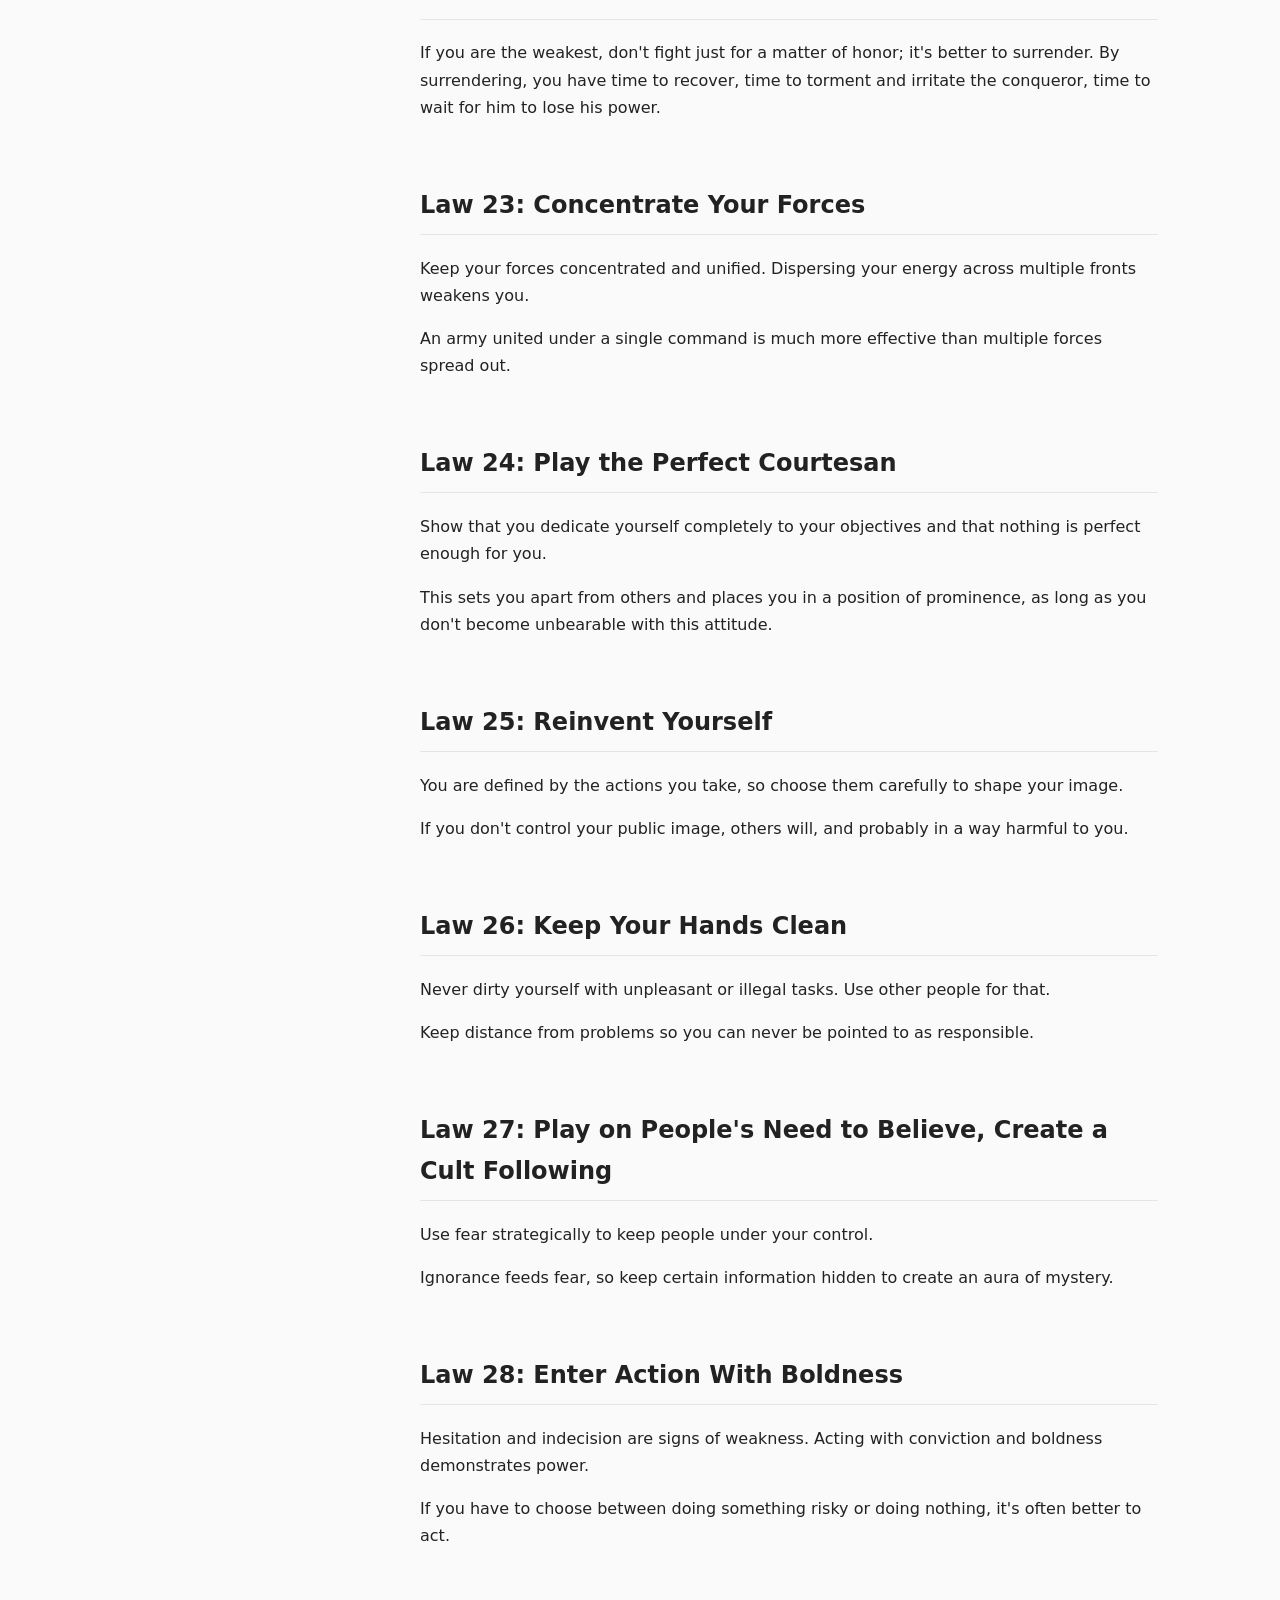
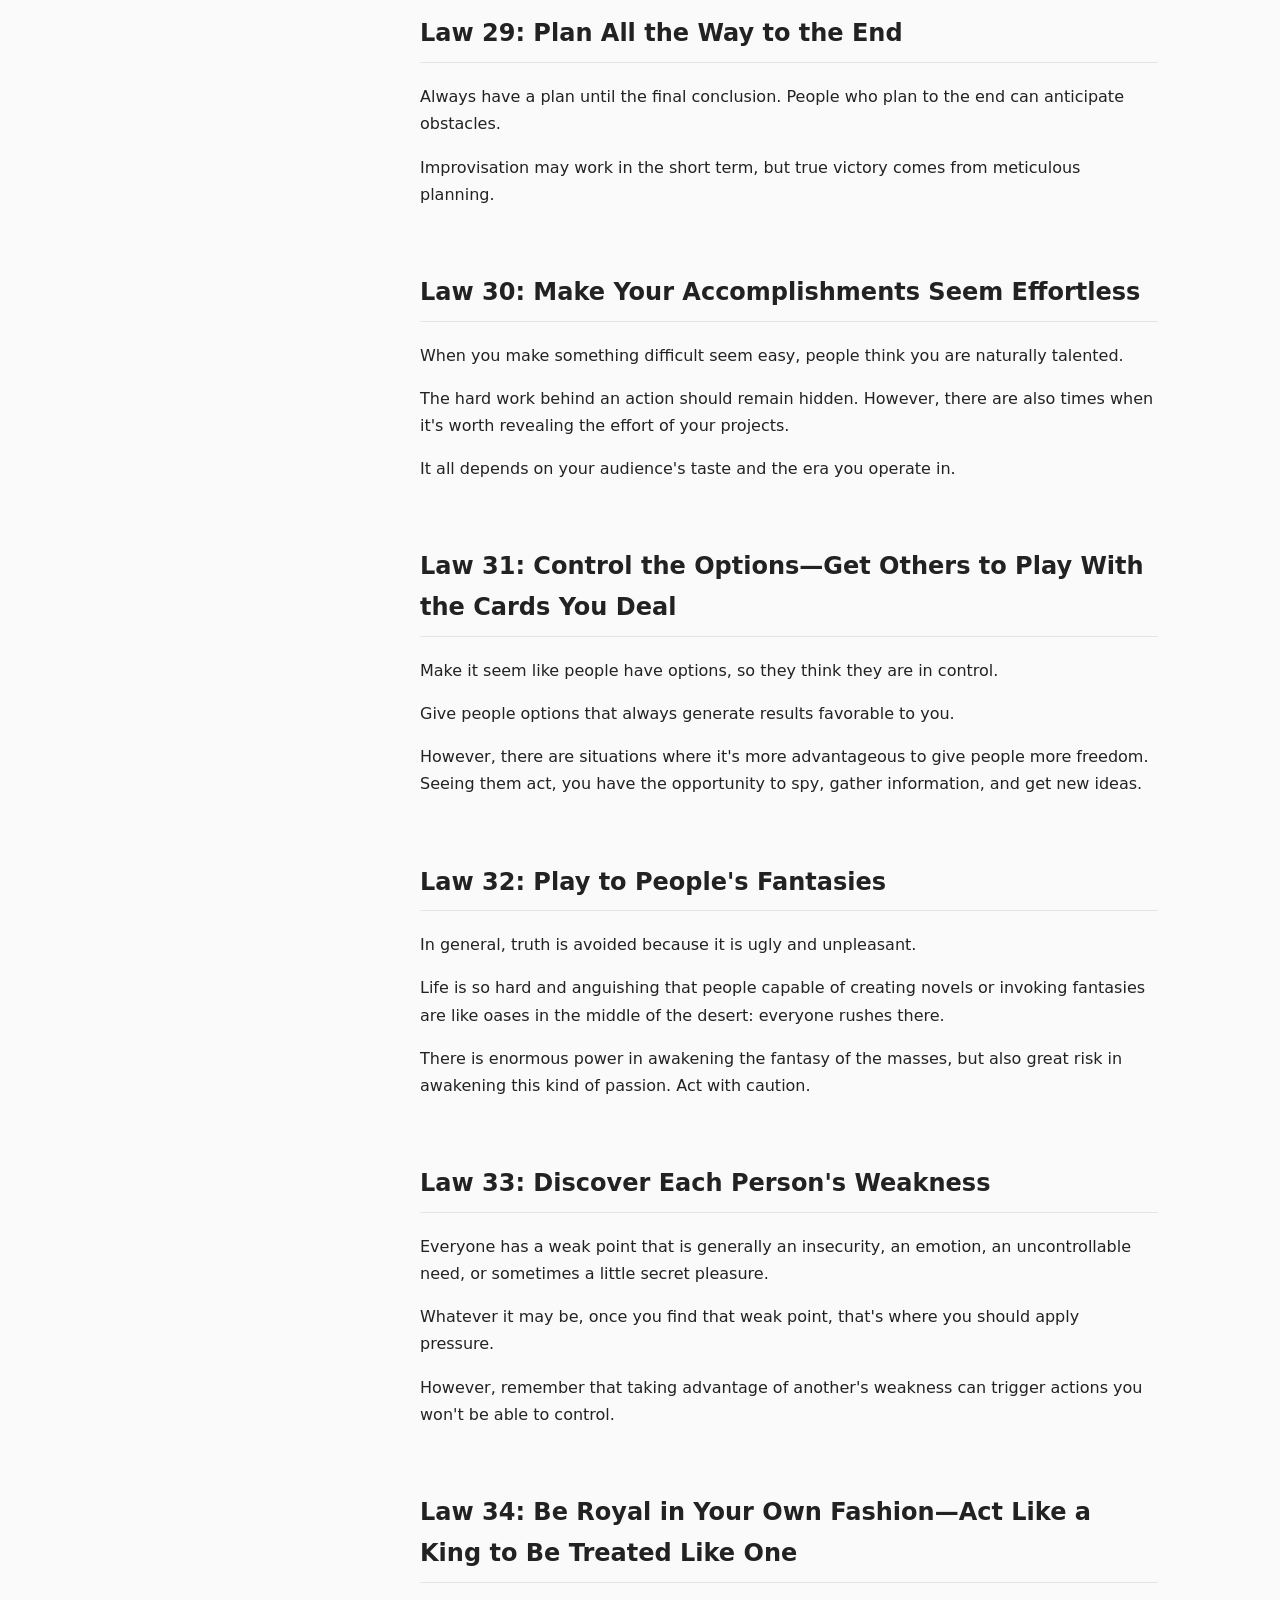
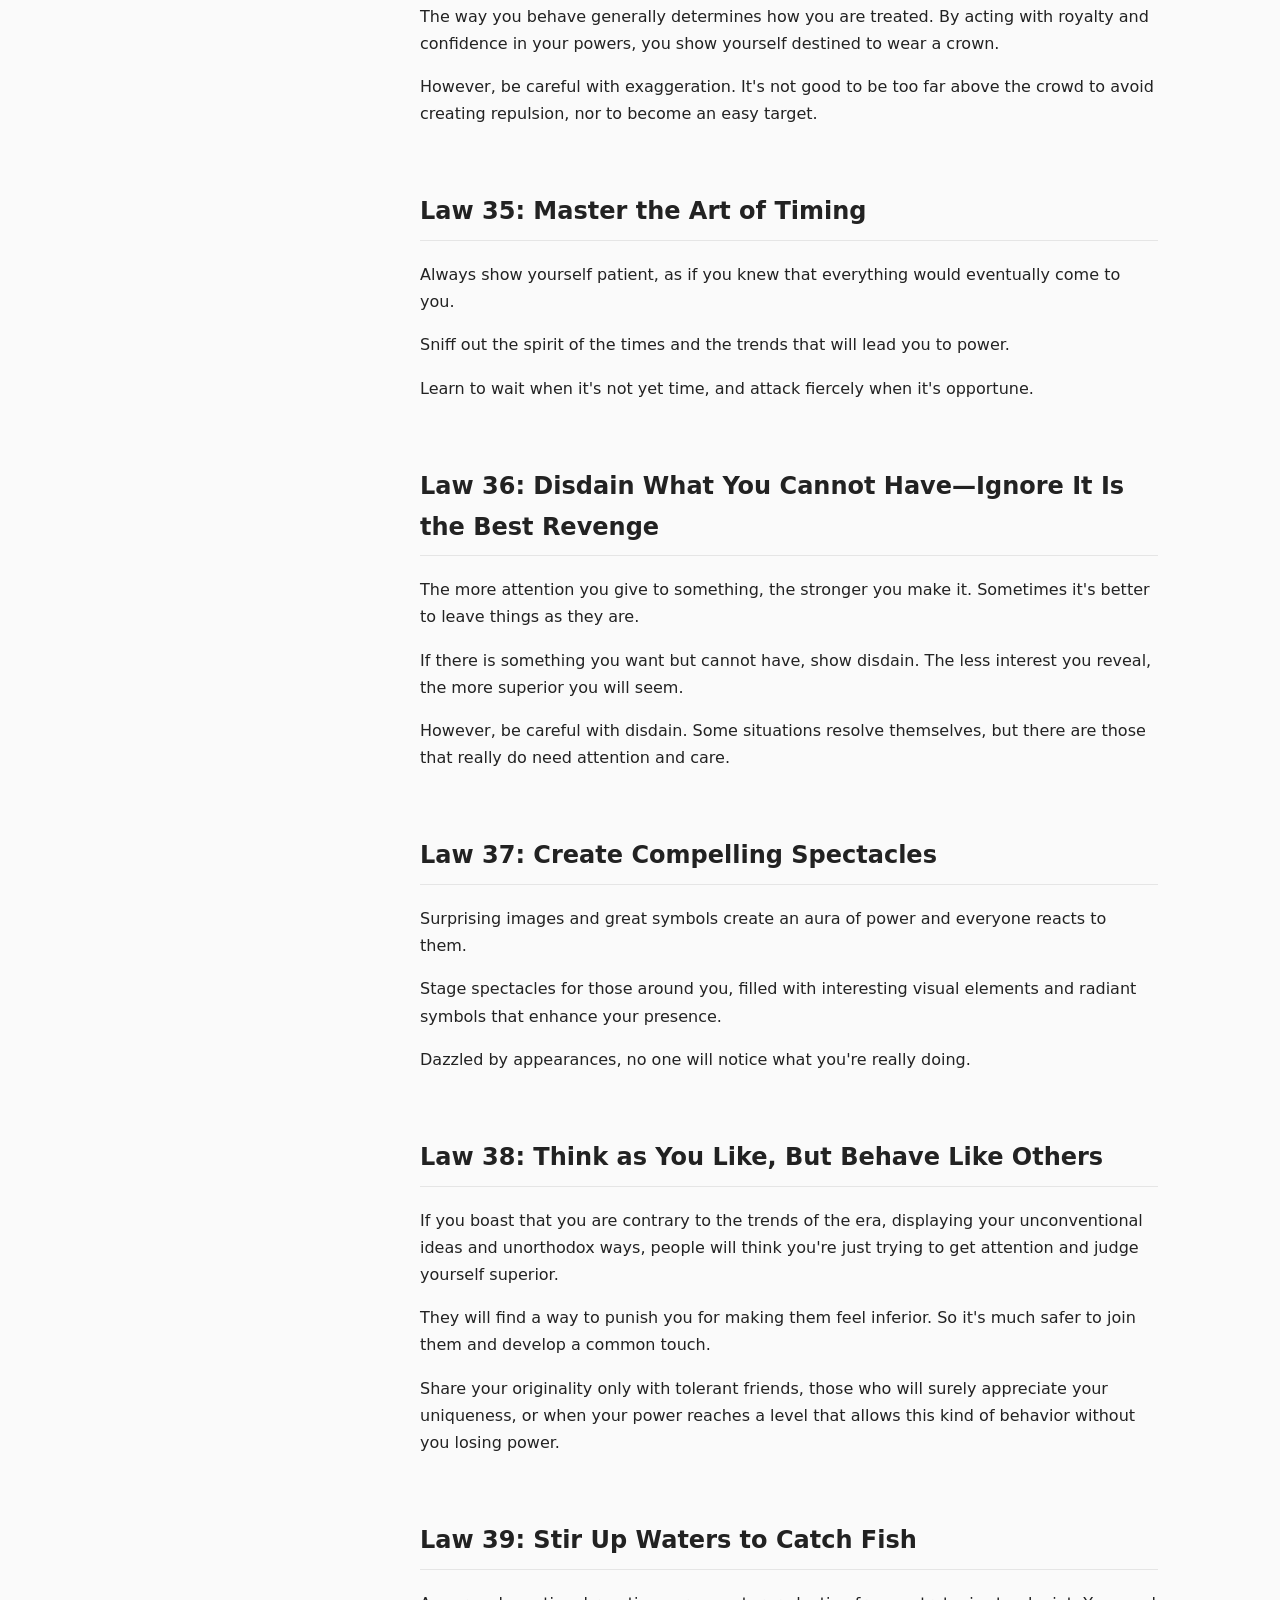
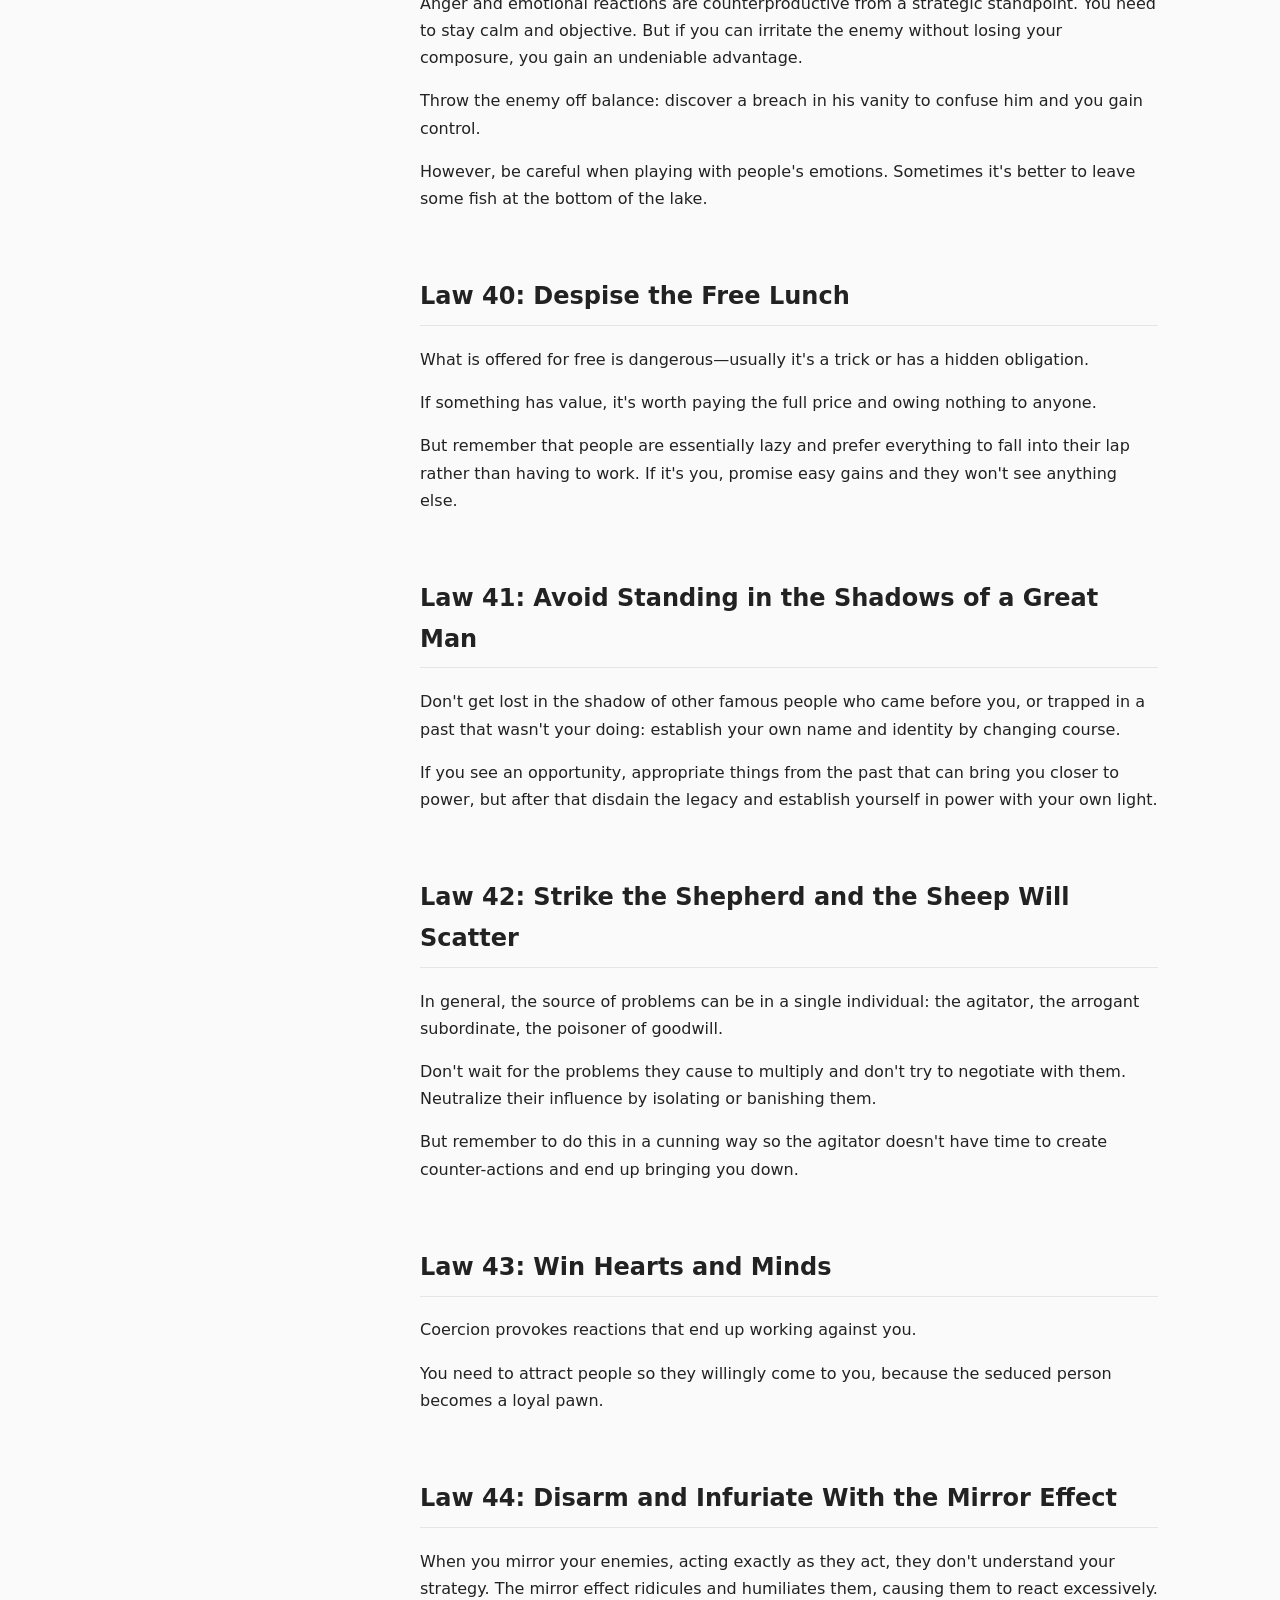
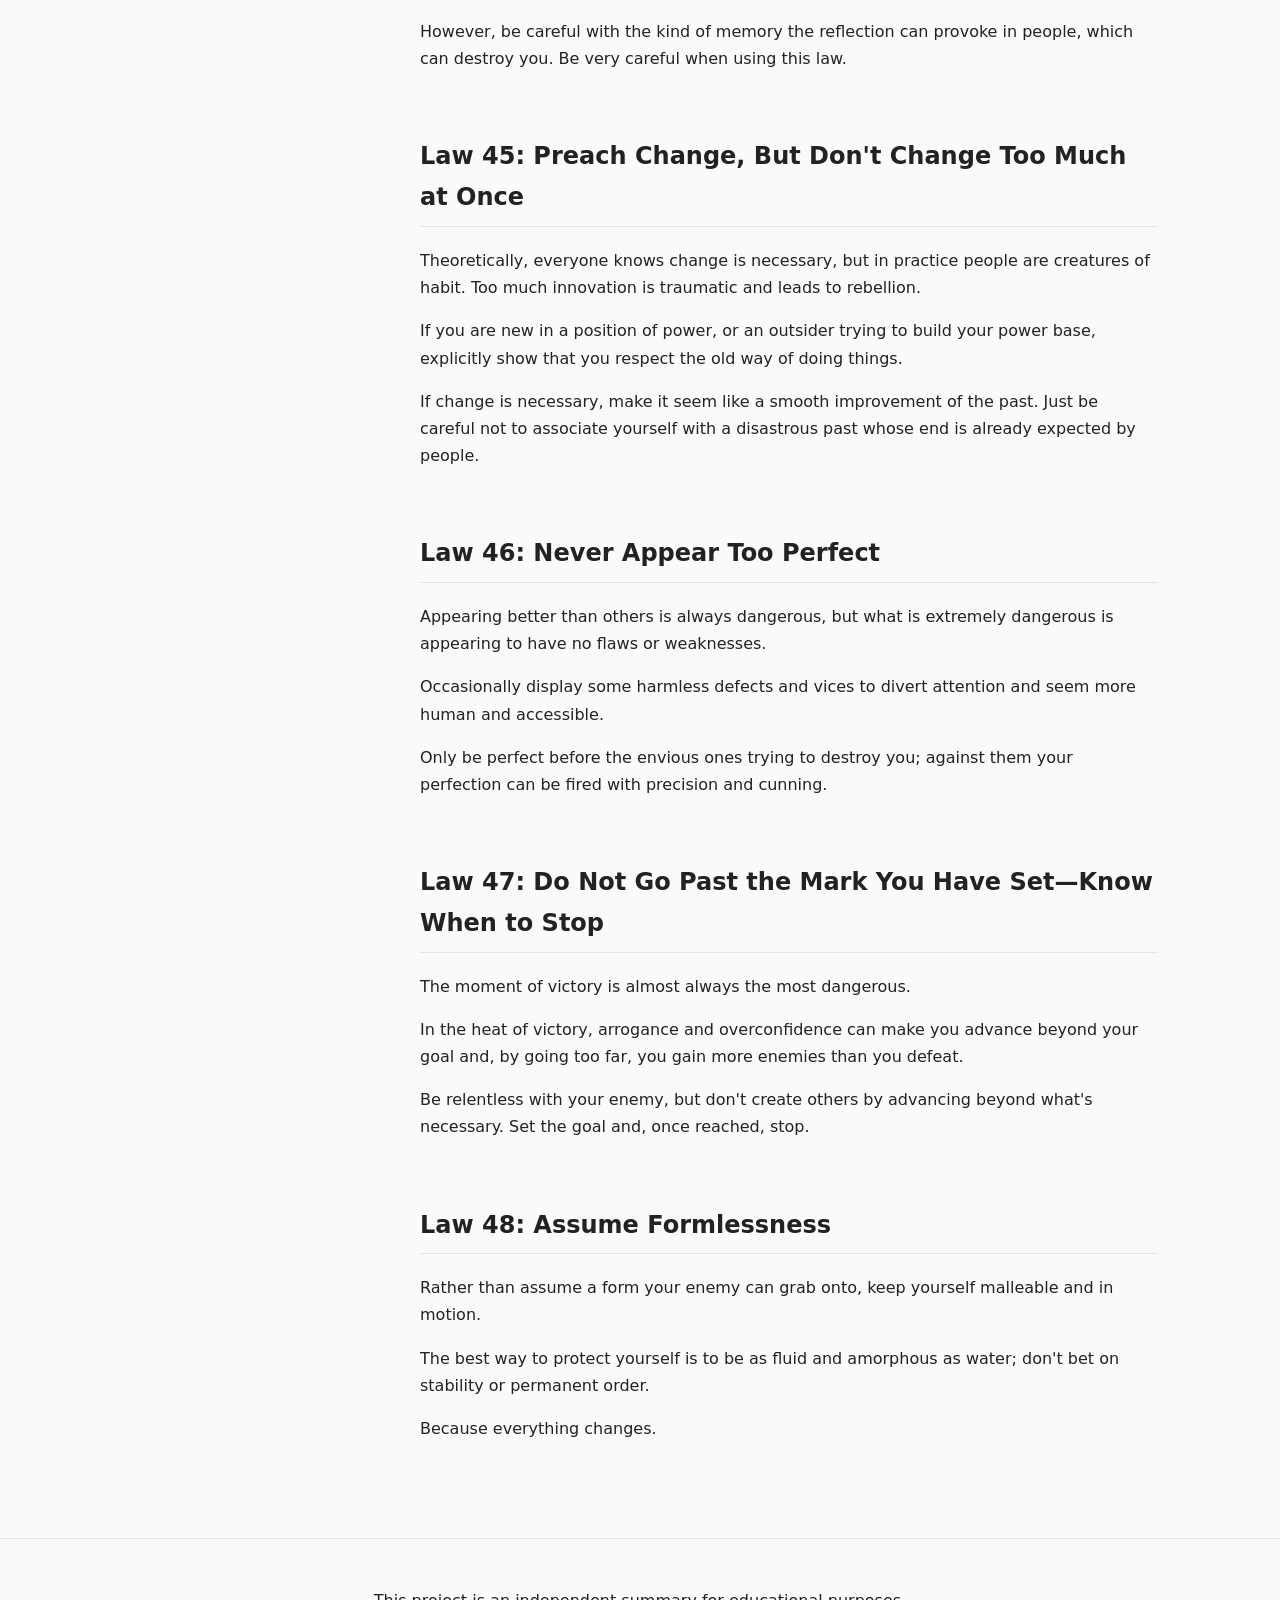
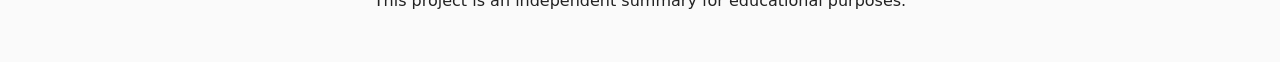
==== commit bf0fcda6: "Update language links in navigation" ====
--- a/index.html
+++ b/index.html
@@ -52,8 +52,8 @@
     </p>
 
     <nav class="language-switch">
-        <a href="/">English</a>
-        <a href="/pt-br/">Português</a>
+        <a href="index.html">English</a>
+        <a href="pt-br/index.html">Portuguese - Brazil</a>
     </nav>
 
 </header>
